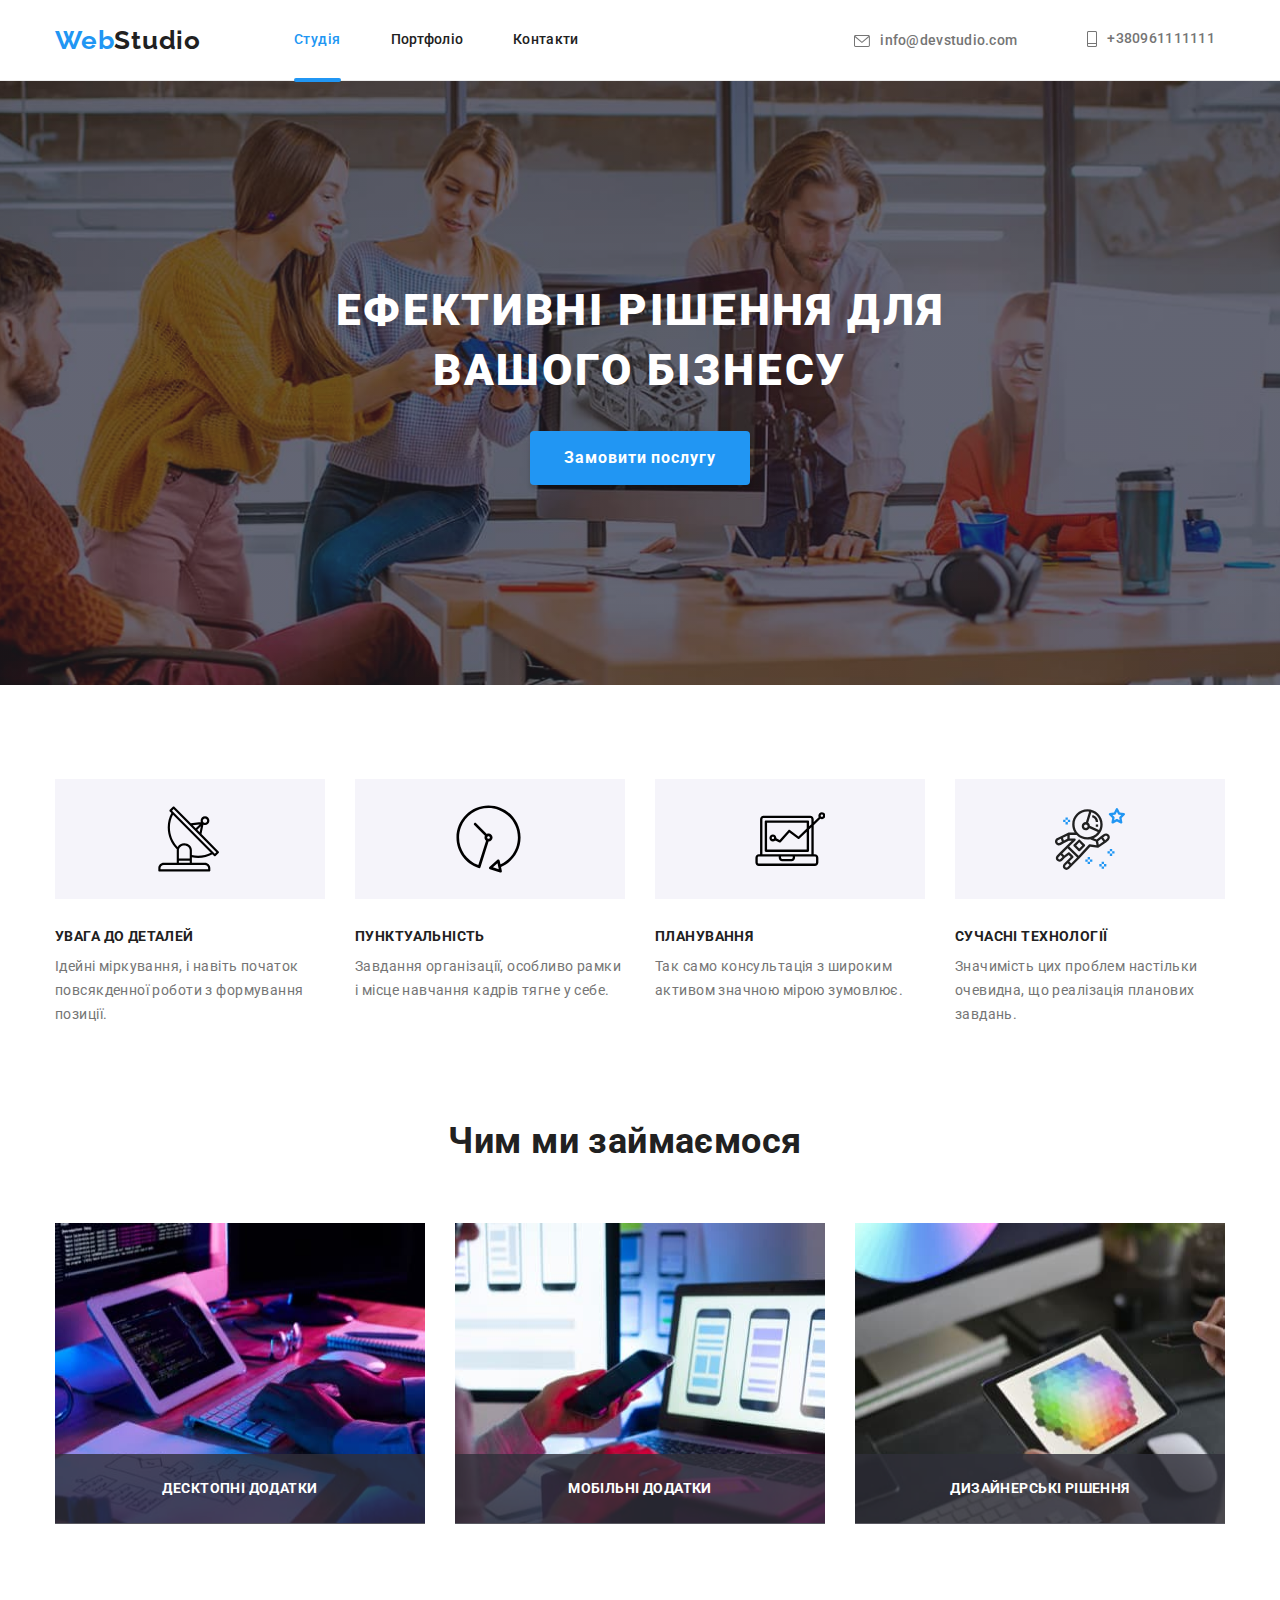
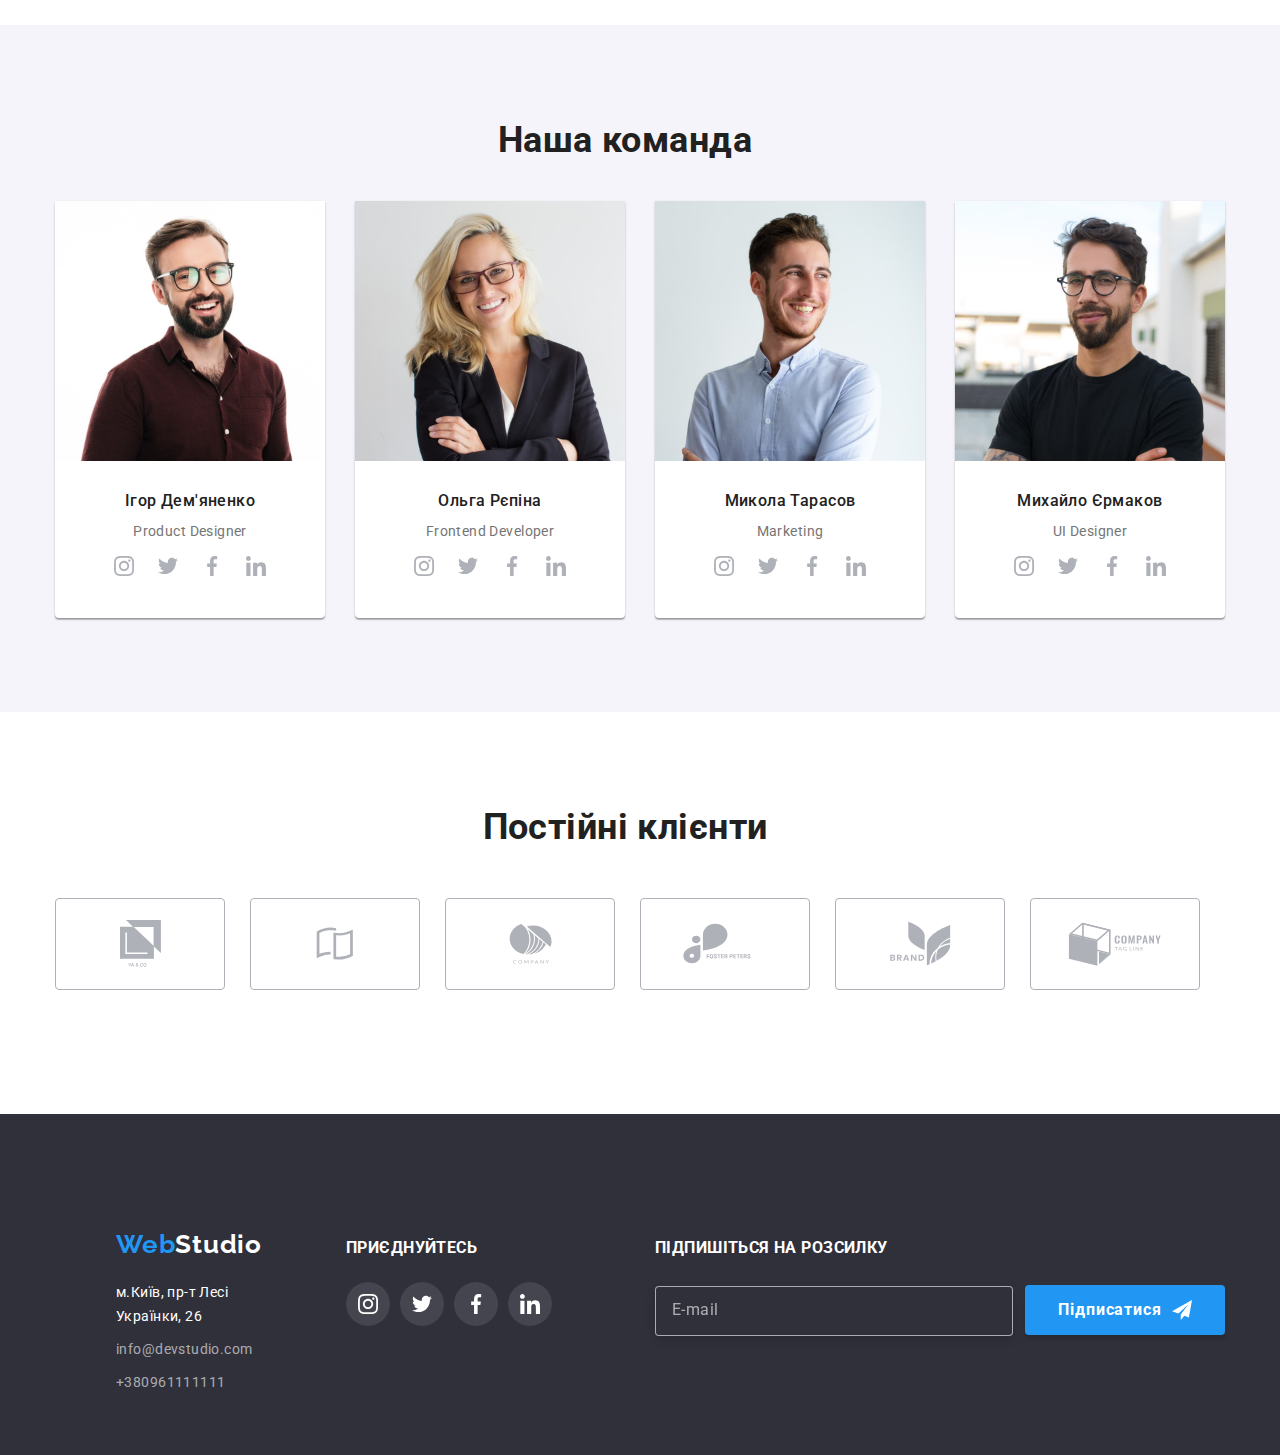
==== index.html @ 94460f53 "домашнее задание 8" ====
<!DOCTYPE html>
<html lang="uk">
  <head>
    <meta charset="UTF-8" />
    <meta http-equiv="X-UA-Compatible" content="IE=edge" />
    <meta name="viewport" content="width=device-width, initial-scale=1.0" />
    <title>Webstudio</title>

    <link rel="preconnect" href="https://fonts.googleapis.com" />
    <link rel="preconnect" href="https://fonts.gstatic.com" crossorigin />
    <link
      href="https://fonts.googleapis.com/css2?family=Raleway:wght@700&family=Roboto:wght@400;500;700;900&display=swap"
      rel="stylesheet"
    />

    <!-- <link
      rel="stylesheet"
      href="https://cdnjs.cloudflare.com/ajax/libs/modern-normalize/1.1.0/modern-normalize.min.css"
      integrity="sha512-wpPYUAdjBVSE4KJnH1VR1HeZfpl1ub8YT/NKx4PuQ5NmX2tKuGu6U/JRp5y+Y8XG2tV+wKQpNHVUX03MfMFn9Q=="
      crossorigin="anonymous"
      referrerpolicy="no-referrer"
    /> -->

    <link rel="stylesheet" href="./css/main.min.css" />
  </head>

  <body>

<header class="header">

  <!-- header-mobile -->

<div class="mobile-header">

   <a href="./index.html" class="logo mobile__logo">
    Web<span class="header__logo">Studio</span></a>



<button class="menu-btn js-open-menu">
  <svg width="24px" height="16px">
    <use class="menu-btn__menu" href="./images/icons.svg#icon-menu_mobile"></use>
  </svg>
  </button>
</div> 

<div class="mob-menu js-menu-container">

  <div class="mob-menu__body">
    <button class="menu-btn__close js-close-menu">
      <svg width="24px" height="16px">
        <use href="./images/icons.svg#icon-close_header-menu"></use>
        </svg>
    </button>
    <ul>
      <li class="mob-menu__item"><a href=""></a>Студія</li>
      <li class="mob-menu__item"><a href=""></a>Портфоліо</li>
      <li class="mob-menu__item"><a href=""></a>Контакти</li>
    </ul>
    <ul class="mob-menu__auth-nav">
      <li class="mob-menu__tel"><a class="mob-menu__mob" href="tel:+380961111111">+38 096 111 11 11</a></li>
      <li><a class="mob-menu__email" href="mailto:info@devstudio.com">info@devstudio.com</a></li>
    </ul>
    <ul class="mob-menu__contact">
      <li class="mob-menu__link"><a href="" ></a>Instagram</li>
      <li class="mob-menu__link"><a href="" ></a>Twitter</li>
      <li class="mob-menu__link"><a href="" ></a>Facebook</li>
      <li class="mob-menu__link"><a href="" ></a>LinkedIn</li>
    </ul>
  </div>
</div>

<!-- header-desctop -->
    
      <div class="container header__main-nav">
        <nav class="header__nav">
          <a href="./index.html" class="logo">
            Web<span class="header__logo">Studio</span></a
          >
          <ul class="header__site-nav list">
            <li class="item"><a href="" class="link-current">Студія</a></li>
            <li class="item">
              <a href="./portfolio.html" class="link">Портфоліо</a>
            </li>
            <li class="item"><a href="" class="link">Контакти</a></li>
          </ul>
        </nav>

        <ul class="header__auth-nav list">
          <li class="item">
            <a href="mailto:info@devstudio.com" class="link">
              <svg class="header__svg" width="16px" height="12px">
                <use href="./images/icons.svg#icon-envelope"></use>
              </svg>
              info@devstudio.com</a>
          </li>

          <li class="item">
            <a href="tel:+380961111111" class="link">
              <svg class="header__svg" width="10px" height="16px">
                <use href="./images/icons.svg#icon-phone"></use>
              </svg>
              +380961111111</a
            >
          </li>
        </ul>
      </div>
    </header>

    <main>
      <!--Герой-->
      <section class="section hero">
        <div class="hero__wrapper">
          <div class="container">
            <div class="hero__main-title">
              <h1 class="hero__title">Ефективні рішення для вашого бізнесу</h1>

              <button data-modal-open type="button" class="button">
                Замовити послугу
              </button>

              
            </div>
          </div>
        </div>
      </section>

      <!--Преимущества-->
      <section class="section feature">
        <div class="container">
          <h2 class="section-title visually-hidden">Переваги</h2>
          <ul class="feature__list">
            <li class="feature__item">
              <div class="feature__icons">
                <svg class="feature__icon" width="65px" height="70px">
                  <use href="./images/icons.svg#icon-attention"></use>
                </svg>
              </div>
              <h3 class="title">УВАГА ДО ДЕТАЛЕЙ</h3>
              <p>
                Ідейні міркування, і навіть початок повсякденної роботи з
                формування позиції.
              </p>
            </li>

            <li class="feature__item">
              <div class="feature__icons">
                <svg class="feature__icon" width="67px" height="70px">
                  <use href="./images/icons.svg#icon-punctual"></use>
                </svg>
              </div>
              <h3 class="title">ПУНКТУАЛЬНІСТЬ</h3>
              <p>
                Завдання організації, особливо рамки і місце навчання кадрів
                тягне у себе.
              </p>
            </li>

            <li class="feature__item">
              <div class="feature__icons">
                <svg class="feature__icon" width="70px" height="54px">
                  <use href="./images/icons.svg#icon-plan"></use>
                </svg>
              </div>
              <h3 class="title">ПЛАНУВАННЯ</h3>
              <p>
                Так само консультація з широким активом значною мірою зумовлює.
              </p>
            </li>

            <li class="feature__item">
              <div class="feature__icons">
                <svg class="feature__icon" width="70px" height="70px">
                  <use href="./images/icons.svg#icon-technology"></use>
                </svg>
              </div>
              <h3 class="title">СУЧАСНІ ТЕХНОЛОГІЇ</h3>
              <p>
                Значимість цих проблем настільки очевидна, що реалізація
                планових завдань.
              </p>
            </li>
          </ul>
        </div>
     
      </section>

      <!--Чем занимается-->
      <section class="section engage">
        <div class="container">
          <h2 class="section-title">Чим ми займаємося</h2>
          <ul class="engage__list">
            <li class="engage__img">
              <div class="wrapper__image">
                <img
                  src="./images/desktop.jpg"
                  alt="Десктопні додатки"
                  width="370"
                  height="300"
                />

                <div class="engage__descr">
                  <p>Десктопні додатки</p>
                </div>
              </div>
            </li>
            <li class="engage__img">
              <div class="wrapper__image">
                <img
                  src="./images/mobile.jpg"
                  alt="Мобільні додатки"
                  width="370"
                  height="300"
                />
                <div class="engage__descr">
                  <p>Мобільні додатки</p>
                </div>
              </div>
            </li>
            <li class="engage__img">
              <div class="wrapper__image">
                <img
                  src="./images/designer.jpg"
                  alt="Дизайнерські рішення"
                  width="370"
                  height="300"
                />
                <div class="engage__descr">
                  <p>Дизайнерські рішення</p>
                </div>
              </div>
            </li>
          </ul>
        </div>
      </section>

      <!--Команда-->
      <section class="section team">
        <div class="container">
          <h2 class="section-title">Наша команда</h2>
          <ul class="team__list">
            <li class="team__item">
              <div class="team__card">
                <img
                  class="team__image"
                  src="./images/demyanenko.jpg"
                  alt="Дем'яненко"
                  width="270"
                  height="260"
                />
                <div class="team__name">
                  <h3 class="title">Ігор Дем'яненко</h3>
                  <p>Product Designer</p>

                  <ul class="team__contact">
                    <li>
                      <a class="link-svg" href="#" aria-label="instagram">
                        <svg class="icon-symbol" width="20px" height="20px">
                          <use href="./images/icons.svg#icon-instagram"></use>
                        </svg>
                      </a>
                    </li>

                    <li>
                      <a class="link-svg" href="#" aria-label="twitter">
                        <svg class="icon-symbol" width="20px" height="20px">
                          <use href="./images/icons.svg#icon-twitter"></use>
                        </svg>
                      </a>
                    </li>

                    <li>
                      <a class="link-svg" href="#" aria-label="facebook">
                        <svg class="icon-symbol" width="20px" height="20px">
                          <use href="./images/icons.svg#icon-facebook"></use>
                        </svg>
                      </a>
                    </li>

                    <li>
                      <a class="link-svg" href="#" aria-label="linkedin">
                        <svg class="icon-symbol" width="20px" height="20px">
                          <use href="./images/icons.svg#icon-linkedin"></use>
                        </svg>
                      </a>
                    </li>
                  </ul>
                </div>
              </div>
            </li>
            <li class="team__item">
              <div class="team__card">
                <img
                  class="team__image"
                  src="./images/repina.jpg"
                  alt="Рєпіна"
                  width="270"
                  height="260"
                />
                <div class="team__name">
                  <h3 class="title">Ольга Рєпіна</h3>
                  <p class="position">Frontend Developer</p>

                  <ul class="team__contact">
                    <li>
                      <a class="link-svg" href="#" aria-label="instagram">
                        <svg class="icon-symbol" width="20px" height="20px">
                          <use href="./images/icons.svg#icon-instagram"></use>
                        </svg>
                      </a>
                    </li>

                    <li>
                      <a class="link-svg" href="#" aria-label="twitter">
                        <svg class="icon-symbol" width="20px" height="20px">
                          <use href="./images/icons.svg#icon-twitter"></use>
                        </svg>
                      </a>
                    </li>

                    <li>
                      <a class="link-svg" href="#" aria-label="facebook">
                        <svg class="icon-symbol" width="20px" height="20px">
                          <use href="./images/icons.svg#icon-facebook"></use>
                        </svg>
                      </a>
                    </li>

                    <li>
                      <a class="link-svg" href="#" aria-label="linkedin">
                        <svg class="icon-symbol" width="20px" height="20px">
                          <use href="./images/icons.svg#icon-linkedin"></use>
                        </svg>
                      </a>
                    </li>
                  </ul>
                </div>
              </div>
            </li>
            <li class="team__item">
              <div class="team__card">
                <img
                  class="team__image"
                  src="./images/tarasov.jpg"
                  alt="Тарасов"
                  width="270"
                  height="260"
                />
                <div class="team__name">
                  <h3 class="title">Микола Тарасов</h3>
                  <p>Marketing</p>

                  <ul class="team__contact">
                    <li>
                      <a class="link-svg" href="#" aria-label="instagram">
                        <svg class="icon-symbol" width="20px" height="20px">
                          <use href="./images/icons.svg#icon-instagram"></use>
                        </svg>
                      </a>
                    </li>

                    <li>
                      <a class="link-svg" href="#" aria-label="twitter">
                        <svg class="icon-symbol" width="20px" height="20px">
                          <use href="./images/icons.svg#icon-twitter"></use>
                        </svg>
                      </a>
                    </li>

                    <li>
                      <a class="link-svg" href="#" aria-label="facebook">
                        <svg class="icon-symbol" width="20px" height="20px">
                          <use href="./images/icons.svg#icon-facebook"></use>
                        </svg>
                      </a>
                    </li>

                    <li>
                      <a class="link-svg" href="#" aria-label="linkedin">
                        <svg class="icon-symbol" width="20px" height="20px">
                          <use href="./images/icons.svg#icon-linkedin"></use>
                        </svg>
                      </a>
                    </li>
                  </ul>
                </div>
              </div>
            </li>
            <li class="team__item">
              <div class="team__card">
                <img
                  class="team__image"
                  src="./images/ermakov.jpg"
                  alt="Єрмаков"
                  width="270"
                  height="260"
                />
                <div class="team__name">
                  <h3 class="title">Михайло Єрмаков</h3>
                  <p>UI Designer</p>

                  <ul class="team__contact">
                    <li>
                      <a class="link-svg" href="#" aria-label="instagram">
                        <svg class="icon-symbol" width="20px" height="20px">
                          <use href="./images/icons.svg#icon-instagram"></use>
                        </svg>
                      </a>
                    </li>

                    <li>
                      <a class="link-svg" href="#" aria-label="twitter">
                        <svg class="icon-symbol" width="20px" height="20px">
                          <use href="./images/icons.svg#icon-twitter"></use>
                        </svg>
                      </a>
                    </li>

                    <li>
                      <a class="link-svg" href="#" aria-label="facebook">
                        <svg class="icon-symbol" width="20px" height="20px">
                          <use href="./images/icons.svg#icon-facebook"></use>
                        </svg>
                      </a>
                    </li>

                    <li>
                      <a class="link-svg" href="#" aria-label="linkedin">
                        <svg class="icon-symbol" width="20px" height="20px">
                          <use href="./images/icons.svg#icon-linkedin"></use>
                        </svg>
                      </a>
                    </li>
                  </ul>
                </div>
              </div>
            </li>
          </ul>
        </div>
      </section>
    </main>

    <!-- Постоянные клиенты -->
    <section class="section clients">
      <div class="container">
        <h2 class="section-title">Постійні клієнти</h2>

        <ul class="clients__list">
          <li class="clients__company">
            <a class="clients__link" href="#">
              <svg class="clients__icon" width="41px" height="47px">
                <use href="./images/icons.svg#icon-Union"></use>
              </svg>
            </a>
          </li>

          <li class="clients__company">
            <a class="clients__link" href="#">
              <svg class="clients__icon" width="38px" height="34px">
                <use href="./images/icons.svg#icon-company-2"></use>
              </svg>
            </a>
          </li>

          <li class="clients__company">
            <a class="clients__link" href="#">
              <svg class="clients__icon" width="43px" height="41px">
                <use href="./images/icons.svg#icon-company-3"></use>
              </svg>
            </a>
          </li>

          <li class="clients__company">
            <a class="clients__link" href="#">
              <svg class="clients__icon" width="84px" height="41px">
                <use href="./images/icons.svg#icon-company-4"></use>
              </svg>
            </a>
          </li>

          <li class="clients__company">
            <a class="clients__link" href="#">
              <svg class="clients__icon" width="63px" height="45px">
                <use href="./images/icons.svg#icon-company-5"></use>
              </svg>
            </a>
          </li>

          <li class="clients__company">
            <a class="clients__link" href="#">
              <svg class="clients__icon" width="94px" height="44px">
                <use href="./images/icons.svg#icon-company-6"></use>
              </svg>
            </a>
          </li>
        </ul>
      </div>
    </section>

    <!--Футер-->
    <footer class="footer">
      <div class="container footer__info">
        <div class="footer__main">
          <a href="/" class="logo"
            >Web<span class="footer__logo">Studio</span></a
          >

          <address>
            <ul class="footer__nav">
              <li class="footer__auth-nav">
                <a href="м.Київ,пр-тЛесіУкраїнки,26" class="footer__adress"
                  >м.Київ, пр-т Лесі Українки, 26</a
                >
              </li>
              <li class="footer__auth-nav">
                <a href="mailto:info@devstudio.com" class="footer__link"
                  >info@devstudio.com</a
                >
              </li>
              <li class="footer__auth-nav">
                <a href="tel:+3+380961111111" class="footer__link"
                  >+380961111111</a
                >
              </li>
            </ul>
          </address>
        </div>

        <div class="footer__join">
          <h3 class="footer__title">Приєднуйтесь</h3>
          <ul class="footer__contact">
            <li>
              <a
                class="link-svg footer__main-link"
                href="#"
                aria-label="instagram"
              >
                <svg class="icon-symbol" width="20px" height="20px">
                  <use href="./images/icons.svg#icon-instagram"></use>
                </svg>
              </a>
            </li>
            <li>
              <a
                class="link-svg footer__main-link"
                href="#"
                aria-label="twitter"
              >
                <svg class="icon-symbol" width="20px" height="20px">
                  <use href="./images/icons.svg#icon-twitter"></use>
                </svg>
              </a>
            </li>
            <li>
              <a
                class="link-svg footer__main-link"
                href="#"
                aria-label="facebook"
              >
                <svg class="icon-symbol" width="20px" height="20px">
                  <use href="./images/icons.svg#icon-facebook"></use>
                </svg>
              </a>
            </li>
            <li>
              <a
                class="link-svg footer__main-link"
                href="#"
                aria-label="linkedin"
              >
                <svg class="icon-symbol" width="20px" height="20px">
                  <use href="./images/icons.svg#icon-linkedin"></use>
                </svg>
              </a>
            </li>
          </ul>
        </div>

        <div class="footer__label">
          <h3 class="footer__title">Підпишіться на розсилку</h3>
          <label for="inputEmail" class="label"></label>
          <div class="input-wrapper">
            <input
              type="email"
              name="email"
              id="inputEmaill"
              placeholder="E-mail"
              class="input footer__field"
              required
            />
          </div>
        </div>
        <div class="footer__btn">
          <button class="footer__button">
            Підписатися
            <svg class="footer__icon" width="20px" height="20px">
              <use href="./images/icons.svg#icon-icon-send-1"></use>
            </svg>
          </button>
        </div>
      </div>
    </footer>


    <div class="backdrop is-hidden" data-modal>
      <div class="modal">
        <button class="modal-btn" data-modal-close>
          <svg class="close" width="11px" height="11px">
            <use href="./images/icons.svg#icon-modal-btn-close"></use>
          </svg>
        </button>

        <form class="form">
          <p class="form-title">
            Залиште свої дані, ми вам передзвонимо
          </p>

          <label for="inputName" class="label">Ім'я</label>
          <div class="input-wrapper">
            <input
              type="text"
              name="name"
              id="inputName"
              class="input field"
              required
            />
            <svg class="input-icon" width="18" height="18">
              <use href="./images/icons.svg#icon-person"></use>
            </svg>
          </div>

          <label for="inputTel" class="label">Телефон</label>
          <div class="input-wrapper">
            <input
              type="tel"
              name="phone"
              id="inputTel"
              class="input field"
              required
            />
            <svg class="input-icon" width="18" height="18">
              <use href="./images/icons.svg#icon-phone-1"></use>
            </svg>
          </div>

          <label for="inputEmail" class="label">Пошта</label>
          <div class="input-wrapper">
            <input
              type="email"
              name="email"
              id="inputEmail"
              class="input field"
              required
            />
            <svg class="input-icon" width="18" height="18">
              <use href="./images/icons.svg#icon-email"></use>
            </svg>
          </div>

          <label for="inputMessage" class="label">Коментар</label>

          <textarea
            class="input textarea"
            name="message"
            id="inputMessage"
            placeholder="Введіть текст"
          >
          </textarea>

          <label class="check-label">
            <input
              type="checkbox"
              name="check"
              class="input-check"
              checked
            />
            <span class="check-wrapp">
              <svg class="check-icon" width="16" height="15">
                <use href="./images/icons.svg#icon-icon-check"></use>
              </svg>
            </span>

            Погоджуюся з розсилкою та приймаю
            <a href="#" target="_blank" class="check-link">
              Умови договору
            </a>
          </label>

          <button class="button form-button" type="submit">
            Відправити
          </button>
        </form>
      </div>
    </div>


    <script src="./js/mobile-menu.js"></script>
    <script src="./js/modal.js"></script>
  </body>
</html>
---- css/main.min.css ----
/*! modern-normalize v1.1.0 | MIT License | https://github.com/sindresorhus/modern-normalize */*,::after,::before{box-sizing:border-box}html{-moz-tab-size:4;tab-size:4}html{line-height:1.15;-webkit-text-size-adjust:100%}body{margin:0}body{font-family:system-ui,-apple-system,"Segoe UI",Roboto,Helvetica,Arial,sans-serif,"Apple Color Emoji","Segoe UI Emoji"}hr{height:0;color:inherit}abbr[title]{text-decoration:underline dotted}b,strong{font-weight:bolder}code,kbd,pre,samp{font-family:ui-monospace,SFMono-Regular,Consolas,"Liberation Mono",Menlo,monospace;font-size:1em}small{font-size:80%}sub,sup{font-size:75%;line-height:0;position:relative;vertical-align:baseline}sub{bottom:-0.25em}sup{top:-0.5em}table{text-indent:0;border-color:inherit}button,input,optgroup,select,textarea{font-family:inherit;font-size:100%;line-height:1.15;margin:0}button,select{text-transform:none}[type=button],[type=reset],[type=submit],button{-webkit-appearance:button}::-moz-focus-inner{border-style:none;padding:0}:-moz-focusring{outline:1px dotted ButtonText}:-moz-ui-invalid{box-shadow:none}legend{padding:0}progress{vertical-align:baseline}::-webkit-inner-spin-button,::-webkit-outer-spin-button{height:auto}[type=search]{-webkit-appearance:textfield;outline-offset:-2px}::-webkit-search-decoration{-webkit-appearance:none}::-webkit-file-upload-button{-webkit-appearance:button;font:inherit}summary{display:list-item}:root{--primary-text-color: #757575;--title-text-color: #212121;--accent-color: #2f303a;--blue-color: #2196f3;--white-color: #ffffff}body,h1,h2,h3,h4,h5,h6,p,ul,ol,li{margin:0;padding:0}ul,ol{list-style:none}.visually-hidden{position:absolute;white-space:nowrap;width:1px;height:1px;overflow:hidden;border:0;padding:0;clip:rect(0 0 0 0);clip-path:inset(50%);margin:-1px}body{color:var(--primary-text-color);font-family:Roboto,sans-serif;letter-spacing:.03em;font-weight:400;font-size:14px;line-height:1.71}.container{width:100%;margin-left:auto;margin-right:auto;padding-right:15px;padding-left:15px}@media screen and (min-width: 479.98px){.container{width:479.98px}}@media screen and (min-width: 767.98px){.container{width:767.98px}}@media screen and (min-width: 1199.98px){.container{width:1199.98px}}.section{padding-top:60px;padding-bottom:60px;margin:0px}@media screen and (min-width: 1199.98px){.section{padding-top:94px;padding-bottom:94px}}.section-title{color:var(--title-text-color);font-weight:700;font-size:36px;line-height:1.17;text-align:center;margin-bottom:30px;margin-right:30px}@media screen and (min-width: 767.98px){.section-title{margin-bottom:30px;margin-right:30px}}@media screen and (min-width: 1199.98px){.section-title{margin-bottom:10px;margin-right:30px}}.button{color:#fff;background-color:#2196f3;border-radius:4px;border-color:rgba(0,0,0,0);padding:10px 32px;display:inline-block;min-width:200px;min-height:50px;text-align:center;box-shadow:0px 4px 4px rgba(0,0,0,.15);letter-spacing:.06em;font-weight:700;font-size:16px;line-height:1.88;cursor:pointer;transition:background-color 250ms cubic-bezier(0.4, 0, 0.2, 1),color 250ms cubic-bezier(0.4, 0, 0.2, 1),box-shadow 250ms cubic-bezier(0.4, 0, 0.2, 1)}@media screen and (min-width: 1199.98px){.button{min-width:216px}}.button:hover,.button:focus{color:#2196f3;background-color:#fff}.header{border-bottom:1px solid #ececec}.header__main-nav{display:none}@media screen and (min-width: 767.98px){.header__main-nav{display:flex;align-items:center}}@media screen and (min-width: 1199.98px){.header__main-nav{display:flex;align-items:center}}.header__nav{display:flex;align-items:center}.header__logo{color:var(--title-text-color)}@media screen and (min-width: 767.98px){.header__site-nav{margin-left:88px}}@media screen and (min-width: 1199.98px){.header__site-nav{margin-left:93px}}.header__site-nav .item{align-self:center;position:relative}.header__site-nav .item+.item{margin-left:50px}.header__site-nav.list{display:flex}.header__site-nav .link{color:var(--title-text-color);letter-spacing:.02em;text-decoration:none;font-weight:500;font-size:14px;line-height:1.14;padding-top:32px;padding-bottom:32px;display:block;transition:color 250ms cubic-bezier(0.4, 0, 0.2, 1)}.header__site-nav .link:hover,.header__site-nav .link:focus{color:var(--blue-color)}.header__site-nav .link-current{color:var(--blue-color);font-weight:500;font-size:14px;line-height:1.14;text-decoration:none;padding-top:32px;padding-bottom:32px}.header__site-nav .link-current,.header .header__site-nav .link-portfolio{position:relative}.header__site-nav .link-current::after,.header .header__site-nav .link-portfolio::after{display:block;content:"";height:4px;width:100%;background:var(--blue-color);border-radius:2px;bottom:-3px;position:absolute}@media screen and (min-width: 767.98px){.header__auth-nav{display:block;margin-left:auto}}@media screen and (min-width: 1199.98px){.header__auth-nav{display:flex;margin-left:auto;align-items:baseline}}.header__auth-nav .item{display:flex}.header__auth-nav .item+.item{margin-left:0}@media screen and (min-width: 1199.98px){.header__auth-nav .item+.item{margin-left:50px}}@media screen and (min-width: 767.98px){.header__auth-nav .header__auth-nav list{margin-left:auto}}.header__auth-nav .link{color:#757575;letter-spacing:.02em;font-weight:500;font-size:14px;line-height:1.14;text-decoration:none;padding-top:32px;padding-bottom:32px;display:block;transition:color 250ms cubic-bezier(0.4, 0, 0.2, 1)}.header__auth-nav .link:hover,.header__auth-nav .link:focus{fill:#2196f3;color:#2196f3}@media screen and (min-width: 767.98px){.header__auth-nav .link{font-weight:500;font-size:12px;line-height:1.17;letter-spacing:.02em;padding:0;display:flex;margin:10px}}@media screen and (min-width: 1199.98px){.header__auth-nav .link{font-weight:500;font-size:14px;line-height:1.14;letter-spacing:.02em;padding:0;display:flex;margin:10px}}.header__svg{fill:currentColor;margin-right:10px;align-self:center}.logo{color:var(--blue-color);font-family:Raleway,sans-serif;letter-spacing:.03em;font-weight:700;font-size:26px;line-height:1.19;text-decoration:none}.hero{text-align:center;padding-top:0;padding-bottom:0}.hero__title{background-color:linear-gradient(rgba(47, 48, 58, 0.4), rgba(47, 48, 58, 0.4));color:var(--white-color);letter-spacing:.06em;font-weight:900;font-size:26px;line-height:1.6;text-transform:uppercase;text-align:center;margin-top:0;margin-bottom:30px}@media screen and (min-width: 767.98px){.hero__title{width:360px;margin-left:auto;margin-right:auto}}@media screen and (min-width: 1199.98px){.hero__title{width:100%;font-weight:900;font-size:44px;line-height:1.36}}.hero__main-title{max-width:700px;text-align:center;margin-left:auto;margin-right:auto}.hero__wrapper{max-width:1600px;margin-right:auto;margin-left:auto;padding-top:118px;padding-bottom:118px;background:linear-gradient(rgba(47, 48, 58, 0.4), rgba(47, 48, 58, 0.4)),url("../images/hero.jpg") no-repeat center/cover,var(--accent-color)}@media screen and (min-width: 1199.98px){.hero__wrapper{padding-top:200px;padding-bottom:200px}}.backdrop{position:fixed;top:0;left:0;width:100%;height:100%;overflow-y:auto;overflow-x:hidden;background-color:rgba(0,0,0,.2);z-index:3}.backdrop.is-hidden{opacity:0;pointer-events:none;visibility:hidden}.modal{position:relative;top:50%;left:50%;transform:translate(-50%, -50%);width:450px;padding:40px;background-color:#fff;box-shadow:0px 1px 3px rgba(0,0,0,.12),0px 1px 1px rgba(0,0,0,.14),0px 2px 1px rgba(0,0,0,.2);border-radius:4px}@media screen and (min-width: 1199.98px){.modal{width:528px}}.modal-btn{position:absolute;top:8px;right:8px;display:flex;align-items:center;justify-content:center;width:30px;height:30px;border-radius:50%;background:var(--white-color);border:1px solid rgba(0,0,0,.1);cursor:pointer;padding:0;outline:none}.close{transition:fill 250ms cubic-bezier(0.4, 0, 0.2, 1)}.modal-btn:hover .close,.modal-btn:focus .close{fill:var(--blue-color)}.form-title{width:370px;margin-left:auto;margin-right:auto;margin-bottom:12px;font-weight:700;font-size:20px;line-height:1,15;text-align:center;letter-spacing:.03em;color:#212121}@media screen and (min-width: 1199.98px){.form-title{width:100%}}.label{display:block;padding-bottom:4px;font-size:12px;line-height:1,17px;letter-spacing:.01em;text-align:left;color:#757575}.input-wrapper{position:relative;margin-bottom:10px}.input-icon{position:absolute;left:12px;top:50%;transform:translateY(-50%);transition:fill 250ms cubic-bezier(0.4, 0, 0.2, 1)}.input{width:100%;height:40px;padding:12px 16px;background:var(--white-color);border:1px solid rgba(33,33,33,.2);border-radius:4px;outline:none;font-size:12px;line-height:1,17px;letter-spacing:.01em;color:#212121;transition:border-color 250ms cubic-bezier(0.4, 0, 0.2, 1)}.input:focus{border-color:#2196f3}.input ::placeholder{color:rgba(117,117,117,.5)}.input:focus+.input-icon{fill:#2196f3}.textarea{height:120px;resize:none;margin-bottom:20px}.field{padding-left:45px}.check-label{position:relative;display:flex;align-items:center;margin-bottom:20px;margin-left:7px}@media screen and (min-width: 479.98px)and (max-width: 1199px){.check-label{font-weight:400;font-size:12px;line-height:1.17;letter-spacing:.03em}}.check-wrapp{display:block;align-self:baseline;width:16px;height:15px;border:2px solid #212121;border-radius:2px;margin-right:9px}.check-icon{opacity:0}.input-check{position:absolute;left:0;bottom:0;height:0;width:0;opacity:0}.input-check:checked+.check-wrapp{border:none}.input-check:checked+.check-wrapp .check-icon{opacity:1}.check-link{margin-left:9px;color:#2196f3}.form-button{display:flex;margin:0 auto;width:200px;height:50px;left:700px;top:712px;justify-content:center;cursor:pointer;background:var(--blue-color);box-shadow:0px 4px 4px rgba(0,0,0,.15);border-radius:4px}.form-button:hover,.form-button:focus{color:var(--white-color);background-color:#188ce8;box-shadow:0px 4px 4px rgba(0,0,0,.15);border-radius:4px}.feature__list{display:block;gap:30px}@media screen and (min-width: 767.98px){.feature__list{display:flex;flex-wrap:wrap}}@media screen and (min-width: 1199.98px){.feature__list{display:flex;flex-wrap:nowrap;justify-content:space-between}}.feature__list p:not(:last-child){margin-top:10px;margin-bottom:30px}@media screen and (min-width: 1199.98px){.feature__list p:not(:last-child){margin-bottom:0}}.feature__list .title{text-align:center;color:var(--title-text-color);font-weight:700;font-size:14px;line-height:1.14;margin-bottom:10px}@media screen and (min-width: 1199.98px){.feature__list .title{text-align:left}}.feature__item{width:100%}@media screen and (max-width: 767.98px){.feature__item:not(:last-child){margin-bottom:30px}}@media screen and (min-width: 767.98px){.feature__item{flex-basis:calc((100% - 30px)/2)}}@media screen and (min-width: 1199.98px){.feature__item{margin-bottom:0;flex-basis:calc((100% - 90px)/4)}}.feature__icons{background-color:#f5f4fa;width:100%;height:120px;margin-right:30px;margin-bottom:30px;display:flex;align-self:center}.feature__icons:last-child{margin-right:0}@media screen and (min-width: 767.98px){.feature__icons{width:100%}}@media screen and (min-width: 1199.98px){.feature__icons{width:100%}}.feature__icon{margin:auto}.engage{padding-top:0;display:none}.engage__list{padding-top:50px;display:flex}.engage__img{margin-left:30px}.engage__img:first-child{margin-left:0}.engage__descr{position:absolute;bottom:7px;left:0;width:100%;height:70px;background-color:rgba(47,48,58,.8);color:#fff;display:flex;align-items:center;justify-content:center;font-weight:700;letter-spacing:.03em;text-transform:uppercase}@media screen and (min-width: 767.98px){.engage{display:none}}@media screen and (min-width: 1199.98px){.engage{display:flex}}.wrapper__image{position:relative}.team{background-color:#f5f4fa}.team__list{display:block}@media screen and (min-width: 767.98px){.team__list{display:flex;flex-wrap:wrap;justify-content:space-between}}@media screen and (min-width: 1199.98px){.team__list{display:flex;flex-wrap:nowrap}}.team .title{color:var(--title-text-color);font-weight:500;font-size:16px;line-height:1.2;margin-bottom:10px}.team__item{padding-top:30px}@media screen and (max-width: 1199px){.team__item:nth-child(-n+2){padding-top:0}}@media screen and (min-width: 767.98px){.team__item{flex-basis:calc((100% - 30px)/2)}}@media screen and (min-width: 1199.98px){.team__item{margin-left:30px}.team__item:first-child{margin-left:0}.team__item>.team__item{padding-top:30px}}.team__card{background-color:var(--white-color);box-shadow:0px 1px 3px rgba(0,0,0,.12),0px 1px 1px rgba(0,0,0,.14),0px 2px 1px rgba(0,0,0,.2);border-radius:0px 0px 4px 4px}.team__image{display:block;width:100%;height:auto}.team__name{text-align:center;padding-top:30px;padding-bottom:24px}@media screen and (min-width: 1199.98px){.team__name{padding-bottom:30px}}.team__contact{display:flex;justify-content:center;align-items:center}.link-svg{width:44px;height:44px;border-radius:50%;color:#afb1b8;background-color:#fff;display:flex;justify-content:center;align-items:center;transition:background-color 250ms cubic-bezier(0.4, 0, 0.2, 1),color 250ms cubic-bezier(0.4, 0, 0.2, 1)}.link-svg:hover,.link-svg:focus{background-color:#2196f3;color:#fff}.icon-symbol{fill:currentColor}.clients__list{display:flex;flex-wrap:wrap;justify-content:space-between}@media screen and (min-width: 767.98px){.clients__list{display:flex;flex-wrap:wrap;justify-content:space-between}}@media screen and (min-width: 1199.98px){.clients__list{display:flex;flex-wrap:nowrap;margin-top:50px}}.clients__link{width:100%;height:92px;border:1px solid #afb1b8;border-radius:4px;color:#afb1b8;background-color:var(--white-color);display:flex;justify-content:center;align-items:center;transition:color 250ms cubic-bezier(0.4, 0, 0.2, 1),box-shadow 250ms cubic-bezier(0.4, 0, 0.2, 1)}.clients__link:hover,.clients__link:focus{color:#2196f3;background-color:var(--white-color);border:1px solid var(--blue-color);border-radius:4px}@media screen and (min-width: 1199.98px){.clients__link{width:170px}}.clients__icon{fill:currentColor}.clients__company{width:100%}@media screen and (min-width: 479.98px){.clients__company{flex-basis:calc((100% - 30px)/2)}.clients__company:nth-child(2n+1){margin-left:0}.clients__company:nth-last-child(n+4){padding-bottom:30px}}@media screen and (min-width: 767.98px){.clients__company{flex-basis:calc((100% - 60px)/3)}}.footer{background-color:var(--accent-color);margin-top:0px;padding-top:60px;padding-bottom:60px}.footer .footer__adress{color:var(--white-color);text-decoration:none}.footer .footer__link{color:rgba(255,255,255,.6);text-decoration:none;transition:background-color 250ms cubic-bezier(0.4, 0, 0.2, 1),color 250ms cubic-bezier(0.4, 0, 0.2, 1)}.footer .footer__link:hover,.footer .footer__link:focus{color:var(--white-color)}.footer__logo{color:var(--white-color)}.footer__nav{font-style:normal;padding-left:0;padding-top:20px}.footer__auth-nav:not(:last-child){margin-bottom:8px}@media screen and (min-width: 1199.98px){.footer__auth-nav:not(:last-child){margin-bottom:9px}}.footer__info{display:block;text-align:center}@media screen and (min-width: 767.98px){.footer__info{display:flex;flex-wrap:wrap}}@media screen and (min-width: 1199.98px){.footer__info{display:flex;flex-wrap:nowrap;align-items:baseline;text-align:start}}.footer__join{margin-top:60px;margin-bottom:60px}@media screen and (min-width: 767.98px){.footer__join{margin-top:0;margin-left:165px}}@media screen and (min-width: 1199.98px){.footer__join{margin-left:70px;margin-top:0;margin-bottom:0}}.footer__title{text-transform:uppercase;color:#fff;margin-bottom:20px}.footer__contact{display:flex;justify-content:center}@media screen and (min-width: 1199.98px){.footer__contact{justify-content:flex-start}}.footer__main-link{color:#fff;background-color:rgba(255,255,255,.1);margin-right:10px}.footer__label{display:block}@media screen and (min-width: 767.98px){.footer__label{margin-left:166px;margin-top:60px}}@media screen and (min-width: 1199.98px){.footer__label{margin-left:93px}}.footer__field{width:450px;height:50px;background:#2f303a;border:1px solid rgba(255,255,255,.6);filter:drop-shadow(0px 4px 4px rgba(0, 0, 0, 0.15));border-radius:4px;color:rgba(255,255,255,.6)}@media screen and (min-width: 767.98px){.footer__field{width:450px}}@media screen and (min-width: 1199.98px){.footer__field{width:358px}}.footer__button{width:200px;height:50px;background:var(--blue-color);box-shadow:0px 4px 4px rgba(0,0,0,.15);border-radius:4px;border:none;cursor:pointer;color:var(--white-color);font-weight:700;font-size:16px;line-height:1,88;display:flex;align-items:center;text-align:center;letter-spacing:.06em;padding:10px 28px;margin-left:12px;justify-content:center}.footer__button:hover,.footer__button:focus{background-color:#188ce8}.footer__icon{margin-left:10px;fill:var(--white-color)}.footer__btn{display:flex;margin-top:20px;margin-bottom:auto;justify-content:center}@media screen and (min-width: 767.98px){.footer__btn{margin-left:auto;margin-right:auto}}@media screen and (min-width: 1199.98px){.footer__btn{justify-content:flex-start;margin-top:111px}}.footer .input::placeholder{font-weight:400;font-size:16px;line-height:1,25;align-items:center;letter-spacing:.03em;color:rgba(255,255,255,.6)}@media screen and (min-width: 767.98px){.footer__main{margin-left:61px}}@media screen and (min-width: 767.98px){.input-wrapper{margin-bottom:0}}.button__portfolio{color:var(--title-text-color);background-color:#f5f4fa;border-radius:4px;font-weight:500;font-size:16px;line-height:1.6;padding:6px 22px;display:inline-block;min-height:38px;text-align:center;border-color:rgba(0,0,0,0);margin-left:8px;cursor:pointer;transition:background-color 250ms cubic-bezier(0.4, 0, 0.2, 1),color 250ms cubic-bezier(0.4, 0, 0.2, 1),box-shadow 250ms cubic-bezier(0.4, 0, 0.2, 1)}.button__portfolio:hover,.button__portfolio:focus{color:var(--white-color);background-color:var(--blue-color);box-shadow:0px 3px 1px rgba(0,0,0,.1),0px 1px 2px rgba(0,0,0,.08),0px 2px 2px rgba(0,0,0,.12);border-radius:4px}.button__list{letter-spacing:.03em;border-radius:4px;margin-bottom:50px;display:flex;flex-wrap:wrap;width:336px}@media screen and (min-width: 767.98px){.button__list{flex-wrap:nowrap;width:100%;justify-content:center}}@media screen and (min-width: 1199.98px){.button__list{width:1200px;margin-bottom:50px;justify-content:center;text-align:center;margin-left:auto;margin-right:auto}}.portfolio__btn:nth-child(n+3){margin-bottom:15px}.portfolio__link{letter-spacing:.06em;display:inline-block;margin-bottom:20px;width:450px;margin-bottom:30px}@media screen and (min-width: 767.98px){.portfolio__link{width:354px}}.portfolio__link:nth-child(3n){margin-right:0}.portfolio__link:nth-child(n+7){margin-bottom:0}@media screen and (min-width: 767.98px){.portfolio{display:flex;flex-wrap:wrap;flex-basis:calc((100% - 30px)/2)}}@media screen and (min-width: 767.98px)and (min-width: 1199.98px){.portfolio{width:100%;flex-basis:auto;justify-content:center}}.portfolio__card{display:block;position:relative;background:var(--white-color);text-decoration:none;transition:background-color 250ms cubic-bezier(0.4, 0, 0.2, 1),color 250ms cubic-bezier(0.4, 0, 0.2, 1),box-shadow 250ms cubic-bezier(0.4, 0, 0.2, 1)}.portfolio__card:hover,.portfolio__card:focus{box-shadow:0px 1px 1px rgba(0,0,0,.12),0px 4px 4px rgba(0,0,0,.06),1px 4px 6px rgba(0,0,0,.16)}.portfolio__card:hover .portfolio-overlay,.portfolio__card:focus .portfolio-overlay{transform:translateY(0);opacity:1}@media screen and (min-width: 767.98px){.portfolio__card:nth-child(2n+1){margin-right:30px}}.portfolio__image{position:relative;overflow:hidden}.portfolio .portfolio__img{width:450px}@media screen and (min-width: 767.98px){.portfolio .portfolio__img{width:354px}}@media screen and (min-width: 1199.98px){.portfolio .portfolio__img{width:370px}}.portfolio__name{border:1px solid #eee;border-top:0}.portfolio__title{color:var(--title-text-color);font-weight:700;font-size:18px;line-height:2;margin-left:24px}.portfolio__text{color:var(--primary-text-color);font-size:16px;line-height:1.88;margin-bottom:30px;margin-top:4px;margin-left:24px}@media screen and (min-width: 1199.98px){.flex-container{display:flex;flex-wrap:wrap;width:1200px}}.portfolio-overlay{position:absolute;bottom:0;left:0;height:100%;width:100%;transform:translateY(100%);opacity:0;padding:63px 24px;background-color:rgba(33,150,243,.9);transition:transform 250ms cubic-bezier(0.4, 0, 0.2, 1)}.overlay-text{font-weight:400;font-size:18px;line-height:1,56;letter-spacing:.03em;color:var(--white-color)}.mobile-header{display:flex;justify-content:space-between;align-items:center}.menu-btn{display:flex;align-items:center;justify-content:space-between;width:40px;height:40px;background-color:var(--white-color);cursor:pointer;border:none;position:relative;z-index:2}@media screen and (min-width: 767.98px){.menu-btn{display:none}}@media screen and (min-width: 1199.98px){.menu-btn{display:none}}.menu-btn__close{display:flex;align-items:center;justify-content:center;width:30px;height:30px;border-radius:50%;background:var(--white-color);border:none;cursor:pointer;padding:0;outline:none}.menu-btn__close{position:absolute;right:0;top:0}.mobile__logo{margin-left:15px}@media screen and (min-width: 767.98px){.mobile__logo{display:none}}@media screen and (min-width: 1199.98px){.mobile__logo{display:none}}.mob-menu{position:fixed;right:0;top:0;height:100vh;background-color:var(--white-color);transform:translate(100%);width:100%;z-index:100;transition:transform 250ms cubic-bezier(0.4, 0, 0.2, 1)}.mob-menu.is-open{transform:translate(0)}.mob-menu__body{position:relative;max-width:480px;width:100%;background-color:var(--white-color);margin-right:auto;margin-left:auto;padding:48px 40px}.mob-menu__item{font-weight:500;font-size:40px;line-height:1.18;letter-spacing:.02em;color:var(--title-text-color);margin-bottom:32px}.mob-menu__item:last-child{padding-bottom:0}.mob-menu__item:hover,.mob-menu__item:focus{color:var(--blue-color)}.mob-menu__mob{font-weight:500;font-size:34px;line-height:1.18;letter-spacing:.02em;color:var(--blue-color);text-decoration:none}.mob-menu__tel{margin-bottom:32px}.mob-menu__email{font-weight:500;font-size:24px;line-height:1.17;letter-spacing:.02em;color:#757575;text-decoration:none}.mob-menu__contact{display:flex;padding-top:64px}.mob-menu__auth-nav{padding-top:102px}.mob-menu__link{margin-right:10px;padding-right:10px;border-right:1px solid rgba(33,33,33,.2)}.mob-menu__link:last-child{border:none}/*# sourceMappingURL=main.min.css.map */
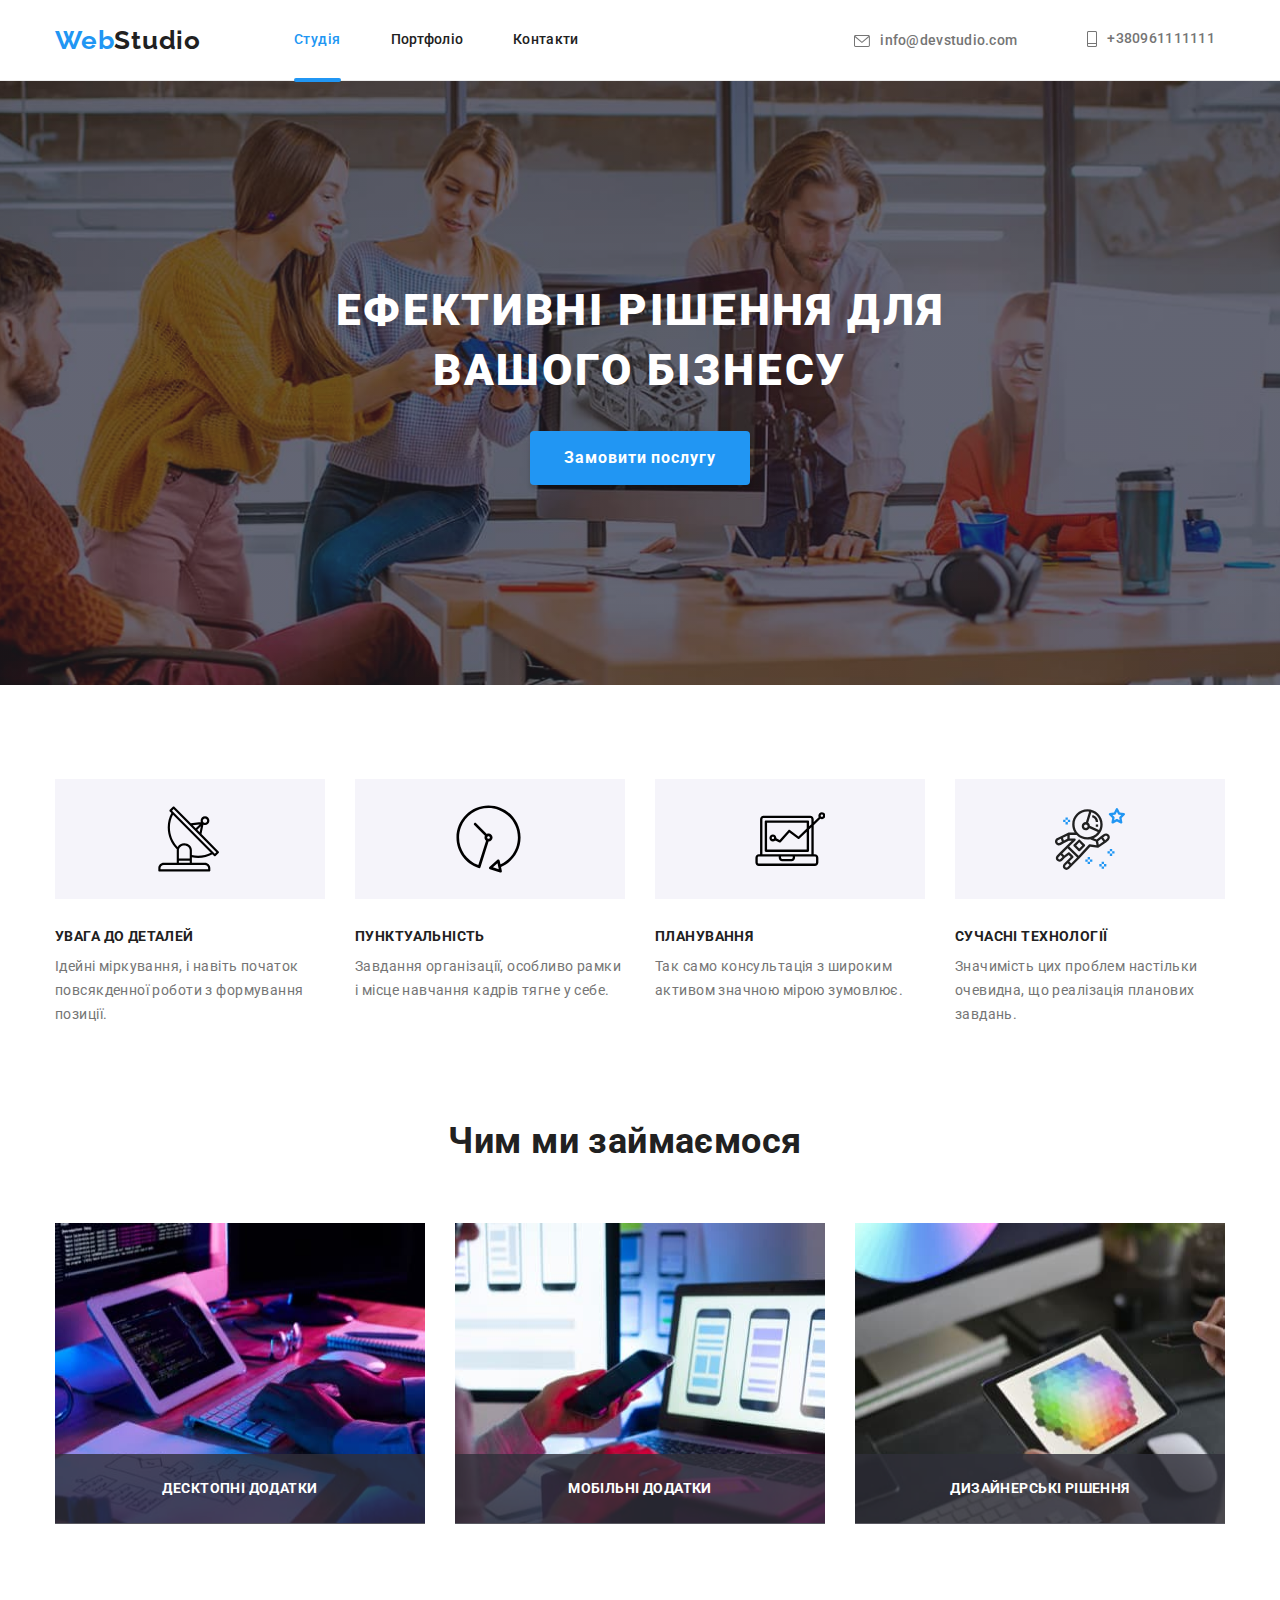
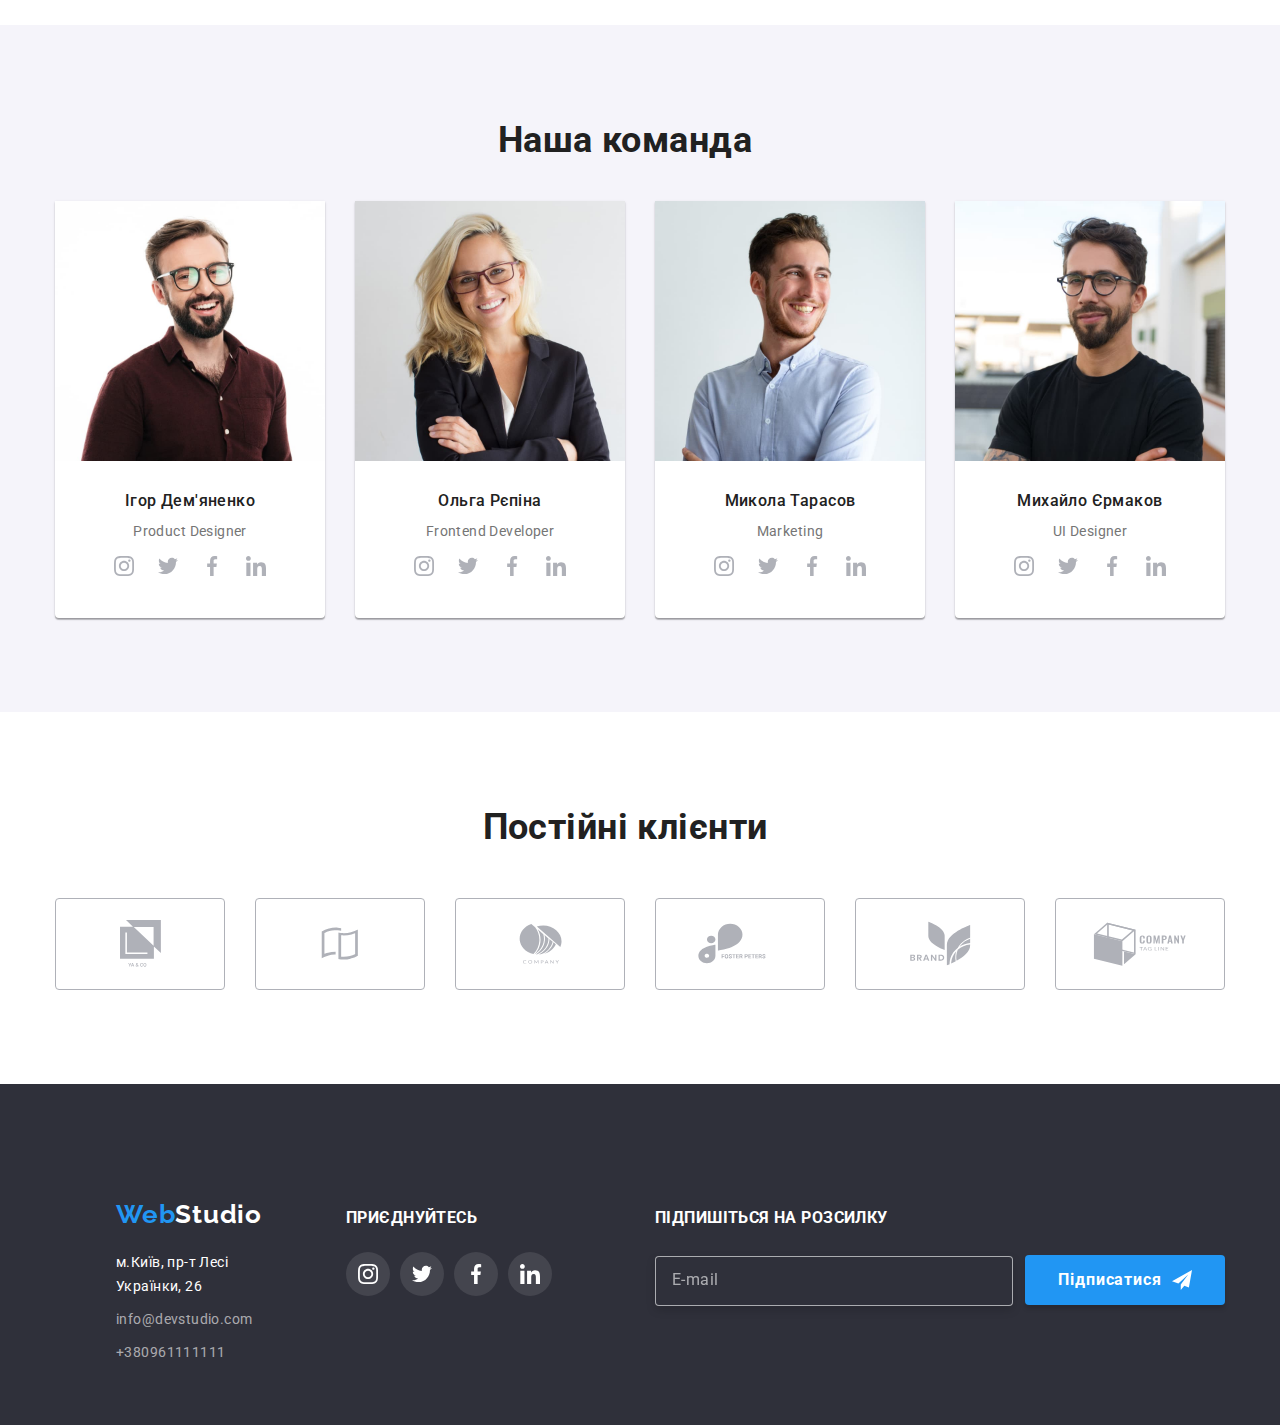
==== commit 3ddcb1b6: "внесены изменения" ====
--- a/index.html
+++ b/index.html
@@ -53,7 +53,7 @@
         </svg>
     </button>
     <ul>
-      <li class="mob-menu__item"><a href=""></a>Студія</li>
+      <li class="mob-menu__item-current"><a href=""></a>Студія</li>
       <li class="mob-menu__item"><a href=""></a>Портфоліо</li>
       <li class="mob-menu__item"><a href=""></a>Контакти</li>
     </ul>
@@ -601,7 +601,7 @@
       </div>
     </footer>
 
-
+ <!-- бэкдроп -->
     <div class="backdrop is-hidden" data-modal>
       <div class="modal">
         <button class="modal-btn" data-modal-close>
--- a/css/main.min.css
+++ b/css/main.min.css
@@ -1 +1 @@
-/*! modern-normalize v1.1.0 | MIT License | https://github.com/sindresorhus/modern-normalize */*,::after,::before{box-sizing:border-box}html{-moz-tab-size:4;tab-size:4}html{line-height:1.15;-webkit-text-size-adjust:100%}body{margin:0}body{font-family:system-ui,-apple-system,"Segoe UI",Roboto,Helvetica,Arial,sans-serif,"Apple Color Emoji","Segoe UI Emoji"}hr{height:0;color:inherit}abbr[title]{text-decoration:underline dotted}b,strong{font-weight:bolder}code,kbd,pre,samp{font-family:ui-monospace,SFMono-Regular,Consolas,"Liberation Mono",Menlo,monospace;font-size:1em}small{font-size:80%}sub,sup{font-size:75%;line-height:0;position:relative;vertical-align:baseline}sub{bottom:-0.25em}sup{top:-0.5em}table{text-indent:0;border-color:inherit}button,input,optgroup,select,textarea{font-family:inherit;font-size:100%;line-height:1.15;margin:0}button,select{text-transform:none}[type=button],[type=reset],[type=submit],button{-webkit-appearance:button}::-moz-focus-inner{border-style:none;padding:0}:-moz-focusring{outline:1px dotted ButtonText}:-moz-ui-invalid{box-shadow:none}legend{padding:0}progress{vertical-align:baseline}::-webkit-inner-spin-button,::-webkit-outer-spin-button{height:auto}[type=search]{-webkit-appearance:textfield;outline-offset:-2px}::-webkit-search-decoration{-webkit-appearance:none}::-webkit-file-upload-button{-webkit-appearance:button;font:inherit}summary{display:list-item}:root{--primary-text-color: #757575;--title-text-color: #212121;--accent-color: #2f303a;--blue-color: #2196f3;--white-color: #ffffff}body,h1,h2,h3,h4,h5,h6,p,ul,ol,li{margin:0;padding:0}ul,ol{list-style:none}.visually-hidden{position:absolute;white-space:nowrap;width:1px;height:1px;overflow:hidden;border:0;padding:0;clip:rect(0 0 0 0);clip-path:inset(50%);margin:-1px}body{color:var(--primary-text-color);font-family:Roboto,sans-serif;letter-spacing:.03em;font-weight:400;font-size:14px;line-height:1.71}.container{width:100%;margin-left:auto;margin-right:auto;padding-right:15px;padding-left:15px}@media screen and (min-width: 479.98px){.container{width:479.98px}}@media screen and (min-width: 767.98px){.container{width:767.98px}}@media screen and (min-width: 1199.98px){.container{width:1199.98px}}.section{padding-top:60px;padding-bottom:60px;margin:0px}@media screen and (min-width: 1199.98px){.section{padding-top:94px;padding-bottom:94px}}.section-title{color:var(--title-text-color);font-weight:700;font-size:36px;line-height:1.17;text-align:center;margin-bottom:30px;margin-right:30px}@media screen and (min-width: 767.98px){.section-title{margin-bottom:30px;margin-right:30px}}@media screen and (min-width: 1199.98px){.section-title{margin-bottom:10px;margin-right:30px}}.button{color:#fff;background-color:#2196f3;border-radius:4px;border-color:rgba(0,0,0,0);padding:10px 32px;display:inline-block;min-width:200px;min-height:50px;text-align:center;box-shadow:0px 4px 4px rgba(0,0,0,.15);letter-spacing:.06em;font-weight:700;font-size:16px;line-height:1.88;cursor:pointer;transition:background-color 250ms cubic-bezier(0.4, 0, 0.2, 1),color 250ms cubic-bezier(0.4, 0, 0.2, 1),box-shadow 250ms cubic-bezier(0.4, 0, 0.2, 1)}@media screen and (min-width: 1199.98px){.button{min-width:216px}}.button:hover,.button:focus{color:#2196f3;background-color:#fff}.header{border-bottom:1px solid #ececec}.header__main-nav{display:none}@media screen and (min-width: 767.98px){.header__main-nav{display:flex;align-items:center}}@media screen and (min-width: 1199.98px){.header__main-nav{display:flex;align-items:center}}.header__nav{display:flex;align-items:center}.header__logo{color:var(--title-text-color)}@media screen and (min-width: 767.98px){.header__site-nav{margin-left:88px}}@media screen and (min-width: 1199.98px){.header__site-nav{margin-left:93px}}.header__site-nav .item{align-self:center;position:relative}.header__site-nav .item+.item{margin-left:50px}.header__site-nav.list{display:flex}.header__site-nav .link{color:var(--title-text-color);letter-spacing:.02em;text-decoration:none;font-weight:500;font-size:14px;line-height:1.14;padding-top:32px;padding-bottom:32px;display:block;transition:color 250ms cubic-bezier(0.4, 0, 0.2, 1)}.header__site-nav .link:hover,.header__site-nav .link:focus{color:var(--blue-color)}.header__site-nav .link-current{color:var(--blue-color);font-weight:500;font-size:14px;line-height:1.14;text-decoration:none;padding-top:32px;padding-bottom:32px}.header__site-nav .link-current,.header .header__site-nav .link-portfolio{position:relative}.header__site-nav .link-current::after,.header .header__site-nav .link-portfolio::after{display:block;content:"";height:4px;width:100%;background:var(--blue-color);border-radius:2px;bottom:-3px;position:absolute}@media screen and (min-width: 767.98px){.header__auth-nav{display:block;margin-left:auto}}@media screen and (min-width: 1199.98px){.header__auth-nav{display:flex;margin-left:auto;align-items:baseline}}.header__auth-nav .item{display:flex}.header__auth-nav .item+.item{margin-left:0}@media screen and (min-width: 1199.98px){.header__auth-nav .item+.item{margin-left:50px}}@media screen and (min-width: 767.98px){.header__auth-nav .header__auth-nav list{margin-left:auto}}.header__auth-nav .link{color:#757575;letter-spacing:.02em;font-weight:500;font-size:14px;line-height:1.14;text-decoration:none;padding-top:32px;padding-bottom:32px;display:block;transition:color 250ms cubic-bezier(0.4, 0, 0.2, 1)}.header__auth-nav .link:hover,.header__auth-nav .link:focus{fill:#2196f3;color:#2196f3}@media screen and (min-width: 767.98px){.header__auth-nav .link{font-weight:500;font-size:12px;line-height:1.17;letter-spacing:.02em;padding:0;display:flex;margin:10px}}@media screen and (min-width: 1199.98px){.header__auth-nav .link{font-weight:500;font-size:14px;line-height:1.14;letter-spacing:.02em;padding:0;display:flex;margin:10px}}.header__svg{fill:currentColor;margin-right:10px;align-self:center}.logo{color:var(--blue-color);font-family:Raleway,sans-serif;letter-spacing:.03em;font-weight:700;font-size:26px;line-height:1.19;text-decoration:none}.hero{text-align:center;padding-top:0;padding-bottom:0}.hero__title{background-color:linear-gradient(rgba(47, 48, 58, 0.4), rgba(47, 48, 58, 0.4));color:var(--white-color);letter-spacing:.06em;font-weight:900;font-size:26px;line-height:1.6;text-transform:uppercase;text-align:center;margin-top:0;margin-bottom:30px}@media screen and (min-width: 767.98px){.hero__title{width:360px;margin-left:auto;margin-right:auto}}@media screen and (min-width: 1199.98px){.hero__title{width:100%;font-weight:900;font-size:44px;line-height:1.36}}.hero__main-title{max-width:700px;text-align:center;margin-left:auto;margin-right:auto}.hero__wrapper{max-width:1600px;margin-right:auto;margin-left:auto;padding-top:118px;padding-bottom:118px;background:linear-gradient(rgba(47, 48, 58, 0.4), rgba(47, 48, 58, 0.4)),url("../images/hero.jpg") no-repeat center/cover,var(--accent-color)}@media screen and (min-width: 1199.98px){.hero__wrapper{padding-top:200px;padding-bottom:200px}}.backdrop{position:fixed;top:0;left:0;width:100%;height:100%;overflow-y:auto;overflow-x:hidden;background-color:rgba(0,0,0,.2);z-index:3}.backdrop.is-hidden{opacity:0;pointer-events:none;visibility:hidden}.modal{position:relative;top:50%;left:50%;transform:translate(-50%, -50%);width:450px;padding:40px;background-color:#fff;box-shadow:0px 1px 3px rgba(0,0,0,.12),0px 1px 1px rgba(0,0,0,.14),0px 2px 1px rgba(0,0,0,.2);border-radius:4px}@media screen and (min-width: 1199.98px){.modal{width:528px}}.modal-btn{position:absolute;top:8px;right:8px;display:flex;align-items:center;justify-content:center;width:30px;height:30px;border-radius:50%;background:var(--white-color);border:1px solid rgba(0,0,0,.1);cursor:pointer;padding:0;outline:none}.close{transition:fill 250ms cubic-bezier(0.4, 0, 0.2, 1)}.modal-btn:hover .close,.modal-btn:focus .close{fill:var(--blue-color)}.form-title{width:370px;margin-left:auto;margin-right:auto;margin-bottom:12px;font-weight:700;font-size:20px;line-height:1,15;text-align:center;letter-spacing:.03em;color:#212121}@media screen and (min-width: 1199.98px){.form-title{width:100%}}.label{display:block;padding-bottom:4px;font-size:12px;line-height:1,17px;letter-spacing:.01em;text-align:left;color:#757575}.input-wrapper{position:relative;margin-bottom:10px}.input-icon{position:absolute;left:12px;top:50%;transform:translateY(-50%);transition:fill 250ms cubic-bezier(0.4, 0, 0.2, 1)}.input{width:100%;height:40px;padding:12px 16px;background:var(--white-color);border:1px solid rgba(33,33,33,.2);border-radius:4px;outline:none;font-size:12px;line-height:1,17px;letter-spacing:.01em;color:#212121;transition:border-color 250ms cubic-bezier(0.4, 0, 0.2, 1)}.input:focus{border-color:#2196f3}.input ::placeholder{color:rgba(117,117,117,.5)}.input:focus+.input-icon{fill:#2196f3}.textarea{height:120px;resize:none;margin-bottom:20px}.field{padding-left:45px}.check-label{position:relative;display:flex;align-items:center;margin-bottom:20px;margin-left:7px}@media screen and (min-width: 479.98px)and (max-width: 1199px){.check-label{font-weight:400;font-size:12px;line-height:1.17;letter-spacing:.03em}}.check-wrapp{display:block;align-self:baseline;width:16px;height:15px;border:2px solid #212121;border-radius:2px;margin-right:9px}.check-icon{opacity:0}.input-check{position:absolute;left:0;bottom:0;height:0;width:0;opacity:0}.input-check:checked+.check-wrapp{border:none}.input-check:checked+.check-wrapp .check-icon{opacity:1}.check-link{margin-left:9px;color:#2196f3}.form-button{display:flex;margin:0 auto;width:200px;height:50px;left:700px;top:712px;justify-content:center;cursor:pointer;background:var(--blue-color);box-shadow:0px 4px 4px rgba(0,0,0,.15);border-radius:4px}.form-button:hover,.form-button:focus{color:var(--white-color);background-color:#188ce8;box-shadow:0px 4px 4px rgba(0,0,0,.15);border-radius:4px}.feature__list{display:block;gap:30px}@media screen and (min-width: 767.98px){.feature__list{display:flex;flex-wrap:wrap}}@media screen and (min-width: 1199.98px){.feature__list{display:flex;flex-wrap:nowrap;justify-content:space-between}}.feature__list p:not(:last-child){margin-top:10px;margin-bottom:30px}@media screen and (min-width: 1199.98px){.feature__list p:not(:last-child){margin-bottom:0}}.feature__list .title{text-align:center;color:var(--title-text-color);font-weight:700;font-size:14px;line-height:1.14;margin-bottom:10px}@media screen and (min-width: 1199.98px){.feature__list .title{text-align:left}}.feature__item{width:100%}@media screen and (max-width: 767.98px){.feature__item:not(:last-child){margin-bottom:30px}}@media screen and (min-width: 767.98px){.feature__item{flex-basis:calc((100% - 30px)/2)}}@media screen and (min-width: 1199.98px){.feature__item{margin-bottom:0;flex-basis:calc((100% - 90px)/4)}}.feature__icons{background-color:#f5f4fa;width:100%;height:120px;margin-right:30px;margin-bottom:30px;display:flex;align-self:center}.feature__icons:last-child{margin-right:0}@media screen and (min-width: 767.98px){.feature__icons{width:100%}}@media screen and (min-width: 1199.98px){.feature__icons{width:100%}}.feature__icon{margin:auto}.engage{padding-top:0;display:none}.engage__list{padding-top:50px;display:flex}.engage__img{margin-left:30px}.engage__img:first-child{margin-left:0}.engage__descr{position:absolute;bottom:7px;left:0;width:100%;height:70px;background-color:rgba(47,48,58,.8);color:#fff;display:flex;align-items:center;justify-content:center;font-weight:700;letter-spacing:.03em;text-transform:uppercase}@media screen and (min-width: 767.98px){.engage{display:none}}@media screen and (min-width: 1199.98px){.engage{display:flex}}.wrapper__image{position:relative}.team{background-color:#f5f4fa}.team__list{display:block}@media screen and (min-width: 767.98px){.team__list{display:flex;flex-wrap:wrap;justify-content:space-between}}@media screen and (min-width: 1199.98px){.team__list{display:flex;flex-wrap:nowrap}}.team .title{color:var(--title-text-color);font-weight:500;font-size:16px;line-height:1.2;margin-bottom:10px}.team__item{padding-top:30px}@media screen and (max-width: 1199px){.team__item:nth-child(-n+2){padding-top:0}}@media screen and (min-width: 767.98px){.team__item{flex-basis:calc((100% - 30px)/2)}}@media screen and (min-width: 1199.98px){.team__item{margin-left:30px}.team__item:first-child{margin-left:0}.team__item>.team__item{padding-top:30px}}.team__card{background-color:var(--white-color);box-shadow:0px 1px 3px rgba(0,0,0,.12),0px 1px 1px rgba(0,0,0,.14),0px 2px 1px rgba(0,0,0,.2);border-radius:0px 0px 4px 4px}.team__image{display:block;width:100%;height:auto}.team__name{text-align:center;padding-top:30px;padding-bottom:24px}@media screen and (min-width: 1199.98px){.team__name{padding-bottom:30px}}.team__contact{display:flex;justify-content:center;align-items:center}.link-svg{width:44px;height:44px;border-radius:50%;color:#afb1b8;background-color:#fff;display:flex;justify-content:center;align-items:center;transition:background-color 250ms cubic-bezier(0.4, 0, 0.2, 1),color 250ms cubic-bezier(0.4, 0, 0.2, 1)}.link-svg:hover,.link-svg:focus{background-color:#2196f3;color:#fff}.icon-symbol{fill:currentColor}.clients__list{display:flex;flex-wrap:wrap;justify-content:space-between}@media screen and (min-width: 767.98px){.clients__list{display:flex;flex-wrap:wrap;justify-content:space-between}}@media screen and (min-width: 1199.98px){.clients__list{display:flex;flex-wrap:nowrap;margin-top:50px}}.clients__link{width:100%;height:92px;border:1px solid #afb1b8;border-radius:4px;color:#afb1b8;background-color:var(--white-color);display:flex;justify-content:center;align-items:center;transition:color 250ms cubic-bezier(0.4, 0, 0.2, 1),box-shadow 250ms cubic-bezier(0.4, 0, 0.2, 1)}.clients__link:hover,.clients__link:focus{color:#2196f3;background-color:var(--white-color);border:1px solid var(--blue-color);border-radius:4px}@media screen and (min-width: 1199.98px){.clients__link{width:170px}}.clients__icon{fill:currentColor}.clients__company{width:100%}@media screen and (min-width: 479.98px){.clients__company{flex-basis:calc((100% - 30px)/2)}.clients__company:nth-child(2n+1){margin-left:0}.clients__company:nth-last-child(n+4){padding-bottom:30px}}@media screen and (min-width: 767.98px){.clients__company{flex-basis:calc((100% - 60px)/3)}}.footer{background-color:var(--accent-color);margin-top:0px;padding-top:60px;padding-bottom:60px}.footer .footer__adress{color:var(--white-color);text-decoration:none}.footer .footer__link{color:rgba(255,255,255,.6);text-decoration:none;transition:background-color 250ms cubic-bezier(0.4, 0, 0.2, 1),color 250ms cubic-bezier(0.4, 0, 0.2, 1)}.footer .footer__link:hover,.footer .footer__link:focus{color:var(--white-color)}.footer__logo{color:var(--white-color)}.footer__nav{font-style:normal;padding-left:0;padding-top:20px}.footer__auth-nav:not(:last-child){margin-bottom:8px}@media screen and (min-width: 1199.98px){.footer__auth-nav:not(:last-child){margin-bottom:9px}}.footer__info{display:block;text-align:center}@media screen and (min-width: 767.98px){.footer__info{display:flex;flex-wrap:wrap}}@media screen and (min-width: 1199.98px){.footer__info{display:flex;flex-wrap:nowrap;align-items:baseline;text-align:start}}.footer__join{margin-top:60px;margin-bottom:60px}@media screen and (min-width: 767.98px){.footer__join{margin-top:0;margin-left:165px}}@media screen and (min-width: 1199.98px){.footer__join{margin-left:70px;margin-top:0;margin-bottom:0}}.footer__title{text-transform:uppercase;color:#fff;margin-bottom:20px}.footer__contact{display:flex;justify-content:center}@media screen and (min-width: 1199.98px){.footer__contact{justify-content:flex-start}}.footer__main-link{color:#fff;background-color:rgba(255,255,255,.1);margin-right:10px}.footer__label{display:block}@media screen and (min-width: 767.98px){.footer__label{margin-left:166px;margin-top:60px}}@media screen and (min-width: 1199.98px){.footer__label{margin-left:93px}}.footer__field{width:450px;height:50px;background:#2f303a;border:1px solid rgba(255,255,255,.6);filter:drop-shadow(0px 4px 4px rgba(0, 0, 0, 0.15));border-radius:4px;color:rgba(255,255,255,.6)}@media screen and (min-width: 767.98px){.footer__field{width:450px}}@media screen and (min-width: 1199.98px){.footer__field{width:358px}}.footer__button{width:200px;height:50px;background:var(--blue-color);box-shadow:0px 4px 4px rgba(0,0,0,.15);border-radius:4px;border:none;cursor:pointer;color:var(--white-color);font-weight:700;font-size:16px;line-height:1,88;display:flex;align-items:center;text-align:center;letter-spacing:.06em;padding:10px 28px;margin-left:12px;justify-content:center}.footer__button:hover,.footer__button:focus{background-color:#188ce8}.footer__icon{margin-left:10px;fill:var(--white-color)}.footer__btn{display:flex;margin-top:20px;margin-bottom:auto;justify-content:center}@media screen and (min-width: 767.98px){.footer__btn{margin-left:auto;margin-right:auto}}@media screen and (min-width: 1199.98px){.footer__btn{justify-content:flex-start;margin-top:111px}}.footer .input::placeholder{font-weight:400;font-size:16px;line-height:1,25;align-items:center;letter-spacing:.03em;color:rgba(255,255,255,.6)}@media screen and (min-width: 767.98px){.footer__main{margin-left:61px}}@media screen and (min-width: 767.98px){.input-wrapper{margin-bottom:0}}.button__portfolio{color:var(--title-text-color);background-color:#f5f4fa;border-radius:4px;font-weight:500;font-size:16px;line-height:1.6;padding:6px 22px;display:inline-block;min-height:38px;text-align:center;border-color:rgba(0,0,0,0);margin-left:8px;cursor:pointer;transition:background-color 250ms cubic-bezier(0.4, 0, 0.2, 1),color 250ms cubic-bezier(0.4, 0, 0.2, 1),box-shadow 250ms cubic-bezier(0.4, 0, 0.2, 1)}.button__portfolio:hover,.button__portfolio:focus{color:var(--white-color);background-color:var(--blue-color);box-shadow:0px 3px 1px rgba(0,0,0,.1),0px 1px 2px rgba(0,0,0,.08),0px 2px 2px rgba(0,0,0,.12);border-radius:4px}.button__list{letter-spacing:.03em;border-radius:4px;margin-bottom:50px;display:flex;flex-wrap:wrap;width:336px}@media screen and (min-width: 767.98px){.button__list{flex-wrap:nowrap;width:100%;justify-content:center}}@media screen and (min-width: 1199.98px){.button__list{width:1200px;margin-bottom:50px;justify-content:center;text-align:center;margin-left:auto;margin-right:auto}}.portfolio__btn:nth-child(n+3){margin-bottom:15px}.portfolio__link{letter-spacing:.06em;display:inline-block;margin-bottom:20px;width:450px;margin-bottom:30px}@media screen and (min-width: 767.98px){.portfolio__link{width:354px}}.portfolio__link:nth-child(3n){margin-right:0}.portfolio__link:nth-child(n+7){margin-bottom:0}@media screen and (min-width: 767.98px){.portfolio{display:flex;flex-wrap:wrap;flex-basis:calc((100% - 30px)/2)}}@media screen and (min-width: 767.98px)and (min-width: 1199.98px){.portfolio{width:100%;flex-basis:auto;justify-content:center}}.portfolio__card{display:block;position:relative;background:var(--white-color);text-decoration:none;transition:background-color 250ms cubic-bezier(0.4, 0, 0.2, 1),color 250ms cubic-bezier(0.4, 0, 0.2, 1),box-shadow 250ms cubic-bezier(0.4, 0, 0.2, 1)}.portfolio__card:hover,.portfolio__card:focus{box-shadow:0px 1px 1px rgba(0,0,0,.12),0px 4px 4px rgba(0,0,0,.06),1px 4px 6px rgba(0,0,0,.16)}.portfolio__card:hover .portfolio-overlay,.portfolio__card:focus .portfolio-overlay{transform:translateY(0);opacity:1}@media screen and (min-width: 767.98px){.portfolio__card:nth-child(2n+1){margin-right:30px}}.portfolio__image{position:relative;overflow:hidden}.portfolio .portfolio__img{width:450px}@media screen and (min-width: 767.98px){.portfolio .portfolio__img{width:354px}}@media screen and (min-width: 1199.98px){.portfolio .portfolio__img{width:370px}}.portfolio__name{border:1px solid #eee;border-top:0}.portfolio__title{color:var(--title-text-color);font-weight:700;font-size:18px;line-height:2;margin-left:24px}.portfolio__text{color:var(--primary-text-color);font-size:16px;line-height:1.88;margin-bottom:30px;margin-top:4px;margin-left:24px}@media screen and (min-width: 1199.98px){.flex-container{display:flex;flex-wrap:wrap;width:1200px}}.portfolio-overlay{position:absolute;bottom:0;left:0;height:100%;width:100%;transform:translateY(100%);opacity:0;padding:63px 24px;background-color:rgba(33,150,243,.9);transition:transform 250ms cubic-bezier(0.4, 0, 0.2, 1)}.overlay-text{font-weight:400;font-size:18px;line-height:1,56;letter-spacing:.03em;color:var(--white-color)}.mobile-header{display:flex;justify-content:space-between;align-items:center}.menu-btn{display:flex;align-items:center;justify-content:space-between;width:40px;height:40px;background-color:var(--white-color);cursor:pointer;border:none;position:relative;z-index:2}@media screen and (min-width: 767.98px){.menu-btn{display:none}}@media screen and (min-width: 1199.98px){.menu-btn{display:none}}.menu-btn__close{display:flex;align-items:center;justify-content:center;width:30px;height:30px;border-radius:50%;background:var(--white-color);border:none;cursor:pointer;padding:0;outline:none}.menu-btn__close{position:absolute;right:0;top:0}.mobile__logo{margin-left:15px}@media screen and (min-width: 767.98px){.mobile__logo{display:none}}@media screen and (min-width: 1199.98px){.mobile__logo{display:none}}.mob-menu{position:fixed;right:0;top:0;height:100vh;background-color:var(--white-color);transform:translate(100%);width:100%;z-index:100;transition:transform 250ms cubic-bezier(0.4, 0, 0.2, 1)}.mob-menu.is-open{transform:translate(0)}.mob-menu__body{position:relative;max-width:480px;width:100%;background-color:var(--white-color);margin-right:auto;margin-left:auto;padding:48px 40px}.mob-menu__item{font-weight:500;font-size:40px;line-height:1.18;letter-spacing:.02em;color:var(--title-text-color);margin-bottom:32px}.mob-menu__item:last-child{padding-bottom:0}.mob-menu__item:hover,.mob-menu__item:focus{color:var(--blue-color)}.mob-menu__mob{font-weight:500;font-size:34px;line-height:1.18;letter-spacing:.02em;color:var(--blue-color);text-decoration:none}.mob-menu__tel{margin-bottom:32px}.mob-menu__email{font-weight:500;font-size:24px;line-height:1.17;letter-spacing:.02em;color:#757575;text-decoration:none}.mob-menu__contact{display:flex;padding-top:64px}.mob-menu__auth-nav{padding-top:102px}.mob-menu__link{margin-right:10px;padding-right:10px;border-right:1px solid rgba(33,33,33,.2)}.mob-menu__link:last-child{border:none}/*# sourceMappingURL=main.min.css.map */+/*! modern-normalize v1.1.0 | MIT License | https://github.com/sindresorhus/modern-normalize */*,::after,::before{box-sizing:border-box}html{-moz-tab-size:4;tab-size:4}html{line-height:1.15;-webkit-text-size-adjust:100%}body{margin:0}body{font-family:system-ui,-apple-system,"Segoe UI",Roboto,Helvetica,Arial,sans-serif,"Apple Color Emoji","Segoe UI Emoji"}hr{height:0;color:inherit}abbr[title]{text-decoration:underline dotted}b,strong{font-weight:bolder}code,kbd,pre,samp{font-family:ui-monospace,SFMono-Regular,Consolas,"Liberation Mono",Menlo,monospace;font-size:1em}small{font-size:80%}sub,sup{font-size:75%;line-height:0;position:relative;vertical-align:baseline}sub{bottom:-0.25em}sup{top:-0.5em}table{text-indent:0;border-color:inherit}button,input,optgroup,select,textarea{font-family:inherit;font-size:100%;line-height:1.15;margin:0}button,select{text-transform:none}[type=button],[type=reset],[type=submit],button{-webkit-appearance:button}::-moz-focus-inner{border-style:none;padding:0}:-moz-focusring{outline:1px dotted ButtonText}:-moz-ui-invalid{box-shadow:none}legend{padding:0}progress{vertical-align:baseline}::-webkit-inner-spin-button,::-webkit-outer-spin-button{height:auto}[type=search]{-webkit-appearance:textfield;outline-offset:-2px}::-webkit-search-decoration{-webkit-appearance:none}::-webkit-file-upload-button{-webkit-appearance:button;font:inherit}summary{display:list-item}:root{--primary-text-color: #757575;--title-text-color: #212121;--accent-color: #2f303a;--blue-color: #2196f3;--white-color: #ffffff}body,h1,h2,h3,h4,h5,h6,p,ul,ol,li{margin:0;padding:0}ul,ol{list-style:none}.visually-hidden{position:absolute;white-space:nowrap;width:1px;height:1px;overflow:hidden;border:0;padding:0;clip:rect(0 0 0 0);clip-path:inset(50%);margin:-1px}body{color:var(--primary-text-color);font-family:Roboto,sans-serif;letter-spacing:.03em;font-weight:400;font-size:14px;line-height:1.71}.container{width:100%;margin-left:auto;margin-right:auto;padding-right:15px;padding-left:15px}@media screen and (min-width: 479.98px){.container{width:479.98px}}@media screen and (min-width: 767.98px){.container{width:767.98px}}@media screen and (min-width: 1199.98px){.container{width:1199.98px}}.section{padding-top:60px;padding-bottom:60px;margin:0px}@media screen and (min-width: 1199.98px){.section{padding-top:94px;padding-bottom:94px}}.section-title{color:var(--title-text-color);font-weight:700;font-size:36px;line-height:1.17;text-align:center;margin-bottom:30px;margin-right:30px}@media screen and (min-width: 767.98px){.section-title{margin-bottom:30px;margin-right:30px}}@media screen and (min-width: 1199.98px){.section-title{margin-bottom:10px;margin-right:30px}}.button{color:#fff;background-color:#2196f3;border-radius:4px;border-color:rgba(0,0,0,0);padding:10px 32px;display:inline-block;min-width:200px;min-height:50px;text-align:center;box-shadow:0px 4px 4px rgba(0,0,0,.15);letter-spacing:.06em;font-weight:700;font-size:16px;line-height:1.88;cursor:pointer;transition:background-color 250ms cubic-bezier(0.4, 0, 0.2, 1),color 250ms cubic-bezier(0.4, 0, 0.2, 1),box-shadow 250ms cubic-bezier(0.4, 0, 0.2, 1)}@media screen and (min-width: 1199.98px){.button{min-width:216px}}.button:hover,.button:focus{color:#2196f3;background-color:#fff}.header{border-bottom:1px solid #ececec}.header__main-nav{display:none}@media screen and (min-width: 767.98px){.header__main-nav{display:flex;align-items:center}}@media screen and (min-width: 1199.98px){.header__main-nav{display:flex;align-items:center}}.header__nav{display:flex;align-items:center}.header__logo{color:var(--title-text-color)}@media screen and (min-width: 767.98px){.header__site-nav{margin-left:88px}}@media screen and (min-width: 1199.98px){.header__site-nav{margin-left:93px}}.header__site-nav .item{align-self:center;position:relative}.header__site-nav .item+.item{margin-left:50px}.header__site-nav.list{display:flex}.header__site-nav .link{color:var(--title-text-color);letter-spacing:.02em;text-decoration:none;font-weight:500;font-size:14px;line-height:1.14;padding-top:32px;padding-bottom:32px;display:block;transition:color 250ms cubic-bezier(0.4, 0, 0.2, 1)}.header__site-nav .link:hover,.header__site-nav .link:focus{color:var(--blue-color)}.header__site-nav .link-current{color:var(--blue-color);font-weight:500;font-size:14px;line-height:1.14;text-decoration:none;padding-top:32px;padding-bottom:32px}.header__site-nav .link-current,.header .header__site-nav .link-portfolio{position:relative}.header__site-nav .link-current::after,.header .header__site-nav .link-portfolio::after{display:block;content:"";height:4px;width:100%;background:var(--blue-color);border-radius:2px;bottom:-3px;position:absolute}@media screen and (min-width: 767.98px){.header__auth-nav{display:block;margin-left:auto}}@media screen and (min-width: 1199.98px){.header__auth-nav{display:flex;margin-left:auto;align-items:baseline}}.header__auth-nav .item{display:flex}.header__auth-nav .item+.item{margin-left:0}@media screen and (min-width: 1199.98px){.header__auth-nav .item+.item{margin-left:50px}}@media screen and (min-width: 767.98px){.header__auth-nav .header__auth-nav list{margin-left:auto}}.header__auth-nav .link{color:#757575;letter-spacing:.02em;font-weight:500;font-size:14px;line-height:1.14;text-decoration:none;padding-top:32px;padding-bottom:32px;display:block;transition:color 250ms cubic-bezier(0.4, 0, 0.2, 1)}.header__auth-nav .link:hover,.header__auth-nav .link:focus{fill:#2196f3;color:#2196f3}@media screen and (min-width: 767.98px){.header__auth-nav .link{font-weight:500;font-size:12px;line-height:1.17;letter-spacing:.02em;padding:0;display:flex;margin:10px}}@media screen and (min-width: 1199.98px){.header__auth-nav .link{font-weight:500;font-size:14px;line-height:1.14;letter-spacing:.02em;padding:0;display:flex;margin:10px}}.header__svg{fill:currentColor;margin-right:10px;align-self:center}.logo{color:var(--blue-color);font-family:Raleway,sans-serif;letter-spacing:.03em;font-weight:700;font-size:26px;line-height:1.19;text-decoration:none}.hero{text-align:center;padding-top:0;padding-bottom:0}.hero__title{background-color:linear-gradient(rgba(47, 48, 58, 0.4), rgba(47, 48, 58, 0.4));color:var(--white-color);letter-spacing:.06em;font-weight:900;font-size:26px;line-height:1.6;text-transform:uppercase;text-align:center;margin-top:0;margin-bottom:30px}@media screen and (min-width: 767.98px){.hero__title{width:360px;margin-left:auto;margin-right:auto}}@media screen and (min-width: 1199.98px){.hero__title{width:100%;font-weight:900;font-size:44px;line-height:1.36}}.hero__main-title{max-width:700px;text-align:center;margin-left:auto;margin-right:auto}.hero__wrapper{max-width:1600px;margin-right:auto;margin-left:auto;padding-top:118px;padding-bottom:118px;background:linear-gradient(rgba(47, 48, 58, 0.4), rgba(47, 48, 58, 0.4)),url("../images/hero.jpg") no-repeat center/cover,var(--accent-color)}@media screen and (min-width: 1199.98px){.hero__wrapper{padding-top:200px;padding-bottom:200px}}.backdrop{position:fixed;top:0;left:0;width:100%;height:100%;overflow-y:auto;overflow-x:hidden;background-color:rgba(0,0,0,.2);z-index:3}.backdrop.is-hidden{opacity:0;pointer-events:none;visibility:hidden}.modal{position:relative;top:50%;left:50%;transform:translate(-50%, -50%);width:450px;padding:40px;background-color:#fff;box-shadow:0px 1px 3px rgba(0,0,0,.12),0px 1px 1px rgba(0,0,0,.14),0px 2px 1px rgba(0,0,0,.2);border-radius:4px}@media screen and (min-width: 1199.98px){.modal{width:528px}}.modal-btn{position:absolute;top:8px;right:8px;display:flex;align-items:center;justify-content:center;width:30px;height:30px;border-radius:50%;background:var(--white-color);border:1px solid rgba(0,0,0,.1);cursor:pointer;padding:0;outline:none}.close{transition:fill 250ms cubic-bezier(0.4, 0, 0.2, 1)}.modal-btn:hover .close,.modal-btn:focus .close{fill:var(--blue-color)}.form-title{width:370px;margin-left:auto;margin-right:auto;margin-bottom:12px;font-weight:700;font-size:20px;line-height:1,15;text-align:center;letter-spacing:.03em;color:#212121}@media screen and (min-width: 1199.98px){.form-title{width:100%}}.label{display:block;padding-bottom:4px;font-size:12px;line-height:1,17px;letter-spacing:.01em;text-align:left;color:#757575}.input-wrapper{position:relative;margin-bottom:10px}.input-icon{position:absolute;left:12px;top:50%;transform:translateY(-50%);transition:fill 250ms cubic-bezier(0.4, 0, 0.2, 1)}.input{width:100%;height:40px;padding:12px 16px;background:var(--white-color);border:1px solid rgba(33,33,33,.2);border-radius:4px;outline:none;font-size:12px;line-height:1,17px;letter-spacing:.01em;color:#212121;transition:border-color 250ms cubic-bezier(0.4, 0, 0.2, 1)}.input:focus{border-color:#2196f3}.input ::placeholder{color:rgba(117,117,117,.5)}.input:focus+.input-icon{fill:#2196f3}.textarea{height:120px;resize:none;margin-bottom:20px}.field{padding-left:45px}.check-label{position:relative;display:flex;align-items:center;margin-bottom:20px;margin-left:7px}@media screen and (min-width: 479.98px)and (max-width: 1199px){.check-label{font-weight:400;font-size:12px;line-height:1.17;letter-spacing:.03em}}.check-wrapp{display:block;align-self:baseline;width:16px;height:15px;border:2px solid #212121;border-radius:2px;margin-right:9px}.check-icon{opacity:0}.input-check{position:absolute;left:0;bottom:0;height:0;width:0;opacity:0}.input-check:checked+.check-wrapp{border:none}.input-check:checked+.check-wrapp .check-icon{opacity:1}.check-link{margin-left:9px;color:#2196f3}.form-button{display:flex;margin:0 auto;width:200px;height:50px;left:700px;top:712px;justify-content:center;cursor:pointer;background:var(--blue-color);box-shadow:0px 4px 4px rgba(0,0,0,.15);border-radius:4px}.form-button:hover,.form-button:focus{color:var(--white-color);background-color:#188ce8;box-shadow:0px 4px 4px rgba(0,0,0,.15);border-radius:4px}.feature__list{display:block;gap:30px}@media screen and (min-width: 767.98px){.feature__list{display:flex;flex-wrap:wrap}}@media screen and (min-width: 1199.98px){.feature__list{display:flex;flex-wrap:nowrap;justify-content:space-between}}.feature__list p:not(:last-child){margin-top:10px;margin-bottom:30px}@media screen and (min-width: 1199.98px){.feature__list p:not(:last-child){margin-bottom:0}}.feature__list .title{text-align:center;color:var(--title-text-color);font-weight:700;font-size:14px;line-height:1.14;margin-bottom:10px}@media screen and (min-width: 1199.98px){.feature__list .title{text-align:left}}.feature__item{width:100%}@media screen and (max-width: 767.98px){.feature__item:not(:last-child){margin-bottom:30px}}@media screen and (min-width: 767.98px){.feature__item{flex-basis:calc((100% - 30px)/2)}}@media screen and (min-width: 1199.98px){.feature__item{margin-bottom:0;flex-basis:calc((100% - 90px)/4)}}.feature__icons{background-color:#f5f4fa;width:100%;height:120px;margin-right:30px;margin-bottom:30px;display:flex;align-self:center}.feature__icons:last-child{margin-right:0}@media screen and (min-width: 767.98px){.feature__icons{width:100%}}@media screen and (min-width: 1199.98px){.feature__icons{width:100%}}.feature__icon{margin:auto}.engage{padding-top:0;display:none}.engage__list{padding-top:50px;display:flex}.engage__img{margin-left:30px}.engage__img:first-child{margin-left:0}.engage__descr{position:absolute;bottom:7px;left:0;width:100%;height:70px;background-color:rgba(47,48,58,.8);color:#fff;display:flex;align-items:center;justify-content:center;font-weight:700;letter-spacing:.03em;text-transform:uppercase}@media screen and (min-width: 767.98px){.engage{display:none}}@media screen and (min-width: 1199.98px){.engage{display:flex}}.wrapper__image{position:relative}.team{background-color:#f5f4fa}.team__list{display:block}@media screen and (min-width: 767.98px){.team__list{display:flex;flex-wrap:wrap;justify-content:space-between}}@media screen and (min-width: 1199.98px){.team__list{display:flex;flex-wrap:nowrap}}.team .title{color:var(--title-text-color);font-weight:500;font-size:16px;line-height:1.2;margin-bottom:10px}.team__item{padding-top:30px}@media screen and (max-width: 1199px){.team__item:nth-child(-n+2){padding-top:0}}@media screen and (min-width: 767.98px){.team__item{flex-basis:calc((100% - 30px)/2)}}@media screen and (min-width: 1199.98px){.team__item{margin-left:30px}.team__item:first-child{margin-left:0}.team__item>.team__item{padding-top:30px}}.team__card{background-color:var(--white-color);box-shadow:0px 1px 3px rgba(0,0,0,.12),0px 1px 1px rgba(0,0,0,.14),0px 2px 1px rgba(0,0,0,.2);border-radius:0px 0px 4px 4px}.team__image{display:block;width:100%;height:auto}.team__name{text-align:center;padding-top:30px;padding-bottom:24px}@media screen and (min-width: 1199.98px){.team__name{padding-bottom:30px}}.team__contact{display:flex;justify-content:center;align-items:center}.link-svg{width:44px;height:44px;border-radius:50%;color:#afb1b8;background-color:#fff;display:flex;justify-content:center;align-items:center;transition:background-color 250ms cubic-bezier(0.4, 0, 0.2, 1),color 250ms cubic-bezier(0.4, 0, 0.2, 1)}.link-svg:hover,.link-svg:focus{background-color:#2196f3;color:#fff}.icon-symbol{fill:currentColor}.clients__list{display:flex;flex-wrap:wrap;gap:30px}@media screen and (min-width: 767.98px){.clients__list{display:flex;flex-wrap:wrap;justify-content:space-between}}@media screen and (min-width: 1199.98px){.clients__list{display:flex;flex-wrap:nowrap;margin-top:50px}}.clients__link{width:100%;height:92px;border:1px solid #afb1b8;border-radius:4px;color:#afb1b8;background-color:var(--white-color);display:flex;justify-content:center;align-items:center;transition:color 250ms cubic-bezier(0.4, 0, 0.2, 1),box-shadow 250ms cubic-bezier(0.4, 0, 0.2, 1)}.clients__link:hover,.clients__link:focus{color:#2196f3;background-color:var(--white-color);border:1px solid var(--blue-color);border-radius:4px}@media screen and (min-width: 1199.98px){.clients__link{width:170px}}.clients__icon{fill:currentColor}.clients__company{width:100%;gap:30px;flex-basis:calc((100% - 30px)/2)}@media screen and (min-width: 767.98px){.clients{flex-basis:calc((100% - 60px)/3)}}.footer{background-color:var(--accent-color);margin-top:0px;padding-top:60px;padding-bottom:60px}.footer .footer__adress{color:var(--white-color);text-decoration:none}.footer .footer__link{color:rgba(255,255,255,.6);text-decoration:none;transition:background-color 250ms cubic-bezier(0.4, 0, 0.2, 1),color 250ms cubic-bezier(0.4, 0, 0.2, 1)}.footer .footer__link:hover,.footer .footer__link:focus{color:var(--white-color)}.footer__logo{color:var(--white-color)}.footer__nav{font-style:normal;padding-left:0;padding-top:20px}.footer__auth-nav:not(:last-child){margin-bottom:8px}@media screen and (min-width: 1199.98px){.footer__auth-nav:not(:last-child){margin-bottom:9px}}.footer__info{display:block;text-align:center}@media screen and (min-width: 767.98px){.footer__info{display:flex;flex-wrap:wrap}}@media screen and (min-width: 1199.98px){.footer__info{display:flex;flex-wrap:nowrap;align-items:baseline;text-align:start}}.footer__join{margin-top:60px;margin-bottom:60px}@media screen and (min-width: 767.98px){.footer__join{margin-top:0;margin-left:165px}}@media screen and (min-width: 1199.98px){.footer__join{margin-left:70px;margin-top:0;margin-bottom:0}}.footer__title{text-transform:uppercase;color:#fff;margin-bottom:20px}.footer__contact{display:flex;justify-content:center}@media screen and (min-width: 1199.98px){.footer__contact{justify-content:flex-start}}.footer__main-link{color:#fff;background-color:rgba(255,255,255,.1);margin-right:10px}.footer__label{display:block}@media screen and (min-width: 767.98px){.footer__label{margin-left:166px;margin-top:60px}}@media screen and (min-width: 1199.98px){.footer__label{margin-left:93px}}.footer__field{width:100%;height:50px;background:#2f303a;border:1px solid rgba(255,255,255,.6);filter:drop-shadow(0px 4px 4px rgba(0, 0, 0, 0.15));border-radius:4px;color:rgba(255,255,255,.6)}@media screen and (min-width: 767.98px){.footer__field{width:450px}}@media screen and (min-width: 1199.98px){.footer__field{width:358px}}.footer__button{width:200px;height:50px;background:var(--blue-color);box-shadow:0px 4px 4px rgba(0,0,0,.15);border-radius:4px;border:none;cursor:pointer;color:var(--white-color);font-weight:700;font-size:16px;line-height:1,88;display:flex;align-items:center;text-align:center;letter-spacing:.06em;padding:10px 28px;margin-left:12px;justify-content:center}.footer__button:hover,.footer__button:focus{background-color:#188ce8}.footer__icon{margin-left:10px;fill:var(--white-color)}.footer__btn{display:flex;margin-top:20px;margin-bottom:auto;justify-content:center}@media screen and (min-width: 767.98px){.footer__btn{margin-left:auto;margin-right:auto}}@media screen and (min-width: 1199.98px){.footer__btn{justify-content:flex-start;margin-top:111px}}.footer .input::placeholder{font-weight:400;font-size:16px;line-height:1,25;align-items:center;letter-spacing:.03em;color:rgba(255,255,255,.6)}@media screen and (min-width: 767.98px){.footer__main{margin-left:61px}}@media screen and (min-width: 767.98px){.input-wrapper{margin-bottom:0}}.button__portfolio{color:var(--title-text-color);background-color:#f5f4fa;border-radius:4px;font-weight:500;font-size:16px;line-height:1.6;padding:6px 22px;display:inline-block;min-height:38px;text-align:center;border-color:rgba(0,0,0,0);margin-left:8px;cursor:pointer;transition:background-color 250ms cubic-bezier(0.4, 0, 0.2, 1),color 250ms cubic-bezier(0.4, 0, 0.2, 1),box-shadow 250ms cubic-bezier(0.4, 0, 0.2, 1)}.button__portfolio:hover,.button__portfolio:focus{color:var(--white-color);background-color:var(--blue-color);box-shadow:0px 3px 1px rgba(0,0,0,.1),0px 1px 2px rgba(0,0,0,.08),0px 2px 2px rgba(0,0,0,.12);border-radius:4px}.button__list{letter-spacing:.03em;border-radius:4px;margin-bottom:50px;display:flex;flex-wrap:wrap;width:336px}@media screen and (min-width: 767.98px){.button__list{flex-wrap:nowrap;width:100%;justify-content:center}}@media screen and (min-width: 1199.98px){.button__list{width:1200px;margin-bottom:50px;justify-content:center;text-align:center;margin-left:auto;margin-right:auto}}.portfolio__btn:nth-child(n+3){margin-bottom:15px}.portfolio__link{letter-spacing:.06em;display:inline-block;margin-bottom:20px;width:450px;margin-bottom:30px}@media screen and (min-width: 767.98px){.portfolio__link{width:354px}}.portfolio__link:nth-child(3n){margin-right:0}.portfolio__link:nth-child(n+7){margin-bottom:0}@media screen and (min-width: 767.98px){.portfolio{display:flex;flex-wrap:wrap;flex-basis:calc((100% - 30px)/2)}}@media screen and (min-width: 767.98px)and (min-width: 1199.98px){.portfolio{width:100%;flex-basis:auto;justify-content:center}}.portfolio__card{display:block;position:relative;background:var(--white-color);text-decoration:none;transition:background-color 250ms cubic-bezier(0.4, 0, 0.2, 1),color 250ms cubic-bezier(0.4, 0, 0.2, 1),box-shadow 250ms cubic-bezier(0.4, 0, 0.2, 1)}.portfolio__card:hover,.portfolio__card:focus{box-shadow:0px 1px 1px rgba(0,0,0,.12),0px 4px 4px rgba(0,0,0,.06),1px 4px 6px rgba(0,0,0,.16)}.portfolio__card:hover .portfolio-overlay,.portfolio__card:focus .portfolio-overlay{transform:translateY(0);opacity:1}@media screen and (min-width: 767.98px){.portfolio__card:nth-child(2n+1){margin-right:30px}}.portfolio__image{position:relative;overflow:hidden}.portfolio .portfolio__img{width:450px}@media screen and (min-width: 767.98px){.portfolio .portfolio__img{width:354px}}@media screen and (min-width: 1199.98px){.portfolio .portfolio__img{width:370px}}.portfolio__name{border:1px solid #eee;border-top:0}.portfolio__title{color:var(--title-text-color);font-weight:700;font-size:18px;line-height:2;margin-left:24px}.portfolio__text{color:var(--primary-text-color);font-size:16px;line-height:1.88;margin-bottom:30px;margin-top:4px;margin-left:24px}@media screen and (min-width: 1199.98px){.flex-container{display:flex;flex-wrap:wrap;width:1200px}}.portfolio-overlay{position:absolute;bottom:0;left:0;height:100%;width:100%;transform:translateY(100%);opacity:0;padding:63px 24px;background-color:rgba(33,150,243,.9);transition:transform 250ms cubic-bezier(0.4, 0, 0.2, 1)}.overlay-text{font-weight:400;font-size:18px;line-height:1,56;letter-spacing:.03em;color:var(--white-color)}.mobile-header{display:flex;justify-content:space-between;align-items:center}.menu-btn{display:flex;align-items:center;justify-content:space-between;width:40px;height:40px;background-color:var(--white-color);cursor:pointer;border:none;position:relative;z-index:2}@media screen and (min-width: 767.98px){.menu-btn{display:none}}@media screen and (min-width: 1199.98px){.menu-btn{display:none}}.menu-btn__close{display:flex;align-items:center;justify-content:center;width:30px;height:30px;border-radius:50%;background:var(--white-color);border:none;cursor:pointer;padding:0;outline:none}.menu-btn__close{position:absolute;right:0;top:0}.mobile__logo{margin-left:15px}@media screen and (min-width: 767.98px){.mobile__logo{display:none}}@media screen and (min-width: 1199.98px){.mobile__logo{display:none}}.mob-menu{position:fixed;right:0;top:0;height:100vh;background-color:var(--white-color);transform:translate(100%);width:100%;z-index:100;transition:transform 250ms cubic-bezier(0.4, 0, 0.2, 1)}.mob-menu.is-open{transform:translate(0)}.mob-menu__body{position:relative;max-width:480px;width:100%;background-color:var(--white-color);margin-right:auto;margin-left:auto;padding:48px 40px}.mob-menu__item-current{font-weight:500;font-size:40px;line-height:1.18;letter-spacing:.02em;color:#2196f3;margin-bottom:32px}.mob-menu__item{font-weight:500;font-size:40px;line-height:1.18;letter-spacing:.02em;color:var(--title-text-color);margin-bottom:32px}.mob-menu__item:last-child{padding-bottom:0}.mob-menu__item:hover,.mob-menu__item:focus{color:var(--blue-color)}.mob-menu__mob{font-weight:500;font-size:34px;line-height:1.18;letter-spacing:.02em;color:var(--blue-color);text-decoration:none}.mob-menu__tel{margin-bottom:32px}.mob-menu__email{font-weight:500;font-size:24px;line-height:1.17;letter-spacing:.02em;color:#757575;text-decoration:none}.mob-menu__contact{display:flex;padding-top:64px;color:#2196f3}.mob-menu__auth-nav{padding-top:102px}.mob-menu__link{margin-right:10px;padding-right:10px;border-right:1px solid rgba(33,33,33,.2)}.mob-menu__link:last-child{border:none}/*# sourceMappingURL=main.min.css.map */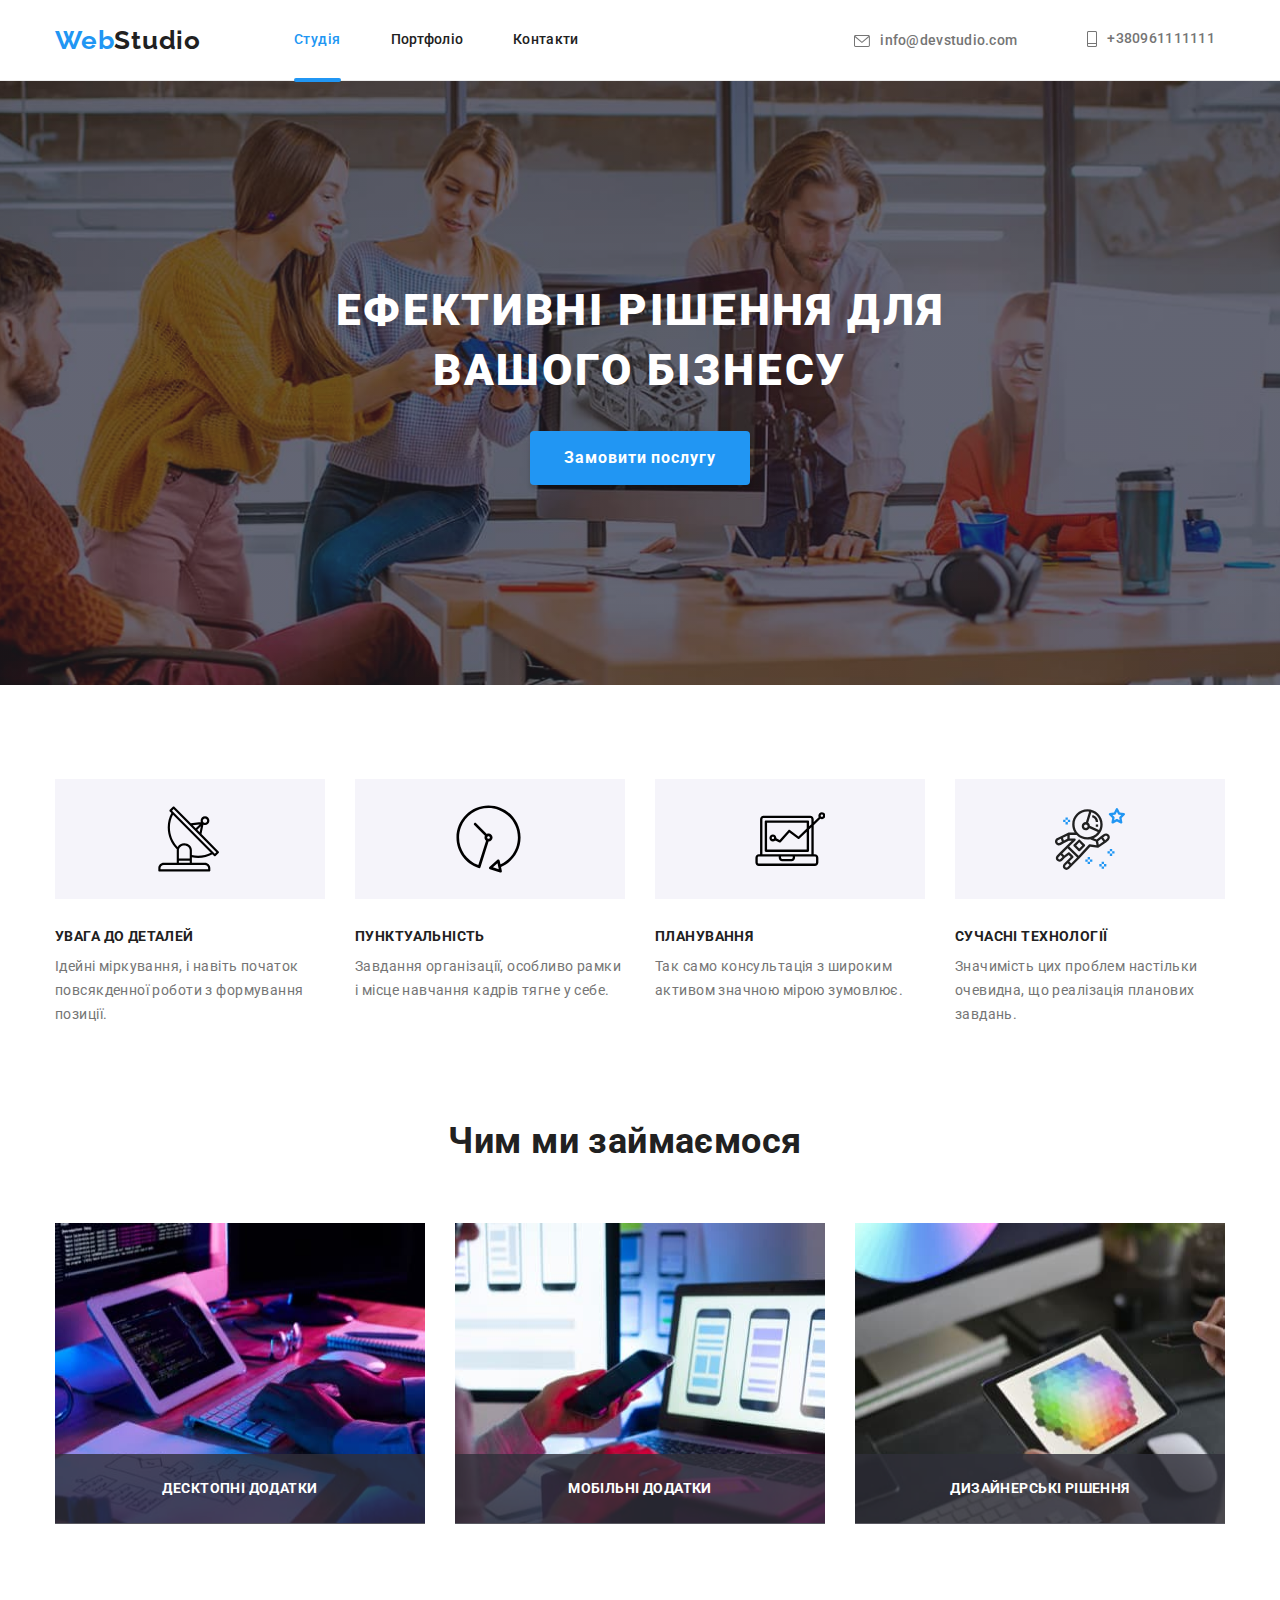
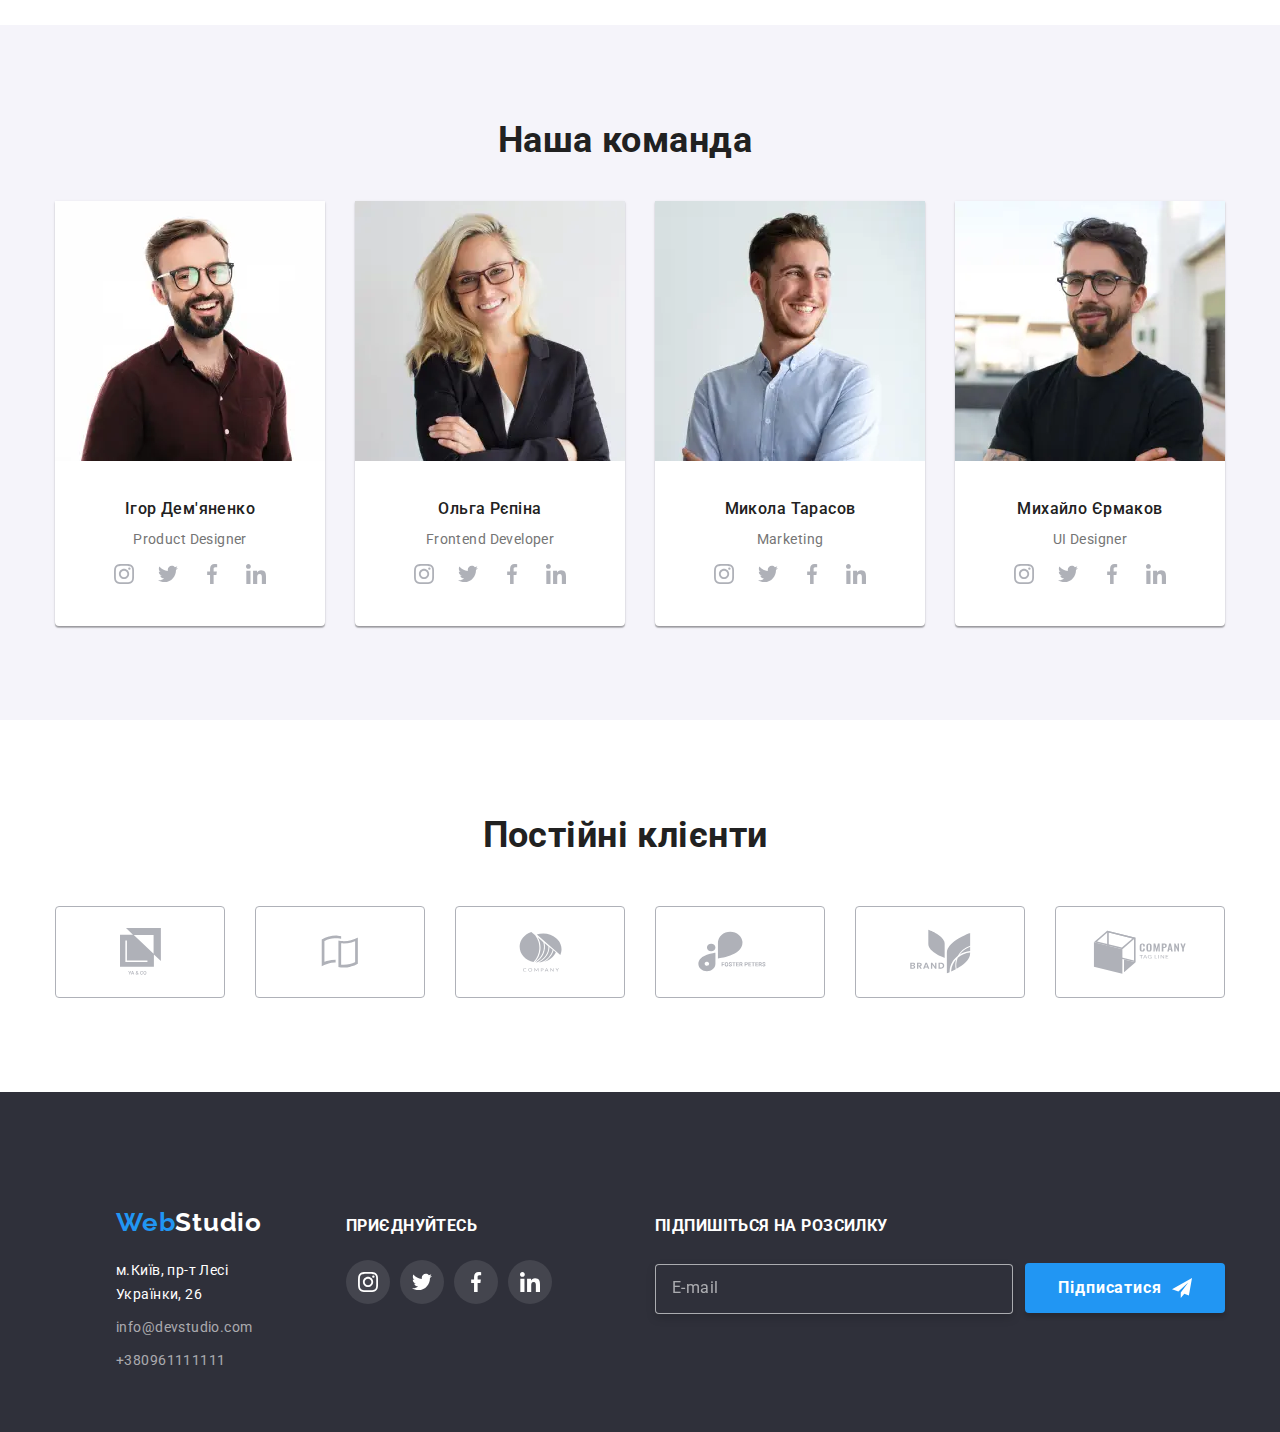
==== commit ae4836c4: "добавила картинки для экранов 1х2х" ====
--- a/index.html
+++ b/index.html
@@ -241,13 +241,75 @@
           <ul class="team__list">
             <li class="team__item">
               <div class="team__card">
-                <img
+
+               <picture>
+
+               <source
+                srcset="
+                ./images/demyanenko-480.webp 1x,
+                ./images/demyanenko-480@2x.webp 2x"
+
+                type="image/webp"
+                media="(max-width: 767px)"
+                />
+
+                <source
+                srcset="
+                ./images/demyanenko-480.jpg 1x,
+                ./images/demyanenko-480@2x.jpg 2x"
+
+                type="image/jpg"
+                media="(max-width: 767px)"
+                />
+
+                <source
+                srcset="
+                ./images/demyanenko-1200.webp 1x,
+                ./images/demyanenko-1200@2x.webp 2x"
+                
+                type="image/webp"
+                media="(min-width: 1200px)"
+                />
+
+                <source
+                srcset="
+                ./images/demyanenko-1200.jpg 1x,
+                ./images/demyanenko-1200@2x.jpg 2x"
+                
+                type="image/jpg"
+                media="(min-width: 1200px)"
+                />
+
+                <source
+                srcset="
+                ./images/demyanenko-768.webp 1x,
+                ./images/demyanenko-768@2x.webp 2x"
+                
+                type="image/webp"
+                media="(min-width: 768px)"
+                />
+
+                <source
+                srcset="
+                ./images/demyanenko-768.jpg 1x,
+                ./images/demyanenko-768@2x.jpg 2x"
+                
+                type="image/jpg"
+                media="(min-width: 768px)"
+                />
+
+               <img src="./images/demyanenko-1200.jpg 1x, ./images/demyanenko-1200@2x.jpg 2x"
+                alt="">
+               </picture>
+  
+                <!-- <img
                   class="team__image"
                   src="./images/demyanenko.jpg"
                   alt="Дем'яненко"
                   width="270"
                   height="260"
-                />
+                /> -->
+
                 <div class="team__name">
                   <h3 class="title">Ігор Дем'яненко</h3>
                   <p>Product Designer</p>
@@ -290,13 +352,75 @@
             </li>
             <li class="team__item">
               <div class="team__card">
-                <img
+
+                <picture>
+
+                  <source
+                   srcset="
+                   ./images/repina-480.webp 1x,
+                   ./images/repina-480@2x.webp 2x"
+   
+                   type="image/webp"
+                   media="(max-width: 767px)"
+                   />
+   
+                   <source
+                   srcset="
+                   ./images/repina-480.jpg 1x,
+                   ./images/repina-480@2x.jpg 2x"
+   
+                   type="image/jpg"
+                   media="(max-width: 767px)"
+                   />
+   
+                   <source
+                   srcset="
+                   ./images/repina-1200.webp 1x,
+                   ./images/repina-1200@2x.webp 2x"
+                   
+                   type="image/webp"
+                   media="(min-width: 1200px)"
+                   />
+   
+                   <source
+                   srcset="
+                   ./images/repina-1200.jpg 1x,
+                   ./images/repina-1200@2x.jpg 2x"
+                   
+                   type="image/jpg"
+                   media="(min-width: 1200px)"
+                   />
+   
+                   <source
+                   srcset="
+                   ./images/repina-768.webp 1x,
+                   ./images/repina-768@2x.webp 2x"
+                   
+                   type="image/webp"
+                   media="(min-width: 768px)"
+                   />
+   
+                   <source
+                   srcset="
+                   ./images/repina-768.jpg 1x,
+                   ./images/repina-768@2x.jpg 2x"
+                   
+                   type="image/jpg"
+                   media="(min-width: 768px)"
+                   />
+   
+                  <img src="./images/repina-1200.jpg 1x, ./images/repina-1200@2x.jpg 2x"
+                   alt="">
+                  </picture>
+
+
+                <!-- <img
                   class="team__image"
                   src="./images/repina.jpg"
                   alt="Рєпіна"
                   width="270"
                   height="260"
-                />
+                /> -->
                 <div class="team__name">
                   <h3 class="title">Ольга Рєпіна</h3>
                   <p class="position">Frontend Developer</p>
@@ -339,13 +463,76 @@
             </li>
             <li class="team__item">
               <div class="team__card">
-                <img
+
+
+                <picture>
+
+                  <source
+                   srcset="
+                   ./images/tarasov-480.webp 1x,
+                   ./images/tarasov-480@2x.webp 2x"
+   
+                   type="image/webp"
+                   media="(max-width: 767px)"
+                   />
+   
+                   <source
+                   srcset="
+                   ./images/tarasov-480.jpg 1x,
+                   ./images/tarasov-480@2x.jpg 2x"
+   
+                   type="image/jpg"
+                   media="(max-width: 767px)"
+                   />
+   
+                   <source
+                   srcset="
+                   ./images/tarasov-1200.webp 1x,
+                   ./images/tarasov-1200@2x.webp 2x"
+                   
+                   type="image/webp"
+                   media="(min-width: 1200px)"
+                   />
+   
+                   <source
+                   srcset="
+                   ./images/tarasov-1200.jpg 1x,
+                   ./images/tarasov-1200@2x.jpg 2x"
+                   
+                   type="image/jpg"
+                   media="(min-width: 1200px)"
+                   />
+   
+                   <source
+                   srcset="
+                   ./images/tarasov-768.webp 1x,
+                   ./images/tarasov-768@2x.webp 2x"
+                   
+                   type="image/webp"
+                   media="(min-width: 768px)"
+                   />
+   
+                   <source
+                   srcset="
+                   ./images/tarasov-768.jpg 1x,
+                   ./images/tarasov-768@2x.jpg 2x"
+                   
+                   type="image/jpg"
+                   media="(min-width: 768px)"
+                   />
+   
+                  <img src="./images/tarasov-1200.jpg 1x, ./images/tarasov-1200@2x.jpg 2x"
+                   alt="">
+                  </picture>
+
+
+                <!-- <img
                   class="team__image"
                   src="./images/tarasov.jpg"
                   alt="Тарасов"
                   width="270"
                   height="260"
-                />
+                /> -->
                 <div class="team__name">
                   <h3 class="title">Микола Тарасов</h3>
                   <p>Marketing</p>
@@ -388,13 +575,75 @@
             </li>
             <li class="team__item">
               <div class="team__card">
-                <img
+
+                <picture>
+
+                  <source
+                   srcset="
+                   ./images/ermakov-480.webp 1x,
+                   ./images/ermakov-480@2x.webp 2x"
+   
+                   type="image/webp"
+                   media="(max-width: 767px)"
+                   />
+   
+                   <source
+                   srcset="
+                   ./images/ermakov-480.jpg 1x,
+                   ./images/ermakov-480@2x.jpg 2x"
+   
+                   type="image/jpg"
+                   media="(max-width: 767px)"
+                   />
+   
+                   <source
+                   srcset="
+                   ./images/ermakov-1200.webp 1x,
+                   ./images/ermakov-1200@2x.webp 2x"
+                   
+                   type="image/webp"
+                   media="(min-width: 1200px)"
+                   />
+   
+                   <source
+                   srcset="
+                   ./images/ermakov-1200.jpg 1x,
+                   ./images/ermakov-1200@2x.jpg 2x"
+                   
+                   type="image/jpg"
+                   media="(min-width: 1200px)"
+                   />
+   
+                   <source
+                   srcset="
+                   ./images/ermakov-768.webp 1x,
+                   ./images/ermakov-768@2x.webp 2x"
+                   
+                   type="image/webp"
+                   media="(min-width: 768px)"
+                   />
+   
+                   <source
+                   srcset="
+                   ./images/ermakov-768.jpg 1x,
+                   ./images/ermakov-768@2x.jpg 2x"
+                   
+                   type="image/jpg"
+                   media="(min-width: 768px)"
+                   />
+   
+                  <img src="./images/ermakov-1200.jpg 1x, ./images/ermakov-1200@2x.jpg 2x"
+                   alt="">
+                  </picture>
+
+
+                <!-- <img
                   class="team__image"
                   src="./images/ermakov.jpg"
                   alt="Єрмаков"
                   width="270"
                   height="260"
-                />
+                /> -->
                 <div class="team__name">
                   <h3 class="title">Михайло Єрмаков</h3>
                   <p>UI Designer</p>
--- a/css/main.min.css
+++ b/css/main.min.css
@@ -1 +1 @@
-/*! modern-normalize v1.1.0 | MIT License | https://github.com/sindresorhus/modern-normalize */*,::after,::before{box-sizing:border-box}html{-moz-tab-size:4;tab-size:4}html{line-height:1.15;-webkit-text-size-adjust:100%}body{margin:0}body{font-family:system-ui,-apple-system,"Segoe UI",Roboto,Helvetica,Arial,sans-serif,"Apple Color Emoji","Segoe UI Emoji"}hr{height:0;color:inherit}abbr[title]{text-decoration:underline dotted}b,strong{font-weight:bolder}code,kbd,pre,samp{font-family:ui-monospace,SFMono-Regular,Consolas,"Liberation Mono",Menlo,monospace;font-size:1em}small{font-size:80%}sub,sup{font-size:75%;line-height:0;position:relative;vertical-align:baseline}sub{bottom:-0.25em}sup{top:-0.5em}table{text-indent:0;border-color:inherit}button,input,optgroup,select,textarea{font-family:inherit;font-size:100%;line-height:1.15;margin:0}button,select{text-transform:none}[type=button],[type=reset],[type=submit],button{-webkit-appearance:button}::-moz-focus-inner{border-style:none;padding:0}:-moz-focusring{outline:1px dotted ButtonText}:-moz-ui-invalid{box-shadow:none}legend{padding:0}progress{vertical-align:baseline}::-webkit-inner-spin-button,::-webkit-outer-spin-button{height:auto}[type=search]{-webkit-appearance:textfield;outline-offset:-2px}::-webkit-search-decoration{-webkit-appearance:none}::-webkit-file-upload-button{-webkit-appearance:button;font:inherit}summary{display:list-item}:root{--primary-text-color: #757575;--title-text-color: #212121;--accent-color: #2f303a;--blue-color: #2196f3;--white-color: #ffffff}body,h1,h2,h3,h4,h5,h6,p,ul,ol,li{margin:0;padding:0}ul,ol{list-style:none}.visually-hidden{position:absolute;white-space:nowrap;width:1px;height:1px;overflow:hidden;border:0;padding:0;clip:rect(0 0 0 0);clip-path:inset(50%);margin:-1px}body{color:var(--primary-text-color);font-family:Roboto,sans-serif;letter-spacing:.03em;font-weight:400;font-size:14px;line-height:1.71}.container{width:100%;margin-left:auto;margin-right:auto;padding-right:15px;padding-left:15px}@media screen and (min-width: 479.98px){.container{width:479.98px}}@media screen and (min-width: 767.98px){.container{width:767.98px}}@media screen and (min-width: 1199.98px){.container{width:1199.98px}}.section{padding-top:60px;padding-bottom:60px;margin:0px}@media screen and (min-width: 1199.98px){.section{padding-top:94px;padding-bottom:94px}}.section-title{color:var(--title-text-color);font-weight:700;font-size:36px;line-height:1.17;text-align:center;margin-bottom:30px;margin-right:30px}@media screen and (min-width: 767.98px){.section-title{margin-bottom:30px;margin-right:30px}}@media screen and (min-width: 1199.98px){.section-title{margin-bottom:10px;margin-right:30px}}.button{color:#fff;background-color:#2196f3;border-radius:4px;border-color:rgba(0,0,0,0);padding:10px 32px;display:inline-block;min-width:200px;min-height:50px;text-align:center;box-shadow:0px 4px 4px rgba(0,0,0,.15);letter-spacing:.06em;font-weight:700;font-size:16px;line-height:1.88;cursor:pointer;transition:background-color 250ms cubic-bezier(0.4, 0, 0.2, 1),color 250ms cubic-bezier(0.4, 0, 0.2, 1),box-shadow 250ms cubic-bezier(0.4, 0, 0.2, 1)}@media screen and (min-width: 1199.98px){.button{min-width:216px}}.button:hover,.button:focus{color:#2196f3;background-color:#fff}.header{border-bottom:1px solid #ececec}.header__main-nav{display:none}@media screen and (min-width: 767.98px){.header__main-nav{display:flex;align-items:center}}@media screen and (min-width: 1199.98px){.header__main-nav{display:flex;align-items:center}}.header__nav{display:flex;align-items:center}.header__logo{color:var(--title-text-color)}@media screen and (min-width: 767.98px){.header__site-nav{margin-left:88px}}@media screen and (min-width: 1199.98px){.header__site-nav{margin-left:93px}}.header__site-nav .item{align-self:center;position:relative}.header__site-nav .item+.item{margin-left:50px}.header__site-nav.list{display:flex}.header__site-nav .link{color:var(--title-text-color);letter-spacing:.02em;text-decoration:none;font-weight:500;font-size:14px;line-height:1.14;padding-top:32px;padding-bottom:32px;display:block;transition:color 250ms cubic-bezier(0.4, 0, 0.2, 1)}.header__site-nav .link:hover,.header__site-nav .link:focus{color:var(--blue-color)}.header__site-nav .link-current{color:var(--blue-color);font-weight:500;font-size:14px;line-height:1.14;text-decoration:none;padding-top:32px;padding-bottom:32px}.header__site-nav .link-current,.header .header__site-nav .link-portfolio{position:relative}.header__site-nav .link-current::after,.header .header__site-nav .link-portfolio::after{display:block;content:"";height:4px;width:100%;background:var(--blue-color);border-radius:2px;bottom:-3px;position:absolute}@media screen and (min-width: 767.98px){.header__auth-nav{display:block;margin-left:auto}}@media screen and (min-width: 1199.98px){.header__auth-nav{display:flex;margin-left:auto;align-items:baseline}}.header__auth-nav .item{display:flex}.header__auth-nav .item+.item{margin-left:0}@media screen and (min-width: 1199.98px){.header__auth-nav .item+.item{margin-left:50px}}@media screen and (min-width: 767.98px){.header__auth-nav .header__auth-nav list{margin-left:auto}}.header__auth-nav .link{color:#757575;letter-spacing:.02em;font-weight:500;font-size:14px;line-height:1.14;text-decoration:none;padding-top:32px;padding-bottom:32px;display:block;transition:color 250ms cubic-bezier(0.4, 0, 0.2, 1)}.header__auth-nav .link:hover,.header__auth-nav .link:focus{fill:#2196f3;color:#2196f3}@media screen and (min-width: 767.98px){.header__auth-nav .link{font-weight:500;font-size:12px;line-height:1.17;letter-spacing:.02em;padding:0;display:flex;margin:10px}}@media screen and (min-width: 1199.98px){.header__auth-nav .link{font-weight:500;font-size:14px;line-height:1.14;letter-spacing:.02em;padding:0;display:flex;margin:10px}}.header__svg{fill:currentColor;margin-right:10px;align-self:center}.logo{color:var(--blue-color);font-family:Raleway,sans-serif;letter-spacing:.03em;font-weight:700;font-size:26px;line-height:1.19;text-decoration:none}.hero{text-align:center;padding-top:0;padding-bottom:0}.hero__title{background-color:linear-gradient(rgba(47, 48, 58, 0.4), rgba(47, 48, 58, 0.4));color:var(--white-color);letter-spacing:.06em;font-weight:900;font-size:26px;line-height:1.6;text-transform:uppercase;text-align:center;margin-top:0;margin-bottom:30px}@media screen and (min-width: 767.98px){.hero__title{width:360px;margin-left:auto;margin-right:auto}}@media screen and (min-width: 1199.98px){.hero__title{width:100%;font-weight:900;font-size:44px;line-height:1.36}}.hero__main-title{max-width:700px;text-align:center;margin-left:auto;margin-right:auto}.hero__wrapper{max-width:1600px;margin-right:auto;margin-left:auto;padding-top:118px;padding-bottom:118px;background:linear-gradient(rgba(47, 48, 58, 0.4), rgba(47, 48, 58, 0.4)),url("../images/hero.jpg") no-repeat center/cover,var(--accent-color)}@media screen and (min-width: 1199.98px){.hero__wrapper{padding-top:200px;padding-bottom:200px}}.backdrop{position:fixed;top:0;left:0;width:100%;height:100%;overflow-y:auto;overflow-x:hidden;background-color:rgba(0,0,0,.2);z-index:3}.backdrop.is-hidden{opacity:0;pointer-events:none;visibility:hidden}.modal{position:relative;top:50%;left:50%;transform:translate(-50%, -50%);width:450px;padding:40px;background-color:#fff;box-shadow:0px 1px 3px rgba(0,0,0,.12),0px 1px 1px rgba(0,0,0,.14),0px 2px 1px rgba(0,0,0,.2);border-radius:4px}@media screen and (min-width: 1199.98px){.modal{width:528px}}.modal-btn{position:absolute;top:8px;right:8px;display:flex;align-items:center;justify-content:center;width:30px;height:30px;border-radius:50%;background:var(--white-color);border:1px solid rgba(0,0,0,.1);cursor:pointer;padding:0;outline:none}.close{transition:fill 250ms cubic-bezier(0.4, 0, 0.2, 1)}.modal-btn:hover .close,.modal-btn:focus .close{fill:var(--blue-color)}.form-title{width:370px;margin-left:auto;margin-right:auto;margin-bottom:12px;font-weight:700;font-size:20px;line-height:1,15;text-align:center;letter-spacing:.03em;color:#212121}@media screen and (min-width: 1199.98px){.form-title{width:100%}}.label{display:block;padding-bottom:4px;font-size:12px;line-height:1,17px;letter-spacing:.01em;text-align:left;color:#757575}.input-wrapper{position:relative;margin-bottom:10px}.input-icon{position:absolute;left:12px;top:50%;transform:translateY(-50%);transition:fill 250ms cubic-bezier(0.4, 0, 0.2, 1)}.input{width:100%;height:40px;padding:12px 16px;background:var(--white-color);border:1px solid rgba(33,33,33,.2);border-radius:4px;outline:none;font-size:12px;line-height:1,17px;letter-spacing:.01em;color:#212121;transition:border-color 250ms cubic-bezier(0.4, 0, 0.2, 1)}.input:focus{border-color:#2196f3}.input ::placeholder{color:rgba(117,117,117,.5)}.input:focus+.input-icon{fill:#2196f3}.textarea{height:120px;resize:none;margin-bottom:20px}.field{padding-left:45px}.check-label{position:relative;display:flex;align-items:center;margin-bottom:20px;margin-left:7px}@media screen and (min-width: 479.98px)and (max-width: 1199px){.check-label{font-weight:400;font-size:12px;line-height:1.17;letter-spacing:.03em}}.check-wrapp{display:block;align-self:baseline;width:16px;height:15px;border:2px solid #212121;border-radius:2px;margin-right:9px}.check-icon{opacity:0}.input-check{position:absolute;left:0;bottom:0;height:0;width:0;opacity:0}.input-check:checked+.check-wrapp{border:none}.input-check:checked+.check-wrapp .check-icon{opacity:1}.check-link{margin-left:9px;color:#2196f3}.form-button{display:flex;margin:0 auto;width:200px;height:50px;left:700px;top:712px;justify-content:center;cursor:pointer;background:var(--blue-color);box-shadow:0px 4px 4px rgba(0,0,0,.15);border-radius:4px}.form-button:hover,.form-button:focus{color:var(--white-color);background-color:#188ce8;box-shadow:0px 4px 4px rgba(0,0,0,.15);border-radius:4px}.feature__list{display:block;gap:30px}@media screen and (min-width: 767.98px){.feature__list{display:flex;flex-wrap:wrap}}@media screen and (min-width: 1199.98px){.feature__list{display:flex;flex-wrap:nowrap;justify-content:space-between}}.feature__list p:not(:last-child){margin-top:10px;margin-bottom:30px}@media screen and (min-width: 1199.98px){.feature__list p:not(:last-child){margin-bottom:0}}.feature__list .title{text-align:center;color:var(--title-text-color);font-weight:700;font-size:14px;line-height:1.14;margin-bottom:10px}@media screen and (min-width: 1199.98px){.feature__list .title{text-align:left}}.feature__item{width:100%}@media screen and (max-width: 767.98px){.feature__item:not(:last-child){margin-bottom:30px}}@media screen and (min-width: 767.98px){.feature__item{flex-basis:calc((100% - 30px)/2)}}@media screen and (min-width: 1199.98px){.feature__item{margin-bottom:0;flex-basis:calc((100% - 90px)/4)}}.feature__icons{background-color:#f5f4fa;width:100%;height:120px;margin-right:30px;margin-bottom:30px;display:flex;align-self:center}.feature__icons:last-child{margin-right:0}@media screen and (min-width: 767.98px){.feature__icons{width:100%}}@media screen and (min-width: 1199.98px){.feature__icons{width:100%}}.feature__icon{margin:auto}.engage{padding-top:0;display:none}.engage__list{padding-top:50px;display:flex}.engage__img{margin-left:30px}.engage__img:first-child{margin-left:0}.engage__descr{position:absolute;bottom:7px;left:0;width:100%;height:70px;background-color:rgba(47,48,58,.8);color:#fff;display:flex;align-items:center;justify-content:center;font-weight:700;letter-spacing:.03em;text-transform:uppercase}@media screen and (min-width: 767.98px){.engage{display:none}}@media screen and (min-width: 1199.98px){.engage{display:flex}}.wrapper__image{position:relative}.team{background-color:#f5f4fa}.team__list{display:block}@media screen and (min-width: 767.98px){.team__list{display:flex;flex-wrap:wrap;justify-content:space-between}}@media screen and (min-width: 1199.98px){.team__list{display:flex;flex-wrap:nowrap}}.team .title{color:var(--title-text-color);font-weight:500;font-size:16px;line-height:1.2;margin-bottom:10px}.team__item{padding-top:30px}@media screen and (max-width: 1199px){.team__item:nth-child(-n+2){padding-top:0}}@media screen and (min-width: 767.98px){.team__item{flex-basis:calc((100% - 30px)/2)}}@media screen and (min-width: 1199.98px){.team__item{margin-left:30px}.team__item:first-child{margin-left:0}.team__item>.team__item{padding-top:30px}}.team__card{background-color:var(--white-color);box-shadow:0px 1px 3px rgba(0,0,0,.12),0px 1px 1px rgba(0,0,0,.14),0px 2px 1px rgba(0,0,0,.2);border-radius:0px 0px 4px 4px}.team__image{display:block;width:100%;height:auto}.team__name{text-align:center;padding-top:30px;padding-bottom:24px}@media screen and (min-width: 1199.98px){.team__name{padding-bottom:30px}}.team__contact{display:flex;justify-content:center;align-items:center}.link-svg{width:44px;height:44px;border-radius:50%;color:#afb1b8;background-color:#fff;display:flex;justify-content:center;align-items:center;transition:background-color 250ms cubic-bezier(0.4, 0, 0.2, 1),color 250ms cubic-bezier(0.4, 0, 0.2, 1)}.link-svg:hover,.link-svg:focus{background-color:#2196f3;color:#fff}.icon-symbol{fill:currentColor}.clients__list{display:flex;flex-wrap:wrap;gap:30px}@media screen and (min-width: 767.98px){.clients__list{display:flex;flex-wrap:wrap;justify-content:space-between}}@media screen and (min-width: 1199.98px){.clients__list{display:flex;flex-wrap:nowrap;margin-top:50px}}.clients__link{width:100%;height:92px;border:1px solid #afb1b8;border-radius:4px;color:#afb1b8;background-color:var(--white-color);display:flex;justify-content:center;align-items:center;transition:color 250ms cubic-bezier(0.4, 0, 0.2, 1),box-shadow 250ms cubic-bezier(0.4, 0, 0.2, 1)}.clients__link:hover,.clients__link:focus{color:#2196f3;background-color:var(--white-color);border:1px solid var(--blue-color);border-radius:4px}@media screen and (min-width: 1199.98px){.clients__link{width:170px}}.clients__icon{fill:currentColor}.clients__company{width:100%;gap:30px;flex-basis:calc((100% - 30px)/2)}@media screen and (min-width: 767.98px){.clients{flex-basis:calc((100% - 60px)/3)}}.footer{background-color:var(--accent-color);margin-top:0px;padding-top:60px;padding-bottom:60px}.footer .footer__adress{color:var(--white-color);text-decoration:none}.footer .footer__link{color:rgba(255,255,255,.6);text-decoration:none;transition:background-color 250ms cubic-bezier(0.4, 0, 0.2, 1),color 250ms cubic-bezier(0.4, 0, 0.2, 1)}.footer .footer__link:hover,.footer .footer__link:focus{color:var(--white-color)}.footer__logo{color:var(--white-color)}.footer__nav{font-style:normal;padding-left:0;padding-top:20px}.footer__auth-nav:not(:last-child){margin-bottom:8px}@media screen and (min-width: 1199.98px){.footer__auth-nav:not(:last-child){margin-bottom:9px}}.footer__info{display:block;text-align:center}@media screen and (min-width: 767.98px){.footer__info{display:flex;flex-wrap:wrap}}@media screen and (min-width: 1199.98px){.footer__info{display:flex;flex-wrap:nowrap;align-items:baseline;text-align:start}}.footer__join{margin-top:60px;margin-bottom:60px}@media screen and (min-width: 767.98px){.footer__join{margin-top:0;margin-left:165px}}@media screen and (min-width: 1199.98px){.footer__join{margin-left:70px;margin-top:0;margin-bottom:0}}.footer__title{text-transform:uppercase;color:#fff;margin-bottom:20px}.footer__contact{display:flex;justify-content:center}@media screen and (min-width: 1199.98px){.footer__contact{justify-content:flex-start}}.footer__main-link{color:#fff;background-color:rgba(255,255,255,.1);margin-right:10px}.footer__label{display:block}@media screen and (min-width: 767.98px){.footer__label{margin-left:166px;margin-top:60px}}@media screen and (min-width: 1199.98px){.footer__label{margin-left:93px}}.footer__field{width:100%;height:50px;background:#2f303a;border:1px solid rgba(255,255,255,.6);filter:drop-shadow(0px 4px 4px rgba(0, 0, 0, 0.15));border-radius:4px;color:rgba(255,255,255,.6)}@media screen and (min-width: 767.98px){.footer__field{width:450px}}@media screen and (min-width: 1199.98px){.footer__field{width:358px}}.footer__button{width:200px;height:50px;background:var(--blue-color);box-shadow:0px 4px 4px rgba(0,0,0,.15);border-radius:4px;border:none;cursor:pointer;color:var(--white-color);font-weight:700;font-size:16px;line-height:1,88;display:flex;align-items:center;text-align:center;letter-spacing:.06em;padding:10px 28px;margin-left:12px;justify-content:center}.footer__button:hover,.footer__button:focus{background-color:#188ce8}.footer__icon{margin-left:10px;fill:var(--white-color)}.footer__btn{display:flex;margin-top:20px;margin-bottom:auto;justify-content:center}@media screen and (min-width: 767.98px){.footer__btn{margin-left:auto;margin-right:auto}}@media screen and (min-width: 1199.98px){.footer__btn{justify-content:flex-start;margin-top:111px}}.footer .input::placeholder{font-weight:400;font-size:16px;line-height:1,25;align-items:center;letter-spacing:.03em;color:rgba(255,255,255,.6)}@media screen and (min-width: 767.98px){.footer__main{margin-left:61px}}@media screen and (min-width: 767.98px){.input-wrapper{margin-bottom:0}}.button__portfolio{color:var(--title-text-color);background-color:#f5f4fa;border-radius:4px;font-weight:500;font-size:16px;line-height:1.6;padding:6px 22px;display:inline-block;min-height:38px;text-align:center;border-color:rgba(0,0,0,0);margin-left:8px;cursor:pointer;transition:background-color 250ms cubic-bezier(0.4, 0, 0.2, 1),color 250ms cubic-bezier(0.4, 0, 0.2, 1),box-shadow 250ms cubic-bezier(0.4, 0, 0.2, 1)}.button__portfolio:hover,.button__portfolio:focus{color:var(--white-color);background-color:var(--blue-color);box-shadow:0px 3px 1px rgba(0,0,0,.1),0px 1px 2px rgba(0,0,0,.08),0px 2px 2px rgba(0,0,0,.12);border-radius:4px}.button__list{letter-spacing:.03em;border-radius:4px;margin-bottom:50px;display:flex;flex-wrap:wrap;width:336px}@media screen and (min-width: 767.98px){.button__list{flex-wrap:nowrap;width:100%;justify-content:center}}@media screen and (min-width: 1199.98px){.button__list{width:1200px;margin-bottom:50px;justify-content:center;text-align:center;margin-left:auto;margin-right:auto}}.portfolio__btn:nth-child(n+3){margin-bottom:15px}.portfolio__link{letter-spacing:.06em;display:inline-block;margin-bottom:20px;width:450px;margin-bottom:30px}@media screen and (min-width: 767.98px){.portfolio__link{width:354px}}.portfolio__link:nth-child(3n){margin-right:0}.portfolio__link:nth-child(n+7){margin-bottom:0}@media screen and (min-width: 767.98px){.portfolio{display:flex;flex-wrap:wrap;flex-basis:calc((100% - 30px)/2)}}@media screen and (min-width: 767.98px)and (min-width: 1199.98px){.portfolio{width:100%;flex-basis:auto;justify-content:center}}.portfolio__card{display:block;position:relative;background:var(--white-color);text-decoration:none;transition:background-color 250ms cubic-bezier(0.4, 0, 0.2, 1),color 250ms cubic-bezier(0.4, 0, 0.2, 1),box-shadow 250ms cubic-bezier(0.4, 0, 0.2, 1)}.portfolio__card:hover,.portfolio__card:focus{box-shadow:0px 1px 1px rgba(0,0,0,.12),0px 4px 4px rgba(0,0,0,.06),1px 4px 6px rgba(0,0,0,.16)}.portfolio__card:hover .portfolio-overlay,.portfolio__card:focus .portfolio-overlay{transform:translateY(0);opacity:1}@media screen and (min-width: 767.98px){.portfolio__card:nth-child(2n+1){margin-right:30px}}.portfolio__image{position:relative;overflow:hidden}.portfolio .portfolio__img{width:450px}@media screen and (min-width: 767.98px){.portfolio .portfolio__img{width:354px}}@media screen and (min-width: 1199.98px){.portfolio .portfolio__img{width:370px}}.portfolio__name{border:1px solid #eee;border-top:0}.portfolio__title{color:var(--title-text-color);font-weight:700;font-size:18px;line-height:2;margin-left:24px}.portfolio__text{color:var(--primary-text-color);font-size:16px;line-height:1.88;margin-bottom:30px;margin-top:4px;margin-left:24px}@media screen and (min-width: 1199.98px){.flex-container{display:flex;flex-wrap:wrap;width:1200px}}.portfolio-overlay{position:absolute;bottom:0;left:0;height:100%;width:100%;transform:translateY(100%);opacity:0;padding:63px 24px;background-color:rgba(33,150,243,.9);transition:transform 250ms cubic-bezier(0.4, 0, 0.2, 1)}.overlay-text{font-weight:400;font-size:18px;line-height:1,56;letter-spacing:.03em;color:var(--white-color)}.mobile-header{display:flex;justify-content:space-between;align-items:center}.menu-btn{display:flex;align-items:center;justify-content:space-between;width:40px;height:40px;background-color:var(--white-color);cursor:pointer;border:none;position:relative;z-index:2}@media screen and (min-width: 767.98px){.menu-btn{display:none}}@media screen and (min-width: 1199.98px){.menu-btn{display:none}}.menu-btn__close{display:flex;align-items:center;justify-content:center;width:30px;height:30px;border-radius:50%;background:var(--white-color);border:none;cursor:pointer;padding:0;outline:none}.menu-btn__close{position:absolute;right:0;top:0}.mobile__logo{margin-left:15px}@media screen and (min-width: 767.98px){.mobile__logo{display:none}}@media screen and (min-width: 1199.98px){.mobile__logo{display:none}}.mob-menu{position:fixed;right:0;top:0;height:100vh;background-color:var(--white-color);transform:translate(100%);width:100%;z-index:100;transition:transform 250ms cubic-bezier(0.4, 0, 0.2, 1)}.mob-menu.is-open{transform:translate(0)}.mob-menu__body{position:relative;max-width:480px;width:100%;background-color:var(--white-color);margin-right:auto;margin-left:auto;padding:48px 40px}.mob-menu__item-current{font-weight:500;font-size:40px;line-height:1.18;letter-spacing:.02em;color:#2196f3;margin-bottom:32px}.mob-menu__item{font-weight:500;font-size:40px;line-height:1.18;letter-spacing:.02em;color:var(--title-text-color);margin-bottom:32px}.mob-menu__item:last-child{padding-bottom:0}.mob-menu__item:hover,.mob-menu__item:focus{color:var(--blue-color)}.mob-menu__mob{font-weight:500;font-size:34px;line-height:1.18;letter-spacing:.02em;color:var(--blue-color);text-decoration:none}.mob-menu__tel{margin-bottom:32px}.mob-menu__email{font-weight:500;font-size:24px;line-height:1.17;letter-spacing:.02em;color:#757575;text-decoration:none}.mob-menu__contact{display:flex;padding-top:64px;color:#2196f3}.mob-menu__auth-nav{padding-top:102px}.mob-menu__link{margin-right:10px;padding-right:10px;border-right:1px solid rgba(33,33,33,.2)}.mob-menu__link:last-child{border:none}/*# sourceMappingURL=main.min.css.map */+/*! modern-normalize v1.1.0 | MIT License | https://github.com/sindresorhus/modern-normalize */*,::after,::before{box-sizing:border-box}html{-moz-tab-size:4;tab-size:4}html{line-height:1.15;-webkit-text-size-adjust:100%}body{margin:0}body{font-family:system-ui,-apple-system,"Segoe UI",Roboto,Helvetica,Arial,sans-serif,"Apple Color Emoji","Segoe UI Emoji"}hr{height:0;color:inherit}abbr[title]{text-decoration:underline dotted}b,strong{font-weight:bolder}code,kbd,pre,samp{font-family:ui-monospace,SFMono-Regular,Consolas,"Liberation Mono",Menlo,monospace;font-size:1em}small{font-size:80%}sub,sup{font-size:75%;line-height:0;position:relative;vertical-align:baseline}sub{bottom:-0.25em}sup{top:-0.5em}table{text-indent:0;border-color:inherit}button,input,optgroup,select,textarea{font-family:inherit;font-size:100%;line-height:1.15;margin:0}button,select{text-transform:none}[type=button],[type=reset],[type=submit],button{-webkit-appearance:button}::-moz-focus-inner{border-style:none;padding:0}:-moz-focusring{outline:1px dotted ButtonText}:-moz-ui-invalid{box-shadow:none}legend{padding:0}progress{vertical-align:baseline}::-webkit-inner-spin-button,::-webkit-outer-spin-button{height:auto}[type=search]{-webkit-appearance:textfield;outline-offset:-2px}::-webkit-search-decoration{-webkit-appearance:none}::-webkit-file-upload-button{-webkit-appearance:button;font:inherit}summary{display:list-item}:root{--primary-text-color: #757575;--title-text-color: #212121;--accent-color: #2f303a;--blue-color: #2196f3;--white-color: #ffffff}body,h1,h2,h3,h4,h5,h6,p,ul,ol,li{margin:0;padding:0}ul,ol{list-style:none}.visually-hidden{position:absolute;white-space:nowrap;width:1px;height:1px;overflow:hidden;border:0;padding:0;clip:rect(0 0 0 0);clip-path:inset(50%);margin:-1px}body{color:var(--primary-text-color);font-family:Roboto,sans-serif;letter-spacing:.03em;font-weight:400;font-size:14px;line-height:1.71}.container{width:100%;margin-left:auto;margin-right:auto;padding-right:15px;padding-left:15px}@media screen and (min-width: 479.98px){.container{width:479.98px}}@media screen and (min-width: 767.98px){.container{width:767.98px}}@media screen and (min-width: 1199.98px){.container{width:1199.98px}}.section{padding-top:60px;padding-bottom:60px;margin:0px}@media screen and (min-width: 1199.98px){.section{padding-top:94px;padding-bottom:94px}}.section-title{color:var(--title-text-color);font-weight:700;font-size:36px;line-height:1.17;text-align:center;margin-bottom:30px;margin-right:30px}@media screen and (min-width: 767.98px){.section-title{margin-bottom:30px;margin-right:30px}}@media screen and (min-width: 1199.98px){.section-title{margin-bottom:10px;margin-right:30px}}.button{color:#fff;background-color:#2196f3;border-radius:4px;border-color:rgba(0,0,0,0);padding:10px 32px;display:inline-block;min-width:200px;min-height:50px;text-align:center;box-shadow:0px 4px 4px rgba(0,0,0,.15);letter-spacing:.06em;font-weight:700;font-size:16px;line-height:1.88;cursor:pointer;transition:background-color 250ms cubic-bezier(0.4, 0, 0.2, 1),color 250ms cubic-bezier(0.4, 0, 0.2, 1),box-shadow 250ms cubic-bezier(0.4, 0, 0.2, 1)}@media screen and (min-width: 1199.98px){.button{min-width:216px}}.button:hover,.button:focus{color:#2196f3;background-color:#fff}.header{border-bottom:1px solid #ececec}.header__main-nav{display:none}@media screen and (min-width: 767.98px){.header__main-nav{display:flex;align-items:center}}@media screen and (min-width: 1199.98px){.header__main-nav{display:flex;align-items:center}}.header__nav{display:flex;align-items:center}.header__logo{color:var(--title-text-color)}@media screen and (min-width: 767.98px){.header__site-nav{margin-left:88px}}@media screen and (min-width: 1199.98px){.header__site-nav{margin-left:93px}}.header__site-nav .item{align-self:center;position:relative}.header__site-nav .item+.item{margin-left:50px}.header__site-nav.list{display:flex}.header__site-nav .link{color:var(--title-text-color);letter-spacing:.02em;text-decoration:none;font-weight:500;font-size:14px;line-height:1.14;padding-top:32px;padding-bottom:32px;display:block;transition:color 250ms cubic-bezier(0.4, 0, 0.2, 1)}.header__site-nav .link:hover,.header__site-nav .link:focus{color:var(--blue-color)}.header__site-nav .link-current{color:var(--blue-color);font-weight:500;font-size:14px;line-height:1.14;text-decoration:none;padding-top:32px;padding-bottom:32px}.header__site-nav .link-current,.header .header__site-nav .link-portfolio{position:relative}.header__site-nav .link-current::after,.header .header__site-nav .link-portfolio::after{display:block;content:"";height:4px;width:100%;background:var(--blue-color);border-radius:2px;bottom:-3px;position:absolute}@media screen and (min-width: 767.98px){.header__auth-nav{display:block;margin-left:auto}}@media screen and (min-width: 1199.98px){.header__auth-nav{display:flex;margin-left:auto;align-items:baseline}}.header__auth-nav .item{display:flex}.header__auth-nav .item+.item{margin-left:0}@media screen and (min-width: 1199.98px){.header__auth-nav .item+.item{margin-left:50px}}@media screen and (min-width: 767.98px){.header__auth-nav .header__auth-nav list{margin-left:auto}}.header__auth-nav .link{color:#757575;letter-spacing:.02em;font-weight:500;font-size:14px;line-height:1.14;text-decoration:none;padding-top:32px;padding-bottom:32px;display:block;transition:color 250ms cubic-bezier(0.4, 0, 0.2, 1)}.header__auth-nav .link:hover,.header__auth-nav .link:focus{fill:#2196f3;color:#2196f3}@media screen and (min-width: 767.98px){.header__auth-nav .link{font-weight:500;font-size:12px;line-height:1.17;letter-spacing:.02em;padding:0;display:flex;margin:10px}}@media screen and (min-width: 1199.98px){.header__auth-nav .link{font-weight:500;font-size:14px;line-height:1.14;letter-spacing:.02em;padding:0;display:flex;margin:10px}}.header__svg{fill:currentColor;margin-right:10px;align-self:center}.logo{color:var(--blue-color);font-family:Raleway,sans-serif;letter-spacing:.03em;font-weight:700;font-size:26px;line-height:1.19;text-decoration:none}.hero{text-align:center;padding-top:0;padding-bottom:0}.hero__title{background-color:linear-gradient(rgba(47, 48, 58, 0.4), rgba(47, 48, 58, 0.4));color:var(--white-color);letter-spacing:.06em;font-weight:900;font-size:26px;line-height:1.6;text-transform:uppercase;text-align:center;margin-top:0;margin-bottom:30px}@media screen and (min-width: 767.98px){.hero__title{width:360px;margin-left:auto;margin-right:auto}}@media screen and (min-width: 1199.98px){.hero__title{width:100%;font-weight:900;font-size:44px;line-height:1.36}}.hero__main-title{max-width:700px;text-align:center;margin-left:auto;margin-right:auto}.hero__wrapper{max-width:1600px;margin-right:auto;margin-left:auto;padding-top:118px;padding-bottom:118px;background:linear-gradient(rgba(47, 48, 58, 0.4), rgba(47, 48, 58, 0.4)),url("../images/hero-480.jpg") no-repeat center/cover,var(--accent-color)}@media(min-device-pixel-ratio: 2),(min-resolution: 192dpi),(min-resolution: 2dppx){.hero__wrapper{background:linear-gradient(rgba(47, 48, 58, 0.4), rgba(47, 48, 58, 0.4)),url("../images/hero-480@2x.jpg") no-repeat center/cover,var(--accent-color)}}@media screen and (min-width: 767.98px){.hero__wrapper{background:linear-gradient(rgba(47, 48, 58, 0.4), rgba(47, 48, 58, 0.4)),url("../images/hero-768.jpg") no-repeat center/cover,var(--accent-color)}}@media screen and (min-width: 767.98px)and (min-device-pixel-ratio: 2),screen and (min-width: 767.98px)and (min-resolution: 192dpi),screen and (min-width: 767.98px)and (min-resolution: 2dppx){.hero__wrapper{background:linear-gradient(rgba(47, 48, 58, 0.4), rgba(47, 48, 58, 0.4)),url("../images/hero-768@2x.jpg") no-repeat center/cover,var(--accent-color)}}@media screen and (min-width: 1199.98px){.hero__wrapper{padding-top:200px;padding-bottom:200px;background:linear-gradient(rgba(47, 48, 58, 0.4), rgba(47, 48, 58, 0.4)),url("../images/hero-1200.jpg") no-repeat center/cover,var(--accent-color)}}@media screen and (min-width: 1199.98px)and (min-device-pixel-ratio: 2),screen and (min-width: 1199.98px)and (min-resolution: 192dpi),screen and (min-width: 1199.98px)and (min-resolution: 2dppx){.hero__wrapper{background:linear-gradient(rgba(47, 48, 58, 0.4), rgba(47, 48, 58, 0.4)),url("../images/hero-1200@2x.jpg") no-repeat center/cover,var(--accent-color)}}.backdrop{position:fixed;top:0;left:0;width:100%;height:100%;overflow-y:auto;overflow-x:hidden;background-color:rgba(0,0,0,.2);z-index:3}.backdrop.is-hidden{opacity:0;pointer-events:none;visibility:hidden}.modal{position:relative;top:50%;left:50%;transform:translate(-50%, -50%);width:450px;padding:40px;background-color:#fff;box-shadow:0px 1px 3px rgba(0,0,0,.12),0px 1px 1px rgba(0,0,0,.14),0px 2px 1px rgba(0,0,0,.2);border-radius:4px}@media screen and (min-width: 1199.98px){.modal{width:528px}}.modal-btn{position:absolute;top:8px;right:8px;display:flex;align-items:center;justify-content:center;width:30px;height:30px;border-radius:50%;background:var(--white-color);border:1px solid rgba(0,0,0,.1);cursor:pointer;padding:0;outline:none}.close{transition:fill 250ms cubic-bezier(0.4, 0, 0.2, 1)}.modal-btn:hover .close,.modal-btn:focus .close{fill:var(--blue-color)}.form-title{width:370px;margin-left:auto;margin-right:auto;margin-bottom:12px;font-weight:700;font-size:20px;line-height:1,15;text-align:center;letter-spacing:.03em;color:#212121}@media screen and (min-width: 1199.98px){.form-title{width:100%}}.label{display:block;padding-bottom:4px;font-size:12px;line-height:1,17px;letter-spacing:.01em;text-align:left;color:#757575}.input-wrapper{position:relative;margin-bottom:10px}.input-icon{position:absolute;left:12px;top:50%;transform:translateY(-50%);transition:fill 250ms cubic-bezier(0.4, 0, 0.2, 1)}.input{width:100%;height:40px;padding:12px 16px;background:var(--white-color);border:1px solid rgba(33,33,33,.2);border-radius:4px;outline:none;font-size:12px;line-height:1,17px;letter-spacing:.01em;color:#212121;transition:border-color 250ms cubic-bezier(0.4, 0, 0.2, 1)}.input:focus{border-color:#2196f3}.input ::placeholder{color:rgba(117,117,117,.5)}.input:focus+.input-icon{fill:#2196f3}.textarea{height:120px;resize:none;margin-bottom:20px}.field{padding-left:45px}.check-label{position:relative;display:flex;align-items:center;margin-bottom:20px;margin-left:7px}@media screen and (min-width: 479.98px)and (max-width: 1199px){.check-label{font-weight:400;font-size:12px;line-height:1.17;letter-spacing:.03em}}.check-wrapp{display:block;align-self:baseline;width:16px;height:15px;border:2px solid #212121;border-radius:2px;margin-right:9px}.check-icon{opacity:0}.input-check{position:absolute;left:0;bottom:0;height:0;width:0;opacity:0}.input-check:checked+.check-wrapp{border:none}.input-check:checked+.check-wrapp .check-icon{opacity:1}.check-link{margin-left:9px;color:#2196f3}.form-button{display:flex;margin:0 auto;width:200px;height:50px;left:700px;top:712px;justify-content:center;cursor:pointer;background:var(--blue-color);box-shadow:0px 4px 4px rgba(0,0,0,.15);border-radius:4px}.form-button:hover,.form-button:focus{color:var(--white-color);background-color:#188ce8;box-shadow:0px 4px 4px rgba(0,0,0,.15);border-radius:4px}.feature__list{display:block;gap:30px}@media screen and (min-width: 767.98px){.feature__list{display:flex;flex-wrap:wrap}}@media screen and (min-width: 1199.98px){.feature__list{display:flex;flex-wrap:nowrap;justify-content:space-between}}.feature__list p:not(:last-child){margin-top:10px;margin-bottom:30px}@media screen and (min-width: 1199.98px){.feature__list p:not(:last-child){margin-bottom:0}}.feature__list .title{text-align:center;color:var(--title-text-color);font-weight:700;font-size:14px;line-height:1.14;margin-bottom:10px}@media screen and (min-width: 1199.98px){.feature__list .title{text-align:left}}.feature__item{width:100%}@media screen and (max-width: 767.98px){.feature__item:not(:last-child){margin-bottom:30px}}@media screen and (min-width: 767.98px){.feature__item{flex-basis:calc((100% - 30px)/2)}}@media screen and (min-width: 1199.98px){.feature__item{margin-bottom:0;flex-basis:calc((100% - 90px)/4)}}.feature__icons{background-color:#f5f4fa;width:100%;height:120px;margin-right:30px;margin-bottom:30px;display:flex;align-self:center}.feature__icons:last-child{margin-right:0}@media screen and (min-width: 767.98px){.feature__icons{width:100%}}@media screen and (min-width: 1199.98px){.feature__icons{width:100%}}.feature__icon{margin:auto}.engage{padding-top:0;display:none}.engage__list{padding-top:50px;display:flex}.engage__img{margin-left:30px}.engage__img:first-child{margin-left:0}.engage__descr{position:absolute;bottom:7px;left:0;width:100%;height:70px;background-color:rgba(47,48,58,.8);color:#fff;display:flex;align-items:center;justify-content:center;font-weight:700;letter-spacing:.03em;text-transform:uppercase}@media screen and (min-width: 767.98px){.engage{display:none}}@media screen and (min-width: 1199.98px){.engage{display:flex}}.wrapper__image{position:relative}.team{background-color:#f5f4fa}.team__list{display:block}@media screen and (min-width: 767.98px){.team__list{display:flex;flex-wrap:wrap;justify-content:space-between}}@media screen and (min-width: 1199.98px){.team__list{display:flex;flex-wrap:nowrap}}.team .title{color:var(--title-text-color);font-weight:500;font-size:16px;line-height:1.2;margin-bottom:10px}.team__item{padding-top:30px}@media screen and (min-width: 767.98px){.team__item{flex-basis:calc((100% - 30px)/2)}}@media screen and (min-width: 1199.98px){.team__item{margin-left:30px}.team__item:first-child{margin-left:0}.team__item>.team__item{padding-top:30px}}.team__card{background-color:var(--white-color);box-shadow:0px 1px 3px rgba(0,0,0,.12),0px 1px 1px rgba(0,0,0,.14),0px 2px 1px rgba(0,0,0,.2);border-radius:0px 0px 4px 4px}.team__image{display:block;width:100%;height:auto}.team__name{text-align:center;padding-top:30px;padding-bottom:24px}@media screen and (min-width: 1199.98px){.team__name{padding-bottom:30px}}.team__contact{display:flex;justify-content:center;align-items:center}.link-svg{width:44px;height:44px;border-radius:50%;color:#afb1b8;background-color:#fff;display:flex;justify-content:center;align-items:center;transition:background-color 250ms cubic-bezier(0.4, 0, 0.2, 1),color 250ms cubic-bezier(0.4, 0, 0.2, 1)}.link-svg:hover,.link-svg:focus{background-color:#2196f3;color:#fff}.icon-symbol{fill:currentColor}.clients__list{display:flex;flex-wrap:wrap;gap:30px}@media screen and (min-width: 767.98px){.clients__list{display:flex;flex-wrap:wrap;justify-content:space-between}}@media screen and (min-width: 1199.98px){.clients__list{display:flex;flex-wrap:nowrap;margin-top:50px}}.clients__link{width:100%;height:92px;border:1px solid #afb1b8;border-radius:4px;color:#afb1b8;background-color:var(--white-color);display:flex;justify-content:center;align-items:center;transition:color 250ms cubic-bezier(0.4, 0, 0.2, 1),box-shadow 250ms cubic-bezier(0.4, 0, 0.2, 1)}.clients__link:hover,.clients__link:focus{color:#2196f3;background-color:var(--white-color);border:1px solid var(--blue-color);border-radius:4px}@media screen and (min-width: 1199.98px){.clients__link{width:170px}}.clients__icon{fill:currentColor}.clients__company{width:100%;gap:30px;flex-basis:calc((100% - 30px)/2)}@media screen and (min-width: 767.98px){.clients{flex-basis:calc((100% - 60px)/3)}}.footer{background-color:var(--accent-color);margin-top:0px;padding-top:60px;padding-bottom:60px}.footer .footer__adress{color:var(--white-color);text-decoration:none}.footer .footer__link{color:rgba(255,255,255,.6);text-decoration:none;transition:background-color 250ms cubic-bezier(0.4, 0, 0.2, 1),color 250ms cubic-bezier(0.4, 0, 0.2, 1)}.footer .footer__link:hover,.footer .footer__link:focus{color:var(--white-color)}.footer__logo{color:var(--white-color)}.footer__nav{font-style:normal;padding-left:0;padding-top:20px}.footer__auth-nav:not(:last-child){margin-bottom:8px}@media screen and (min-width: 1199.98px){.footer__auth-nav:not(:last-child){margin-bottom:9px}}.footer__info{display:block;text-align:center}@media screen and (min-width: 767.98px){.footer__info{display:flex;flex-wrap:wrap}}@media screen and (min-width: 1199.98px){.footer__info{display:flex;flex-wrap:nowrap;align-items:baseline;text-align:start}}.footer__join{margin-top:60px;margin-bottom:60px}@media screen and (min-width: 767.98px){.footer__join{margin-top:0;margin-left:165px}}@media screen and (min-width: 1199.98px){.footer__join{margin-left:70px;margin-top:0;margin-bottom:0}}.footer__title{text-transform:uppercase;color:#fff;margin-bottom:20px}.footer__contact{display:flex;justify-content:center}@media screen and (min-width: 1199.98px){.footer__contact{justify-content:flex-start}}.footer__main-link{color:#fff;background-color:rgba(255,255,255,.1);margin-right:10px}.footer__label{display:block}@media screen and (min-width: 767.98px){.footer__label{margin-left:166px;margin-top:60px}}@media screen and (min-width: 1199.98px){.footer__label{margin-left:93px}}.footer__field{width:100%;height:50px;background:#2f303a;border:1px solid rgba(255,255,255,.6);filter:drop-shadow(0px 4px 4px rgba(0, 0, 0, 0.15));border-radius:4px;color:rgba(255,255,255,.6)}@media screen and (min-width: 767.98px){.footer__field{width:450px}}@media screen and (min-width: 1199.98px){.footer__field{width:358px}}.footer__button{width:200px;height:50px;background:var(--blue-color);box-shadow:0px 4px 4px rgba(0,0,0,.15);border-radius:4px;border:none;cursor:pointer;color:var(--white-color);font-weight:700;font-size:16px;line-height:1,88;display:flex;align-items:center;text-align:center;letter-spacing:.06em;padding:10px 28px;margin-left:12px;justify-content:center}.footer__button:hover,.footer__button:focus{background-color:#188ce8}.footer__icon{margin-left:10px;fill:var(--white-color)}.footer__btn{display:flex;margin-top:20px;margin-bottom:auto;justify-content:center}@media screen and (min-width: 767.98px){.footer__btn{margin-left:auto;margin-right:auto}}@media screen and (min-width: 1199.98px){.footer__btn{justify-content:flex-start;margin-top:111px}}.footer .input::placeholder{font-weight:400;font-size:16px;line-height:1,25;align-items:center;letter-spacing:.03em;color:rgba(255,255,255,.6)}@media screen and (min-width: 767.98px){.footer__main{margin-left:61px}}@media screen and (min-width: 767.98px){.input-wrapper{margin-bottom:0}}.button__portfolio{color:var(--title-text-color);background-color:#f5f4fa;border-radius:4px;font-weight:500;font-size:16px;line-height:1.6;padding:6px 22px;display:inline-block;min-height:38px;text-align:center;border-color:rgba(0,0,0,0);margin-left:8px;cursor:pointer;transition:background-color 250ms cubic-bezier(0.4, 0, 0.2, 1),color 250ms cubic-bezier(0.4, 0, 0.2, 1),box-shadow 250ms cubic-bezier(0.4, 0, 0.2, 1)}.button__portfolio:hover,.button__portfolio:focus{color:var(--white-color);background-color:var(--blue-color);box-shadow:0px 3px 1px rgba(0,0,0,.1),0px 1px 2px rgba(0,0,0,.08),0px 2px 2px rgba(0,0,0,.12);border-radius:4px}.button__list{letter-spacing:.03em;border-radius:4px;margin-bottom:50px;display:flex;flex-wrap:wrap;width:336px}@media screen and (min-width: 767.98px){.button__list{flex-wrap:nowrap;width:100%;justify-content:center}}@media screen and (min-width: 1199.98px){.button__list{width:1200px;margin-bottom:50px;justify-content:center;text-align:center;margin-left:auto;margin-right:auto}}.portfolio__btn:nth-child(n+3){margin-bottom:15px}.portfolio__link{letter-spacing:.06em;display:inline-block;margin-bottom:20px;width:450px;margin-bottom:30px}@media screen and (min-width: 767.98px){.portfolio__link{width:354px}}.portfolio__link:nth-child(3n){margin-right:0}.portfolio__link:nth-child(n+7){margin-bottom:0}@media screen and (min-width: 767.98px){.portfolio{display:flex;flex-wrap:wrap;flex-basis:calc((100% - 30px)/2)}}@media screen and (min-width: 767.98px)and (min-width: 1199.98px){.portfolio{width:100%;flex-basis:auto;justify-content:center}}.portfolio__card{display:block;position:relative;background:var(--white-color);text-decoration:none;transition:background-color 250ms cubic-bezier(0.4, 0, 0.2, 1),color 250ms cubic-bezier(0.4, 0, 0.2, 1),box-shadow 250ms cubic-bezier(0.4, 0, 0.2, 1)}.portfolio__card:hover,.portfolio__card:focus{box-shadow:0px 1px 1px rgba(0,0,0,.12),0px 4px 4px rgba(0,0,0,.06),1px 4px 6px rgba(0,0,0,.16)}.portfolio__card:hover .portfolio-overlay,.portfolio__card:focus .portfolio-overlay{transform:translateY(0);opacity:1}@media screen and (min-width: 767.98px){.portfolio__card:nth-child(2n+1){margin-right:30px}}.portfolio__image{position:relative;overflow:hidden}.portfolio .portfolio__img{width:450px}@media screen and (min-width: 767.98px){.portfolio .portfolio__img{width:354px}}@media screen and (min-width: 1199.98px){.portfolio .portfolio__img{width:370px}}.portfolio__name{border:1px solid #eee;border-top:0}.portfolio__title{color:var(--title-text-color);font-weight:700;font-size:18px;line-height:2;margin-left:24px}.portfolio__text{color:var(--primary-text-color);font-size:16px;line-height:1.88;margin-bottom:30px;margin-top:4px;margin-left:24px}@media screen and (min-width: 1199.98px){.flex-container{display:flex;flex-wrap:wrap;width:1200px}}.portfolio-overlay{position:absolute;bottom:0;left:0;height:100%;width:100%;transform:translateY(100%);opacity:0;padding:63px 24px;background-color:rgba(33,150,243,.9);transition:transform 250ms cubic-bezier(0.4, 0, 0.2, 1)}.overlay-text{font-weight:400;font-size:18px;line-height:1,56;letter-spacing:.03em;color:var(--white-color)}.mobile-header{display:flex;justify-content:space-between;align-items:center}.menu-btn{display:flex;align-items:center;justify-content:space-between;width:40px;height:40px;background-color:var(--white-color);cursor:pointer;border:none;position:relative;z-index:2}@media screen and (min-width: 767.98px){.menu-btn{display:none}}@media screen and (min-width: 1199.98px){.menu-btn{display:none}}.menu-btn__close{display:flex;align-items:center;justify-content:center;width:30px;height:30px;border-radius:50%;background:var(--white-color);border:none;cursor:pointer;padding:0;outline:none}.menu-btn__close{position:absolute;right:0;top:0}.mobile__logo{margin-left:15px}@media screen and (min-width: 767.98px){.mobile__logo{display:none}}@media screen and (min-width: 1199.98px){.mobile__logo{display:none}}.mob-menu{position:fixed;right:0;top:0;height:100vh;background-color:var(--white-color);transform:translate(100%);width:100%;z-index:100;transition:transform 250ms cubic-bezier(0.4, 0, 0.2, 1)}.mob-menu.is-open{transform:translate(0)}.mob-menu__body{position:relative;max-width:480px;width:100%;background-color:var(--white-color);margin-right:auto;margin-left:auto;padding:48px 40px}.mob-menu__item-current{font-weight:500;font-size:40px;line-height:1.18;letter-spacing:.02em;color:#2196f3;margin-bottom:32px}.mob-menu__item{font-weight:500;font-size:40px;line-height:1.18;letter-spacing:.02em;color:var(--title-text-color);margin-bottom:32px}.mob-menu__item:last-child{padding-bottom:0}.mob-menu__item:hover,.mob-menu__item:focus{color:var(--blue-color)}.mob-menu__mob{font-weight:500;font-size:34px;line-height:1.18;letter-spacing:.02em;color:var(--blue-color);text-decoration:none}.mob-menu__tel{margin-bottom:32px}.mob-menu__email{font-weight:500;font-size:24px;line-height:1.17;letter-spacing:.02em;color:#757575;text-decoration:none}.mob-menu__contact{display:flex;padding-top:64px;color:#2196f3}.mob-menu__auth-nav{padding-top:102px}.mob-menu__link{margin-right:10px;padding-right:10px;border-right:1px solid rgba(33,33,33,.2)}.mob-menu__link:last-child{border:none}/*# sourceMappingURL=main.min.css.map */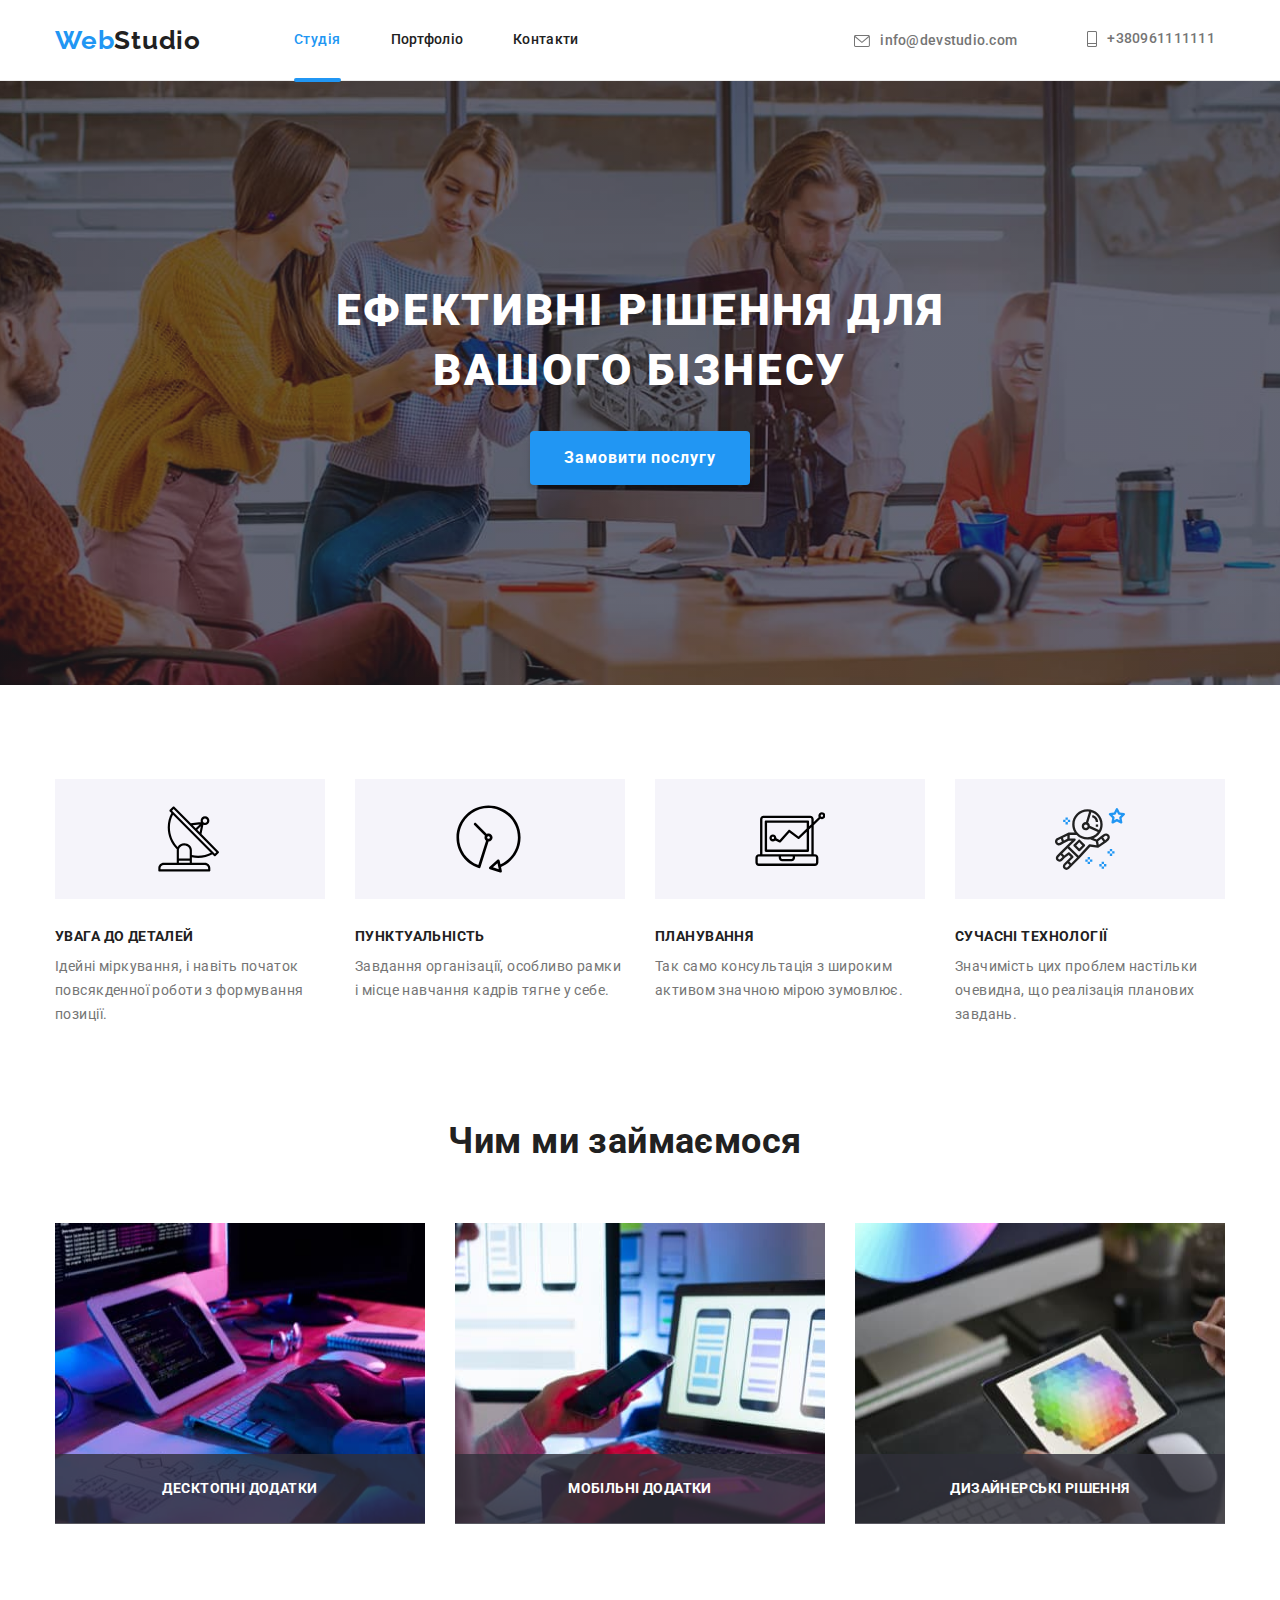
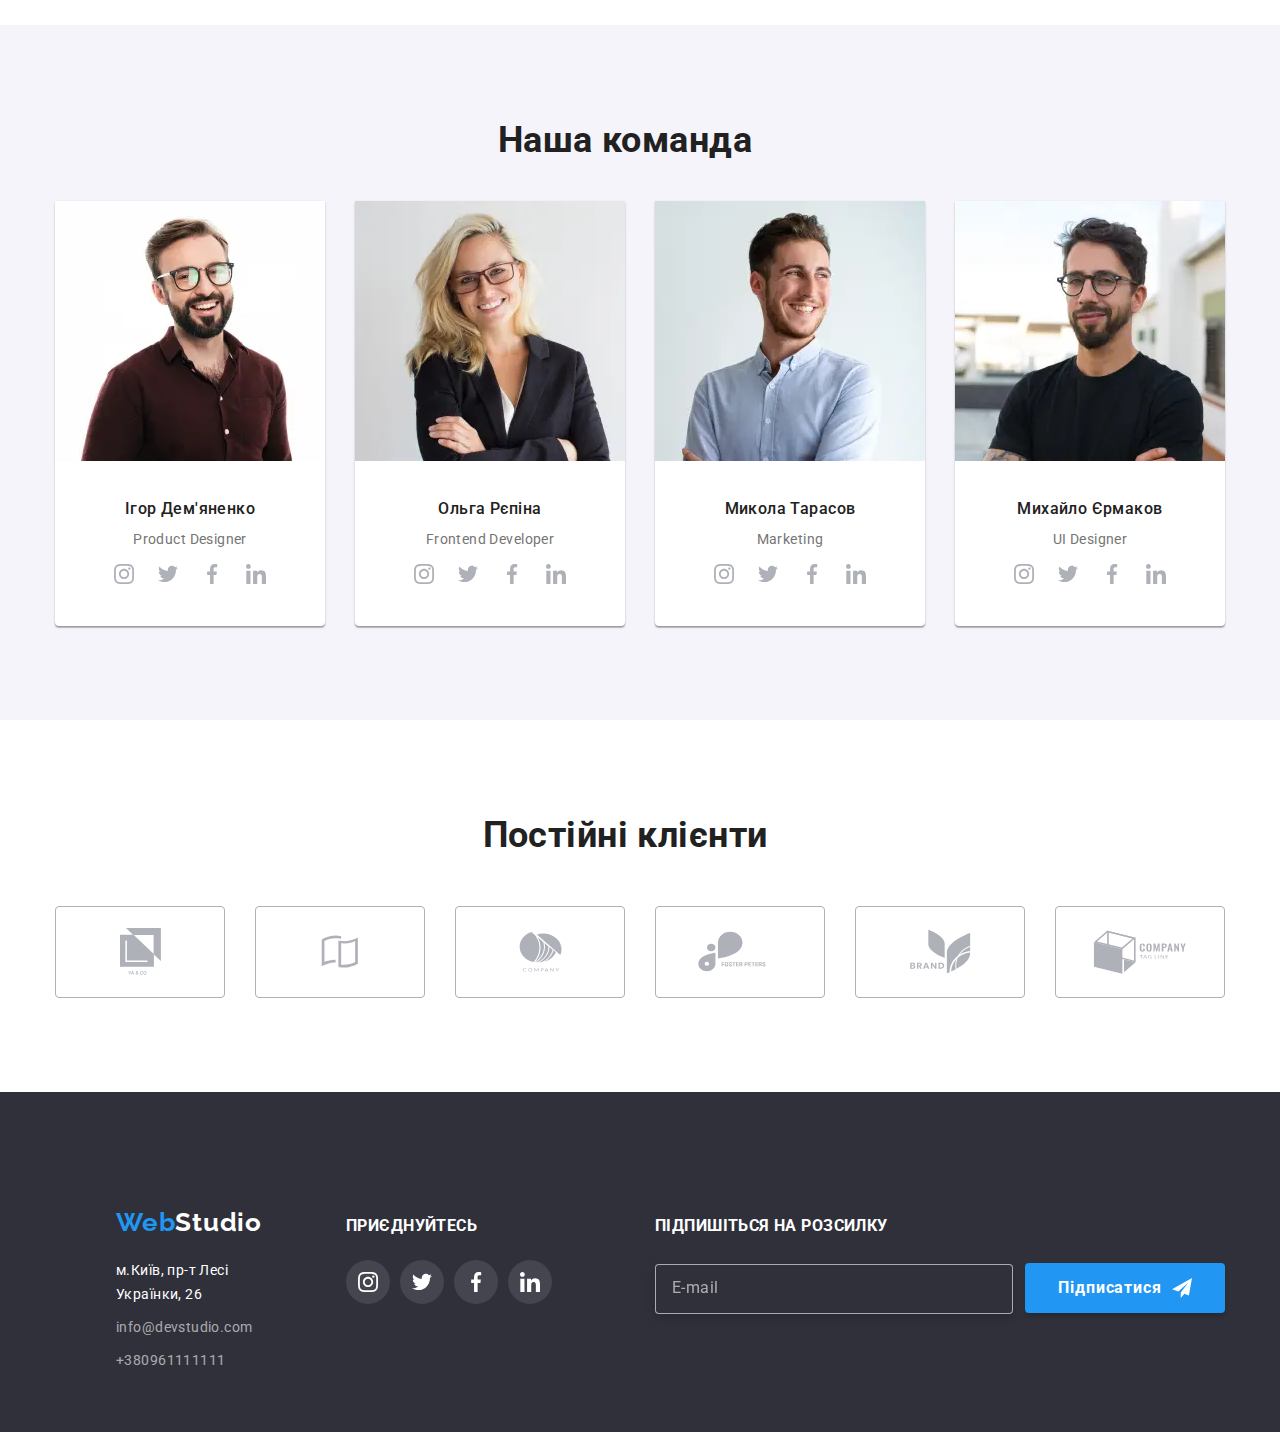
==== commit 7ef231e0: "дз 8 с исправлениями" ====
--- a/index.html
+++ b/index.html
@@ -25,53 +25,63 @@
   </head>
 
   <body>
-
-<header class="header">
-
-  <!-- header-mobile -->
-
-<div class="mobile-header">
-
-   <a href="./index.html" class="logo mobile__logo">
-    Web<span class="header__logo">Studio</span></a>
-
-
-
-<button class="menu-btn js-open-menu">
-  <svg width="24px" height="16px">
-    <use class="menu-btn__menu" href="./images/icons.svg#icon-menu_mobile"></use>
-  </svg>
-  </button>
-</div> 
-
-<div class="mob-menu js-menu-container">
-
-  <div class="mob-menu__body">
-    <button class="menu-btn__close js-close-menu">
-      <svg width="24px" height="16px">
-        <use href="./images/icons.svg#icon-close_header-menu"></use>
-        </svg>
-    </button>
-    <ul>
-      <li class="mob-menu__item-current"><a href=""></a>Студія</li>
-      <li class="mob-menu__item"><a href=""></a>Портфоліо</li>
-      <li class="mob-menu__item"><a href=""></a>Контакти</li>
-    </ul>
-    <ul class="mob-menu__auth-nav">
-      <li class="mob-menu__tel"><a class="mob-menu__mob" href="tel:+380961111111">+38 096 111 11 11</a></li>
-      <li><a class="mob-menu__email" href="mailto:info@devstudio.com">info@devstudio.com</a></li>
-    </ul>
-    <ul class="mob-menu__contact">
-      <li class="mob-menu__link"><a href="" ></a>Instagram</li>
-      <li class="mob-menu__link"><a href="" ></a>Twitter</li>
-      <li class="mob-menu__link"><a href="" ></a>Facebook</li>
-      <li class="mob-menu__link"><a href="" ></a>LinkedIn</li>
-    </ul>
-  </div>
-</div>
-
-<!-- header-desctop -->
-    
+    <header class="header">
+      <!-- header-mobile -->
+
+      <div class="mobile-header">
+        <a href="./index.html" class="logo mobile__logo">
+          Web<span class="header__logo">Studio</span></a
+        >
+
+        <button class="menu-btn js-open-menu">
+          <svg width="24px" height="16px">
+            <use
+              class="menu-btn__menu"
+              href="./images/icons.svg#icon-menu_mobile"
+            ></use>
+          </svg>
+        </button>
+      </div>
+
+      <div class="mob-menu js-menu-container">
+        <div class="mob-menu__body">
+          <button class="menu-btn__close js-close-menu">
+            <svg width="24px" height="16px">
+              <use href="./images/icons.svg#icon-close_header-menu"></use>
+            </svg>
+          </button>
+
+          <ul>
+            <li class="mob-menu__item-current"><a href=""></a>Студія</li>
+            <li class="mob-menu__item"><a href=""></a>Портфоліо</li>
+            <li class="mob-menu__item"><a href=""></a>Контакти</li>
+          </ul>
+
+          <div class="mob-menu__wrap">
+            <ul class="mob-menu__auth-nav">
+              <li class="mob-menu__tel">
+                <a class="mob-menu__mob" href="tel:+380961111111"
+                  >+38 096 111 11 11</a
+                >
+              </li>
+              <li>
+                <a class="mob-menu__email" href="mailto:info@devstudio.com"
+                  >info@devstudio.com</a
+                >
+              </li>
+            </ul>
+            <ul class="mob-menu__contact">
+              <li class="mob-menu__link"><a href=""></a>Instagram</li>
+              <li class="mob-menu__link"><a href=""></a>Twitter</li>
+              <li class="mob-menu__link"><a href=""></a>Facebook</li>
+              <li class="mob-menu__link"><a href=""></a>LinkedIn</li>
+            </ul>
+          </div>
+        </div>
+      </div>
+
+      <!-- header-desctop -->
+
       <div class="container header__main-nav">
         <nav class="header__nav">
           <a href="./index.html" class="logo">
@@ -92,7 +102,8 @@
               <svg class="header__svg" width="16px" height="12px">
                 <use href="./images/icons.svg#icon-envelope"></use>
               </svg>
-              info@devstudio.com</a>
+              info@devstudio.com</a
+            >
           </li>
 
           <li class="item">
@@ -118,8 +129,6 @@
               <button data-modal-open type="button" class="button">
                 Замовити послугу
               </button>
-
-              
             </div>
           </div>
         </div>
@@ -182,7 +191,6 @@
             </li>
           </ul>
         </div>
-     
       </section>
 
       <!--Чем занимается-->
@@ -241,67 +249,68 @@
           <ul class="team__list">
             <li class="team__item">
               <div class="team__card">
-
-               <picture>
-
-               <source
-                srcset="
-                ./images/demyanenko-480.webp 1x,
-                ./images/demyanenko-480@2x.webp 2x"
-
-                type="image/webp"
-                media="(max-width: 767px)"
-                />
-
-                <source
-                srcset="
-                ./images/demyanenko-480.jpg 1x,
-                ./images/demyanenko-480@2x.jpg 2x"
-
-                type="image/jpg"
-                media="(max-width: 767px)"
-                />
-
-                <source
-                srcset="
-                ./images/demyanenko-1200.webp 1x,
-                ./images/demyanenko-1200@2x.webp 2x"
-                
-                type="image/webp"
-                media="(min-width: 1200px)"
-                />
-
-                <source
-                srcset="
-                ./images/demyanenko-1200.jpg 1x,
-                ./images/demyanenko-1200@2x.jpg 2x"
-                
-                type="image/jpg"
-                media="(min-width: 1200px)"
-                />
-
-                <source
-                srcset="
-                ./images/demyanenko-768.webp 1x,
-                ./images/demyanenko-768@2x.webp 2x"
-                
-                type="image/webp"
-                media="(min-width: 768px)"
-                />
-
-                <source
-                srcset="
-                ./images/demyanenko-768.jpg 1x,
-                ./images/demyanenko-768@2x.jpg 2x"
-                
-                type="image/jpg"
-                media="(min-width: 768px)"
-                />
-
-               <img src="./images/demyanenko-1200.jpg 1x, ./images/demyanenko-1200@2x.jpg 2x"
-                alt="">
-               </picture>
-  
+                <picture>
+                  <source
+                    srcset="
+                      ./images/demyanenko-480.webp    1x,
+                      ./images/demyanenko-480@2x.webp 2x
+                    "
+                    type="image/webp"
+                    media="(max-width: 767px)"
+                  />
+
+                  <source
+                    srcset="
+                      ./images/demyanenko-480.jpg    1x,
+                      ./images/demyanenko-480@2x.jpg 2x
+                    "
+                    type="image/jpg"
+                    media="(max-width: 767px)"
+                  />
+
+                  <source
+                    srcset="
+                      ./images/demyanenko-1200.webp    1x,
+                      ./images/demyanenko-1200@2x.webp 2x
+                    "
+                    type="image/webp"
+                    media="(min-width: 1200px)"
+                  />
+
+                  <source
+                    srcset="
+                      ./images/demyanenko-1200.jpg    1x,
+                      ./images/demyanenko-1200@2x.jpg 2x
+                    "
+                    type="image/jpg"
+                    media="(min-width: 1200px)"
+                  />
+
+                  <source
+                    srcset="
+                      ./images/demyanenko-768.webp    1x,
+                      ./images/demyanenko-768@2x.webp 2x
+                    "
+                    type="image/webp"
+                    media="(min-width: 768px)"
+                  />
+
+                  <source
+                    srcset="
+                      ./images/demyanenko-768.jpg    1x,
+                      ./images/demyanenko-768@2x.jpg 2x
+                    "
+                    type="image/jpg"
+                    media="(min-width: 768px)"
+                  />
+
+                  <img
+                    class="team__img"
+                    src="./images/demyanenko-1200.jpg1x,./images/demyanenko-1200@2x.jpg2x"
+                    alt="Дем'яненко"
+                  />
+                </picture>
+
                 <!-- <img
                   class="team__image"
                   src="./images/demyanenko.jpg"
@@ -352,67 +361,67 @@
             </li>
             <li class="team__item">
               <div class="team__card">
-
                 <picture>
-
-                  <source
-                   srcset="
-                   ./images/repina-480.webp 1x,
-                   ./images/repina-480@2x.webp 2x"
-   
-                   type="image/webp"
-                   media="(max-width: 767px)"
-                   />
-   
-                   <source
-                   srcset="
-                   ./images/repina-480.jpg 1x,
-                   ./images/repina-480@2x.jpg 2x"
-   
-                   type="image/jpg"
-                   media="(max-width: 767px)"
-                   />
-   
-                   <source
-                   srcset="
-                   ./images/repina-1200.webp 1x,
-                   ./images/repina-1200@2x.webp 2x"
-                   
-                   type="image/webp"
-                   media="(min-width: 1200px)"
-                   />
-   
-                   <source
-                   srcset="
-                   ./images/repina-1200.jpg 1x,
-                   ./images/repina-1200@2x.jpg 2x"
-                   
-                   type="image/jpg"
-                   media="(min-width: 1200px)"
-                   />
-   
-                   <source
-                   srcset="
-                   ./images/repina-768.webp 1x,
-                   ./images/repina-768@2x.webp 2x"
-                   
-                   type="image/webp"
-                   media="(min-width: 768px)"
-                   />
-   
-                   <source
-                   srcset="
-                   ./images/repina-768.jpg 1x,
-                   ./images/repina-768@2x.jpg 2x"
-                   
-                   type="image/jpg"
-                   media="(min-width: 768px)"
-                   />
-   
-                  <img src="./images/repina-1200.jpg 1x, ./images/repina-1200@2x.jpg 2x"
-                   alt="">
-                  </picture>
-
+                  <source
+                    srcset="
+                      ./images/repina-480.webp    1x,
+                      ./images/repina-480@2x.webp 2x
+                    "
+                    type="image/webp"
+                    media="(max-width: 767px)"
+                  />
+
+                  <source
+                    srcset="
+                      ./images/repina-480.jpg    1x,
+                      ./images/repina-480@2x.jpg 2x
+                    "
+                    type="image/jpg"
+                    media="(max-width: 767px)"
+                  />
+
+                  <source
+                    srcset="
+                      ./images/repina-1200.webp    1x,
+                      ./images/repina-1200@2x.webp 2x
+                    "
+                    type="image/webp"
+                    media="(min-width: 1200px)"
+                  />
+
+                  <source
+                    srcset="
+                      ./images/repina-1200.jpg    1x,
+                      ./images/repina-1200@2x.jpg 2x
+                    "
+                    type="image/jpg"
+                    media="(min-width: 1200px)"
+                  />
+
+                  <source
+                    srcset="
+                      ./images/repina-768.webp    1x,
+                      ./images/repina-768@2x.webp 2x
+                    "
+                    type="image/webp"
+                    media="(min-width: 768px)"
+                  />
+
+                  <source
+                    srcset="
+                      ./images/repina-768.jpg    1x,
+                      ./images/repina-768@2x.jpg 2x
+                    "
+                    type="image/jpg"
+                    media="(min-width: 768px)"
+                  />
+
+                  <img
+                    class="team__img"
+                    src="./images/repina-1200.jpg1x,./images/repina-1200@2x.jpg2x"
+                    alt="Рєпіна"
+                  />
+                </picture>
 
                 <!-- <img
                   class="team__image"
@@ -463,68 +472,67 @@
             </li>
             <li class="team__item">
               <div class="team__card">
-
-
                 <picture>
-
-                  <source
-                   srcset="
-                   ./images/tarasov-480.webp 1x,
-                   ./images/tarasov-480@2x.webp 2x"
-   
-                   type="image/webp"
-                   media="(max-width: 767px)"
-                   />
-   
-                   <source
-                   srcset="
-                   ./images/tarasov-480.jpg 1x,
-                   ./images/tarasov-480@2x.jpg 2x"
-   
-                   type="image/jpg"
-                   media="(max-width: 767px)"
-                   />
-   
-                   <source
-                   srcset="
-                   ./images/tarasov-1200.webp 1x,
-                   ./images/tarasov-1200@2x.webp 2x"
-                   
-                   type="image/webp"
-                   media="(min-width: 1200px)"
-                   />
-   
-                   <source
-                   srcset="
-                   ./images/tarasov-1200.jpg 1x,
-                   ./images/tarasov-1200@2x.jpg 2x"
-                   
-                   type="image/jpg"
-                   media="(min-width: 1200px)"
-                   />
-   
-                   <source
-                   srcset="
-                   ./images/tarasov-768.webp 1x,
-                   ./images/tarasov-768@2x.webp 2x"
-                   
-                   type="image/webp"
-                   media="(min-width: 768px)"
-                   />
-   
-                   <source
-                   srcset="
-                   ./images/tarasov-768.jpg 1x,
-                   ./images/tarasov-768@2x.jpg 2x"
-                   
-                   type="image/jpg"
-                   media="(min-width: 768px)"
-                   />
-   
-                  <img src="./images/tarasov-1200.jpg 1x, ./images/tarasov-1200@2x.jpg 2x"
-                   alt="">
-                  </picture>
-
+                  <source
+                    srcset="
+                      ./images/tarasov-480.webp    1x,
+                      ./images/tarasov-480@2x.webp 2x
+                    "
+                    type="image/webp"
+                    media="(max-width: 767px)"
+                  />
+
+                  <source
+                    srcset="
+                      ./images/tarasov-480.jpg    1x,
+                      ./images/tarasov-480@2x.jpg 2x
+                    "
+                    type="image/jpg"
+                    media="(max-width: 767px)"
+                  />
+
+                  <source
+                    srcset="
+                      ./images/tarasov-1200.webp    1x,
+                      ./images/tarasov-1200@2x.webp 2x
+                    "
+                    type="image/webp"
+                    media="(min-width: 1200px)"
+                  />
+
+                  <source
+                    srcset="
+                      ./images/tarasov-1200.jpg    1x,
+                      ./images/tarasov-1200@2x.jpg 2x
+                    "
+                    type="image/jpg"
+                    media="(min-width: 1200px)"
+                  />
+
+                  <source
+                    srcset="
+                      ./images/tarasov-768.webp    1x,
+                      ./images/tarasov-768@2x.webp 2x
+                    "
+                    type="image/webp"
+                    media="(min-width: 768px)"
+                  />
+
+                  <source
+                    srcset="
+                      ./images/tarasov-768.jpg    1x,
+                      ./images/tarasov-768@2x.jpg 2x
+                    "
+                    type="image/jpg"
+                    media="(min-width: 768px)"
+                  />
+
+                  <img
+                    class="team__img"
+                    src="./images/tarasov-1200.jpg1x,./images/tarasov-1200@2x.jpg2x"
+                    alt="Тарасов"
+                  />
+                </picture>
 
                 <!-- <img
                   class="team__image"
@@ -575,67 +583,67 @@
             </li>
             <li class="team__item">
               <div class="team__card">
-
                 <picture>
-
-                  <source
-                   srcset="
-                   ./images/ermakov-480.webp 1x,
-                   ./images/ermakov-480@2x.webp 2x"
-   
-                   type="image/webp"
-                   media="(max-width: 767px)"
-                   />
-   
-                   <source
-                   srcset="
-                   ./images/ermakov-480.jpg 1x,
-                   ./images/ermakov-480@2x.jpg 2x"
-   
-                   type="image/jpg"
-                   media="(max-width: 767px)"
-                   />
-   
-                   <source
-                   srcset="
-                   ./images/ermakov-1200.webp 1x,
-                   ./images/ermakov-1200@2x.webp 2x"
-                   
-                   type="image/webp"
-                   media="(min-width: 1200px)"
-                   />
-   
-                   <source
-                   srcset="
-                   ./images/ermakov-1200.jpg 1x,
-                   ./images/ermakov-1200@2x.jpg 2x"
-                   
-                   type="image/jpg"
-                   media="(min-width: 1200px)"
-                   />
-   
-                   <source
-                   srcset="
-                   ./images/ermakov-768.webp 1x,
-                   ./images/ermakov-768@2x.webp 2x"
-                   
-                   type="image/webp"
-                   media="(min-width: 768px)"
-                   />
-   
-                   <source
-                   srcset="
-                   ./images/ermakov-768.jpg 1x,
-                   ./images/ermakov-768@2x.jpg 2x"
-                   
-                   type="image/jpg"
-                   media="(min-width: 768px)"
-                   />
-   
-                  <img src="./images/ermakov-1200.jpg 1x, ./images/ermakov-1200@2x.jpg 2x"
-                   alt="">
-                  </picture>
-
+                  <source
+                    srcset="
+                      ./images/ermakov-480.webp    1x,
+                      ./images/ermakov-480@2x.webp 2x
+                    "
+                    type="image/webp"
+                    media="(max-width: 767px)"
+                  />
+
+                  <source
+                    srcset="
+                      ./images/ermakov-480.jpg    1x,
+                      ./images/ermakov-480@2x.jpg 2x
+                    "
+                    type="image/jpg"
+                    media="(max-width: 767px)"
+                  />
+
+                  <source
+                    srcset="
+                      ./images/ermakov-1200.webp    1x,
+                      ./images/ermakov-1200@2x.webp 2x
+                    "
+                    type="image/webp"
+                    media="(min-width: 1200px)"
+                  />
+
+                  <source
+                    srcset="
+                      ./images/ermakov-1200.jpg    1x,
+                      ./images/ermakov-1200@2x.jpg 2x
+                    "
+                    type="image/jpg"
+                    media="(min-width: 1200px)"
+                  />
+
+                  <source
+                    srcset="
+                      ./images/ermakov-768.webp    1x,
+                      ./images/ermakov-768@2x.webp 2x
+                    "
+                    type="image/webp"
+                    media="(min-width: 768px)"
+                  />
+
+                  <source
+                    srcset="
+                      ./images/ermakov-768.jpg    1x,
+                      ./images/ermakov-768@2x.jpg 2x
+                    "
+                    type="image/jpg"
+                    media="(min-width: 768px)"
+                  />
+
+                  <img
+                    class="team__img"
+                    src="./images/ermakov-1200.jpg1x,./images/ermakov-1200@2x.jpg2x"
+                    alt="Єрмаков"
+                  />
+                </picture>
 
                 <!-- <img
                   class="team__image"
@@ -850,7 +858,7 @@
       </div>
     </footer>
 
- <!-- бэкдроп -->
+    <!-- бэкдроп -->
     <div class="backdrop is-hidden" data-modal>
       <div class="modal">
         <button class="modal-btn" data-modal-close>
@@ -860,9 +868,7 @@
         </button>
 
         <form class="form">
-          <p class="form-title">
-            Залиште свої дані, ми вам передзвонимо
-          </p>
+          <p class="form-title">Залиште свої дані, ми вам передзвонимо</p>
 
           <label for="inputName" class="label">Ім'я</label>
           <div class="input-wrapper">
@@ -917,12 +923,7 @@
           </textarea>
 
           <label class="check-label">
-            <input
-              type="checkbox"
-              name="check"
-              class="input-check"
-              checked
-            />
+            <input type="checkbox" name="check" class="input-check" checked />
             <span class="check-wrapp">
               <svg class="check-icon" width="16" height="15">
                 <use href="./images/icons.svg#icon-icon-check"></use>
@@ -930,18 +931,13 @@
             </span>
 
             Погоджуюся з розсилкою та приймаю
-            <a href="#" target="_blank" class="check-link">
-              Умови договору
-            </a>
+            <a href="#" target="_blank" class="check-link"> Умови договору </a>
           </label>
 
-          <button class="button form-button" type="submit">
-            Відправити
-          </button>
+          <button class="button form-button" type="submit">Відправити</button>
         </form>
       </div>
     </div>
-
 
     <script src="./js/mobile-menu.js"></script>
     <script src="./js/modal.js"></script>
--- a/css/main.min.css
+++ b/css/main.min.css
@@ -1 +1 @@
-/*! modern-normalize v1.1.0 | MIT License | https://github.com/sindresorhus/modern-normalize */*,::after,::before{box-sizing:border-box}html{-moz-tab-size:4;tab-size:4}html{line-height:1.15;-webkit-text-size-adjust:100%}body{margin:0}body{font-family:system-ui,-apple-system,"Segoe UI",Roboto,Helvetica,Arial,sans-serif,"Apple Color Emoji","Segoe UI Emoji"}hr{height:0;color:inherit}abbr[title]{text-decoration:underline dotted}b,strong{font-weight:bolder}code,kbd,pre,samp{font-family:ui-monospace,SFMono-Regular,Consolas,"Liberation Mono",Menlo,monospace;font-size:1em}small{font-size:80%}sub,sup{font-size:75%;line-height:0;position:relative;vertical-align:baseline}sub{bottom:-0.25em}sup{top:-0.5em}table{text-indent:0;border-color:inherit}button,input,optgroup,select,textarea{font-family:inherit;font-size:100%;line-height:1.15;margin:0}button,select{text-transform:none}[type=button],[type=reset],[type=submit],button{-webkit-appearance:button}::-moz-focus-inner{border-style:none;padding:0}:-moz-focusring{outline:1px dotted ButtonText}:-moz-ui-invalid{box-shadow:none}legend{padding:0}progress{vertical-align:baseline}::-webkit-inner-spin-button,::-webkit-outer-spin-button{height:auto}[type=search]{-webkit-appearance:textfield;outline-offset:-2px}::-webkit-search-decoration{-webkit-appearance:none}::-webkit-file-upload-button{-webkit-appearance:button;font:inherit}summary{display:list-item}:root{--primary-text-color: #757575;--title-text-color: #212121;--accent-color: #2f303a;--blue-color: #2196f3;--white-color: #ffffff}body,h1,h2,h3,h4,h5,h6,p,ul,ol,li{margin:0;padding:0}ul,ol{list-style:none}.visually-hidden{position:absolute;white-space:nowrap;width:1px;height:1px;overflow:hidden;border:0;padding:0;clip:rect(0 0 0 0);clip-path:inset(50%);margin:-1px}body{color:var(--primary-text-color);font-family:Roboto,sans-serif;letter-spacing:.03em;font-weight:400;font-size:14px;line-height:1.71}.container{width:100%;margin-left:auto;margin-right:auto;padding-right:15px;padding-left:15px}@media screen and (min-width: 479.98px){.container{width:479.98px}}@media screen and (min-width: 767.98px){.container{width:767.98px}}@media screen and (min-width: 1199.98px){.container{width:1199.98px}}.section{padding-top:60px;padding-bottom:60px;margin:0px}@media screen and (min-width: 1199.98px){.section{padding-top:94px;padding-bottom:94px}}.section-title{color:var(--title-text-color);font-weight:700;font-size:36px;line-height:1.17;text-align:center;margin-bottom:30px;margin-right:30px}@media screen and (min-width: 767.98px){.section-title{margin-bottom:30px;margin-right:30px}}@media screen and (min-width: 1199.98px){.section-title{margin-bottom:10px;margin-right:30px}}.button{color:#fff;background-color:#2196f3;border-radius:4px;border-color:rgba(0,0,0,0);padding:10px 32px;display:inline-block;min-width:200px;min-height:50px;text-align:center;box-shadow:0px 4px 4px rgba(0,0,0,.15);letter-spacing:.06em;font-weight:700;font-size:16px;line-height:1.88;cursor:pointer;transition:background-color 250ms cubic-bezier(0.4, 0, 0.2, 1),color 250ms cubic-bezier(0.4, 0, 0.2, 1),box-shadow 250ms cubic-bezier(0.4, 0, 0.2, 1)}@media screen and (min-width: 1199.98px){.button{min-width:216px}}.button:hover,.button:focus{color:#2196f3;background-color:#fff}.header{border-bottom:1px solid #ececec}.header__main-nav{display:none}@media screen and (min-width: 767.98px){.header__main-nav{display:flex;align-items:center}}@media screen and (min-width: 1199.98px){.header__main-nav{display:flex;align-items:center}}.header__nav{display:flex;align-items:center}.header__logo{color:var(--title-text-color)}@media screen and (min-width: 767.98px){.header__site-nav{margin-left:88px}}@media screen and (min-width: 1199.98px){.header__site-nav{margin-left:93px}}.header__site-nav .item{align-self:center;position:relative}.header__site-nav .item+.item{margin-left:50px}.header__site-nav.list{display:flex}.header__site-nav .link{color:var(--title-text-color);letter-spacing:.02em;text-decoration:none;font-weight:500;font-size:14px;line-height:1.14;padding-top:32px;padding-bottom:32px;display:block;transition:color 250ms cubic-bezier(0.4, 0, 0.2, 1)}.header__site-nav .link:hover,.header__site-nav .link:focus{color:var(--blue-color)}.header__site-nav .link-current{color:var(--blue-color);font-weight:500;font-size:14px;line-height:1.14;text-decoration:none;padding-top:32px;padding-bottom:32px}.header__site-nav .link-current,.header .header__site-nav .link-portfolio{position:relative}.header__site-nav .link-current::after,.header .header__site-nav .link-portfolio::after{display:block;content:"";height:4px;width:100%;background:var(--blue-color);border-radius:2px;bottom:-3px;position:absolute}@media screen and (min-width: 767.98px){.header__auth-nav{display:block;margin-left:auto}}@media screen and (min-width: 1199.98px){.header__auth-nav{display:flex;margin-left:auto;align-items:baseline}}.header__auth-nav .item{display:flex}.header__auth-nav .item+.item{margin-left:0}@media screen and (min-width: 1199.98px){.header__auth-nav .item+.item{margin-left:50px}}@media screen and (min-width: 767.98px){.header__auth-nav .header__auth-nav list{margin-left:auto}}.header__auth-nav .link{color:#757575;letter-spacing:.02em;font-weight:500;font-size:14px;line-height:1.14;text-decoration:none;padding-top:32px;padding-bottom:32px;display:block;transition:color 250ms cubic-bezier(0.4, 0, 0.2, 1)}.header__auth-nav .link:hover,.header__auth-nav .link:focus{fill:#2196f3;color:#2196f3}@media screen and (min-width: 767.98px){.header__auth-nav .link{font-weight:500;font-size:12px;line-height:1.17;letter-spacing:.02em;padding:0;display:flex;margin:10px}}@media screen and (min-width: 1199.98px){.header__auth-nav .link{font-weight:500;font-size:14px;line-height:1.14;letter-spacing:.02em;padding:0;display:flex;margin:10px}}.header__svg{fill:currentColor;margin-right:10px;align-self:center}.logo{color:var(--blue-color);font-family:Raleway,sans-serif;letter-spacing:.03em;font-weight:700;font-size:26px;line-height:1.19;text-decoration:none}.hero{text-align:center;padding-top:0;padding-bottom:0}.hero__title{background-color:linear-gradient(rgba(47, 48, 58, 0.4), rgba(47, 48, 58, 0.4));color:var(--white-color);letter-spacing:.06em;font-weight:900;font-size:26px;line-height:1.6;text-transform:uppercase;text-align:center;margin-top:0;margin-bottom:30px}@media screen and (min-width: 767.98px){.hero__title{width:360px;margin-left:auto;margin-right:auto}}@media screen and (min-width: 1199.98px){.hero__title{width:100%;font-weight:900;font-size:44px;line-height:1.36}}.hero__main-title{max-width:700px;text-align:center;margin-left:auto;margin-right:auto}.hero__wrapper{max-width:1600px;margin-right:auto;margin-left:auto;padding-top:118px;padding-bottom:118px;background:linear-gradient(rgba(47, 48, 58, 0.4), rgba(47, 48, 58, 0.4)),url("../images/hero-480.jpg") no-repeat center/cover,var(--accent-color)}@media(min-device-pixel-ratio: 2),(min-resolution: 192dpi),(min-resolution: 2dppx){.hero__wrapper{background:linear-gradient(rgba(47, 48, 58, 0.4), rgba(47, 48, 58, 0.4)),url("../images/hero-480@2x.jpg") no-repeat center/cover,var(--accent-color)}}@media screen and (min-width: 767.98px){.hero__wrapper{background:linear-gradient(rgba(47, 48, 58, 0.4), rgba(47, 48, 58, 0.4)),url("../images/hero-768.jpg") no-repeat center/cover,var(--accent-color)}}@media screen and (min-width: 767.98px)and (min-device-pixel-ratio: 2),screen and (min-width: 767.98px)and (min-resolution: 192dpi),screen and (min-width: 767.98px)and (min-resolution: 2dppx){.hero__wrapper{background:linear-gradient(rgba(47, 48, 58, 0.4), rgba(47, 48, 58, 0.4)),url("../images/hero-768@2x.jpg") no-repeat center/cover,var(--accent-color)}}@media screen and (min-width: 1199.98px){.hero__wrapper{padding-top:200px;padding-bottom:200px;background:linear-gradient(rgba(47, 48, 58, 0.4), rgba(47, 48, 58, 0.4)),url("../images/hero-1200.jpg") no-repeat center/cover,var(--accent-color)}}@media screen and (min-width: 1199.98px)and (min-device-pixel-ratio: 2),screen and (min-width: 1199.98px)and (min-resolution: 192dpi),screen and (min-width: 1199.98px)and (min-resolution: 2dppx){.hero__wrapper{background:linear-gradient(rgba(47, 48, 58, 0.4), rgba(47, 48, 58, 0.4)),url("../images/hero-1200@2x.jpg") no-repeat center/cover,var(--accent-color)}}.backdrop{position:fixed;top:0;left:0;width:100%;height:100%;overflow-y:auto;overflow-x:hidden;background-color:rgba(0,0,0,.2);z-index:3}.backdrop.is-hidden{opacity:0;pointer-events:none;visibility:hidden}.modal{position:relative;top:50%;left:50%;transform:translate(-50%, -50%);width:450px;padding:40px;background-color:#fff;box-shadow:0px 1px 3px rgba(0,0,0,.12),0px 1px 1px rgba(0,0,0,.14),0px 2px 1px rgba(0,0,0,.2);border-radius:4px}@media screen and (min-width: 1199.98px){.modal{width:528px}}.modal-btn{position:absolute;top:8px;right:8px;display:flex;align-items:center;justify-content:center;width:30px;height:30px;border-radius:50%;background:var(--white-color);border:1px solid rgba(0,0,0,.1);cursor:pointer;padding:0;outline:none}.close{transition:fill 250ms cubic-bezier(0.4, 0, 0.2, 1)}.modal-btn:hover .close,.modal-btn:focus .close{fill:var(--blue-color)}.form-title{width:370px;margin-left:auto;margin-right:auto;margin-bottom:12px;font-weight:700;font-size:20px;line-height:1,15;text-align:center;letter-spacing:.03em;color:#212121}@media screen and (min-width: 1199.98px){.form-title{width:100%}}.label{display:block;padding-bottom:4px;font-size:12px;line-height:1,17px;letter-spacing:.01em;text-align:left;color:#757575}.input-wrapper{position:relative;margin-bottom:10px}.input-icon{position:absolute;left:12px;top:50%;transform:translateY(-50%);transition:fill 250ms cubic-bezier(0.4, 0, 0.2, 1)}.input{width:100%;height:40px;padding:12px 16px;background:var(--white-color);border:1px solid rgba(33,33,33,.2);border-radius:4px;outline:none;font-size:12px;line-height:1,17px;letter-spacing:.01em;color:#212121;transition:border-color 250ms cubic-bezier(0.4, 0, 0.2, 1)}.input:focus{border-color:#2196f3}.input ::placeholder{color:rgba(117,117,117,.5)}.input:focus+.input-icon{fill:#2196f3}.textarea{height:120px;resize:none;margin-bottom:20px}.field{padding-left:45px}.check-label{position:relative;display:flex;align-items:center;margin-bottom:20px;margin-left:7px}@media screen and (min-width: 479.98px)and (max-width: 1199px){.check-label{font-weight:400;font-size:12px;line-height:1.17;letter-spacing:.03em}}.check-wrapp{display:block;align-self:baseline;width:16px;height:15px;border:2px solid #212121;border-radius:2px;margin-right:9px}.check-icon{opacity:0}.input-check{position:absolute;left:0;bottom:0;height:0;width:0;opacity:0}.input-check:checked+.check-wrapp{border:none}.input-check:checked+.check-wrapp .check-icon{opacity:1}.check-link{margin-left:9px;color:#2196f3}.form-button{display:flex;margin:0 auto;width:200px;height:50px;left:700px;top:712px;justify-content:center;cursor:pointer;background:var(--blue-color);box-shadow:0px 4px 4px rgba(0,0,0,.15);border-radius:4px}.form-button:hover,.form-button:focus{color:var(--white-color);background-color:#188ce8;box-shadow:0px 4px 4px rgba(0,0,0,.15);border-radius:4px}.feature__list{display:block;gap:30px}@media screen and (min-width: 767.98px){.feature__list{display:flex;flex-wrap:wrap}}@media screen and (min-width: 1199.98px){.feature__list{display:flex;flex-wrap:nowrap;justify-content:space-between}}.feature__list p:not(:last-child){margin-top:10px;margin-bottom:30px}@media screen and (min-width: 1199.98px){.feature__list p:not(:last-child){margin-bottom:0}}.feature__list .title{text-align:center;color:var(--title-text-color);font-weight:700;font-size:14px;line-height:1.14;margin-bottom:10px}@media screen and (min-width: 1199.98px){.feature__list .title{text-align:left}}.feature__item{width:100%}@media screen and (max-width: 767.98px){.feature__item:not(:last-child){margin-bottom:30px}}@media screen and (min-width: 767.98px){.feature__item{flex-basis:calc((100% - 30px)/2)}}@media screen and (min-width: 1199.98px){.feature__item{margin-bottom:0;flex-basis:calc((100% - 90px)/4)}}.feature__icons{background-color:#f5f4fa;width:100%;height:120px;margin-right:30px;margin-bottom:30px;display:flex;align-self:center}.feature__icons:last-child{margin-right:0}@media screen and (min-width: 767.98px){.feature__icons{width:100%}}@media screen and (min-width: 1199.98px){.feature__icons{width:100%}}.feature__icon{margin:auto}.engage{padding-top:0;display:none}.engage__list{padding-top:50px;display:flex}.engage__img{margin-left:30px}.engage__img:first-child{margin-left:0}.engage__descr{position:absolute;bottom:7px;left:0;width:100%;height:70px;background-color:rgba(47,48,58,.8);color:#fff;display:flex;align-items:center;justify-content:center;font-weight:700;letter-spacing:.03em;text-transform:uppercase}@media screen and (min-width: 767.98px){.engage{display:none}}@media screen and (min-width: 1199.98px){.engage{display:flex}}.wrapper__image{position:relative}.team{background-color:#f5f4fa}.team__list{display:block}@media screen and (min-width: 767.98px){.team__list{display:flex;flex-wrap:wrap;justify-content:space-between}}@media screen and (min-width: 1199.98px){.team__list{display:flex;flex-wrap:nowrap}}.team .title{color:var(--title-text-color);font-weight:500;font-size:16px;line-height:1.2;margin-bottom:10px}.team__item{padding-top:30px}@media screen and (min-width: 767.98px){.team__item{flex-basis:calc((100% - 30px)/2)}}@media screen and (min-width: 1199.98px){.team__item{margin-left:30px}.team__item:first-child{margin-left:0}.team__item>.team__item{padding-top:30px}}.team__card{background-color:var(--white-color);box-shadow:0px 1px 3px rgba(0,0,0,.12),0px 1px 1px rgba(0,0,0,.14),0px 2px 1px rgba(0,0,0,.2);border-radius:0px 0px 4px 4px}.team__image{display:block;width:100%;height:auto}.team__name{text-align:center;padding-top:30px;padding-bottom:24px}@media screen and (min-width: 1199.98px){.team__name{padding-bottom:30px}}.team__contact{display:flex;justify-content:center;align-items:center}.link-svg{width:44px;height:44px;border-radius:50%;color:#afb1b8;background-color:#fff;display:flex;justify-content:center;align-items:center;transition:background-color 250ms cubic-bezier(0.4, 0, 0.2, 1),color 250ms cubic-bezier(0.4, 0, 0.2, 1)}.link-svg:hover,.link-svg:focus{background-color:#2196f3;color:#fff}.icon-symbol{fill:currentColor}.clients__list{display:flex;flex-wrap:wrap;gap:30px}@media screen and (min-width: 767.98px){.clients__list{display:flex;flex-wrap:wrap;justify-content:space-between}}@media screen and (min-width: 1199.98px){.clients__list{display:flex;flex-wrap:nowrap;margin-top:50px}}.clients__link{width:100%;height:92px;border:1px solid #afb1b8;border-radius:4px;color:#afb1b8;background-color:var(--white-color);display:flex;justify-content:center;align-items:center;transition:color 250ms cubic-bezier(0.4, 0, 0.2, 1),box-shadow 250ms cubic-bezier(0.4, 0, 0.2, 1)}.clients__link:hover,.clients__link:focus{color:#2196f3;background-color:var(--white-color);border:1px solid var(--blue-color);border-radius:4px}@media screen and (min-width: 1199.98px){.clients__link{width:170px}}.clients__icon{fill:currentColor}.clients__company{width:100%;gap:30px;flex-basis:calc((100% - 30px)/2)}@media screen and (min-width: 767.98px){.clients{flex-basis:calc((100% - 60px)/3)}}.footer{background-color:var(--accent-color);margin-top:0px;padding-top:60px;padding-bottom:60px}.footer .footer__adress{color:var(--white-color);text-decoration:none}.footer .footer__link{color:rgba(255,255,255,.6);text-decoration:none;transition:background-color 250ms cubic-bezier(0.4, 0, 0.2, 1),color 250ms cubic-bezier(0.4, 0, 0.2, 1)}.footer .footer__link:hover,.footer .footer__link:focus{color:var(--white-color)}.footer__logo{color:var(--white-color)}.footer__nav{font-style:normal;padding-left:0;padding-top:20px}.footer__auth-nav:not(:last-child){margin-bottom:8px}@media screen and (min-width: 1199.98px){.footer__auth-nav:not(:last-child){margin-bottom:9px}}.footer__info{display:block;text-align:center}@media screen and (min-width: 767.98px){.footer__info{display:flex;flex-wrap:wrap}}@media screen and (min-width: 1199.98px){.footer__info{display:flex;flex-wrap:nowrap;align-items:baseline;text-align:start}}.footer__join{margin-top:60px;margin-bottom:60px}@media screen and (min-width: 767.98px){.footer__join{margin-top:0;margin-left:165px}}@media screen and (min-width: 1199.98px){.footer__join{margin-left:70px;margin-top:0;margin-bottom:0}}.footer__title{text-transform:uppercase;color:#fff;margin-bottom:20px}.footer__contact{display:flex;justify-content:center}@media screen and (min-width: 1199.98px){.footer__contact{justify-content:flex-start}}.footer__main-link{color:#fff;background-color:rgba(255,255,255,.1);margin-right:10px}.footer__label{display:block}@media screen and (min-width: 767.98px){.footer__label{margin-left:166px;margin-top:60px}}@media screen and (min-width: 1199.98px){.footer__label{margin-left:93px}}.footer__field{width:100%;height:50px;background:#2f303a;border:1px solid rgba(255,255,255,.6);filter:drop-shadow(0px 4px 4px rgba(0, 0, 0, 0.15));border-radius:4px;color:rgba(255,255,255,.6)}@media screen and (min-width: 767.98px){.footer__field{width:450px}}@media screen and (min-width: 1199.98px){.footer__field{width:358px}}.footer__button{width:200px;height:50px;background:var(--blue-color);box-shadow:0px 4px 4px rgba(0,0,0,.15);border-radius:4px;border:none;cursor:pointer;color:var(--white-color);font-weight:700;font-size:16px;line-height:1,88;display:flex;align-items:center;text-align:center;letter-spacing:.06em;padding:10px 28px;margin-left:12px;justify-content:center}.footer__button:hover,.footer__button:focus{background-color:#188ce8}.footer__icon{margin-left:10px;fill:var(--white-color)}.footer__btn{display:flex;margin-top:20px;margin-bottom:auto;justify-content:center}@media screen and (min-width: 767.98px){.footer__btn{margin-left:auto;margin-right:auto}}@media screen and (min-width: 1199.98px){.footer__btn{justify-content:flex-start;margin-top:111px}}.footer .input::placeholder{font-weight:400;font-size:16px;line-height:1,25;align-items:center;letter-spacing:.03em;color:rgba(255,255,255,.6)}@media screen and (min-width: 767.98px){.footer__main{margin-left:61px}}@media screen and (min-width: 767.98px){.input-wrapper{margin-bottom:0}}.button__portfolio{color:var(--title-text-color);background-color:#f5f4fa;border-radius:4px;font-weight:500;font-size:16px;line-height:1.6;padding:6px 22px;display:inline-block;min-height:38px;text-align:center;border-color:rgba(0,0,0,0);margin-left:8px;cursor:pointer;transition:background-color 250ms cubic-bezier(0.4, 0, 0.2, 1),color 250ms cubic-bezier(0.4, 0, 0.2, 1),box-shadow 250ms cubic-bezier(0.4, 0, 0.2, 1)}.button__portfolio:hover,.button__portfolio:focus{color:var(--white-color);background-color:var(--blue-color);box-shadow:0px 3px 1px rgba(0,0,0,.1),0px 1px 2px rgba(0,0,0,.08),0px 2px 2px rgba(0,0,0,.12);border-radius:4px}.button__list{letter-spacing:.03em;border-radius:4px;margin-bottom:50px;display:flex;flex-wrap:wrap;width:336px}@media screen and (min-width: 767.98px){.button__list{flex-wrap:nowrap;width:100%;justify-content:center}}@media screen and (min-width: 1199.98px){.button__list{width:1200px;margin-bottom:50px;justify-content:center;text-align:center;margin-left:auto;margin-right:auto}}.portfolio__btn:nth-child(n+3){margin-bottom:15px}.portfolio__link{letter-spacing:.06em;display:inline-block;margin-bottom:20px;width:450px;margin-bottom:30px}@media screen and (min-width: 767.98px){.portfolio__link{width:354px}}.portfolio__link:nth-child(3n){margin-right:0}.portfolio__link:nth-child(n+7){margin-bottom:0}@media screen and (min-width: 767.98px){.portfolio{display:flex;flex-wrap:wrap;flex-basis:calc((100% - 30px)/2)}}@media screen and (min-width: 767.98px)and (min-width: 1199.98px){.portfolio{width:100%;flex-basis:auto;justify-content:center}}.portfolio__card{display:block;position:relative;background:var(--white-color);text-decoration:none;transition:background-color 250ms cubic-bezier(0.4, 0, 0.2, 1),color 250ms cubic-bezier(0.4, 0, 0.2, 1),box-shadow 250ms cubic-bezier(0.4, 0, 0.2, 1)}.portfolio__card:hover,.portfolio__card:focus{box-shadow:0px 1px 1px rgba(0,0,0,.12),0px 4px 4px rgba(0,0,0,.06),1px 4px 6px rgba(0,0,0,.16)}.portfolio__card:hover .portfolio-overlay,.portfolio__card:focus .portfolio-overlay{transform:translateY(0);opacity:1}@media screen and (min-width: 767.98px){.portfolio__card:nth-child(2n+1){margin-right:30px}}.portfolio__image{position:relative;overflow:hidden}.portfolio .portfolio__img{width:450px}@media screen and (min-width: 767.98px){.portfolio .portfolio__img{width:354px}}@media screen and (min-width: 1199.98px){.portfolio .portfolio__img{width:370px}}.portfolio__name{border:1px solid #eee;border-top:0}.portfolio__title{color:var(--title-text-color);font-weight:700;font-size:18px;line-height:2;margin-left:24px}.portfolio__text{color:var(--primary-text-color);font-size:16px;line-height:1.88;margin-bottom:30px;margin-top:4px;margin-left:24px}@media screen and (min-width: 1199.98px){.flex-container{display:flex;flex-wrap:wrap;width:1200px}}.portfolio-overlay{position:absolute;bottom:0;left:0;height:100%;width:100%;transform:translateY(100%);opacity:0;padding:63px 24px;background-color:rgba(33,150,243,.9);transition:transform 250ms cubic-bezier(0.4, 0, 0.2, 1)}.overlay-text{font-weight:400;font-size:18px;line-height:1,56;letter-spacing:.03em;color:var(--white-color)}.mobile-header{display:flex;justify-content:space-between;align-items:center}.menu-btn{display:flex;align-items:center;justify-content:space-between;width:40px;height:40px;background-color:var(--white-color);cursor:pointer;border:none;position:relative;z-index:2}@media screen and (min-width: 767.98px){.menu-btn{display:none}}@media screen and (min-width: 1199.98px){.menu-btn{display:none}}.menu-btn__close{display:flex;align-items:center;justify-content:center;width:30px;height:30px;border-radius:50%;background:var(--white-color);border:none;cursor:pointer;padding:0;outline:none}.menu-btn__close{position:absolute;right:0;top:0}.mobile__logo{margin-left:15px}@media screen and (min-width: 767.98px){.mobile__logo{display:none}}@media screen and (min-width: 1199.98px){.mobile__logo{display:none}}.mob-menu{position:fixed;right:0;top:0;height:100vh;background-color:var(--white-color);transform:translate(100%);width:100%;z-index:100;transition:transform 250ms cubic-bezier(0.4, 0, 0.2, 1)}.mob-menu.is-open{transform:translate(0)}.mob-menu__body{position:relative;max-width:480px;width:100%;background-color:var(--white-color);margin-right:auto;margin-left:auto;padding:48px 40px}.mob-menu__item-current{font-weight:500;font-size:40px;line-height:1.18;letter-spacing:.02em;color:#2196f3;margin-bottom:32px}.mob-menu__item{font-weight:500;font-size:40px;line-height:1.18;letter-spacing:.02em;color:var(--title-text-color);margin-bottom:32px}.mob-menu__item:last-child{padding-bottom:0}.mob-menu__item:hover,.mob-menu__item:focus{color:var(--blue-color)}.mob-menu__mob{font-weight:500;font-size:34px;line-height:1.18;letter-spacing:.02em;color:var(--blue-color);text-decoration:none}.mob-menu__tel{margin-bottom:32px}.mob-menu__email{font-weight:500;font-size:24px;line-height:1.17;letter-spacing:.02em;color:#757575;text-decoration:none}.mob-menu__contact{display:flex;padding-top:64px;color:#2196f3}.mob-menu__auth-nav{padding-top:102px}.mob-menu__link{margin-right:10px;padding-right:10px;border-right:1px solid rgba(33,33,33,.2)}.mob-menu__link:last-child{border:none}/*# sourceMappingURL=main.min.css.map */+/*! modern-normalize v1.1.0 | MIT License | https://github.com/sindresorhus/modern-normalize */*,::after,::before{box-sizing:border-box}html{-moz-tab-size:4;tab-size:4}html{line-height:1.15;-webkit-text-size-adjust:100%}body{margin:0}body{font-family:system-ui,-apple-system,"Segoe UI",Roboto,Helvetica,Arial,sans-serif,"Apple Color Emoji","Segoe UI Emoji"}hr{height:0;color:inherit}abbr[title]{text-decoration:underline dotted}b,strong{font-weight:bolder}code,kbd,pre,samp{font-family:ui-monospace,SFMono-Regular,Consolas,"Liberation Mono",Menlo,monospace;font-size:1em}small{font-size:80%}sub,sup{font-size:75%;line-height:0;position:relative;vertical-align:baseline}sub{bottom:-0.25em}sup{top:-0.5em}table{text-indent:0;border-color:inherit}button,input,optgroup,select,textarea{font-family:inherit;font-size:100%;line-height:1.15;margin:0}button,select{text-transform:none}[type=button],[type=reset],[type=submit],button{-webkit-appearance:button}::-moz-focus-inner{border-style:none;padding:0}:-moz-focusring{outline:1px dotted ButtonText}:-moz-ui-invalid{box-shadow:none}legend{padding:0}progress{vertical-align:baseline}::-webkit-inner-spin-button,::-webkit-outer-spin-button{height:auto}[type=search]{-webkit-appearance:textfield;outline-offset:-2px}::-webkit-search-decoration{-webkit-appearance:none}::-webkit-file-upload-button{-webkit-appearance:button;font:inherit}summary{display:list-item}:root{--primary-text-color: #757575;--title-text-color: #212121;--accent-color: #2f303a;--blue-color: #2196f3;--white-color: #ffffff}body,h1,h2,h3,h4,h5,h6,p,ul,ol,li{margin:0;padding:0}ul,ol{list-style:none}.visually-hidden{position:absolute;white-space:nowrap;width:1px;height:1px;overflow:hidden;border:0;padding:0;clip:rect(0 0 0 0);clip-path:inset(50%);margin:-1px}body{color:var(--primary-text-color);font-family:Roboto,sans-serif;letter-spacing:.03em;font-weight:400;font-size:14px;line-height:1.71}.container{width:100%;margin-left:auto;margin-right:auto;padding-right:15px;padding-left:15px}@media screen and (min-width: 479.98px){.container{width:479.98px}}@media screen and (min-width: 767.98px){.container{width:767.98px}}@media screen and (min-width: 1199.98px){.container{width:1199.98px}}.section{padding-top:60px;padding-bottom:60px;margin:0px}@media screen and (min-width: 1199.98px){.section{padding-top:94px;padding-bottom:94px}}.section-title{color:var(--title-text-color);font-weight:700;font-size:36px;line-height:1.17;text-align:center;margin-bottom:30px;margin-right:30px}@media screen and (min-width: 767.98px){.section-title{margin-bottom:30px;margin-right:30px}}@media screen and (min-width: 1199.98px){.section-title{margin-bottom:10px;margin-right:30px}}.button{color:#fff;background-color:#2196f3;border-radius:4px;border-color:rgba(0,0,0,0);padding:10px 32px;display:inline-block;min-width:200px;min-height:50px;text-align:center;box-shadow:0px 4px 4px rgba(0,0,0,.15);letter-spacing:.06em;font-weight:700;font-size:16px;line-height:1.88;cursor:pointer;transition:background-color 250ms cubic-bezier(0.4, 0, 0.2, 1),color 250ms cubic-bezier(0.4, 0, 0.2, 1),box-shadow 250ms cubic-bezier(0.4, 0, 0.2, 1)}@media screen and (min-width: 1199.98px){.button{min-width:216px}}.button:hover,.button:focus{color:#2196f3;background-color:#fff}.header{border-bottom:1px solid #ececec}.header__main-nav{display:none}@media screen and (min-width: 767.98px){.header__main-nav{display:flex;align-items:center}}@media screen and (min-width: 1199.98px){.header__main-nav{display:flex;align-items:center}}.header__nav{display:flex;align-items:center}.header__logo{color:var(--title-text-color)}@media screen and (min-width: 767.98px){.header__site-nav{margin-left:88px}}@media screen and (min-width: 1199.98px){.header__site-nav{margin-left:93px}}.header__site-nav .item{align-self:center;position:relative}.header__site-nav .item+.item{margin-left:50px}.header__site-nav.list{display:flex}.header__site-nav .link{color:var(--title-text-color);letter-spacing:.02em;text-decoration:none;font-weight:500;font-size:14px;line-height:1.14;padding-top:32px;padding-bottom:32px;display:block;transition:color 250ms cubic-bezier(0.4, 0, 0.2, 1)}.header__site-nav .link:hover,.header__site-nav .link:focus{color:var(--blue-color)}.header__site-nav .link-current{color:var(--blue-color);font-weight:500;font-size:14px;line-height:1.14;text-decoration:none;padding-top:32px;padding-bottom:32px}.header__site-nav .link-current,.header .header__site-nav .link-portfolio{position:relative}.header__site-nav .link-current::after,.header .header__site-nav .link-portfolio::after{display:block;content:"";height:4px;width:100%;background:var(--blue-color);border-radius:2px;bottom:-3px;position:absolute}@media screen and (min-width: 767.98px){.header__auth-nav{display:block;margin-left:auto}}@media screen and (min-width: 1199.98px){.header__auth-nav{display:flex;margin-left:auto;align-items:baseline}}.header__auth-nav .item{display:flex}.header__auth-nav .item+.item{margin-left:0}@media screen and (min-width: 1199.98px){.header__auth-nav .item+.item{margin-left:50px}}@media screen and (min-width: 767.98px){.header__auth-nav .header__auth-nav list{margin-left:auto}}.header__auth-nav .link{color:#757575;letter-spacing:.02em;font-weight:500;font-size:14px;line-height:1.14;text-decoration:none;padding-top:32px;padding-bottom:32px;display:block;transition:color 250ms cubic-bezier(0.4, 0, 0.2, 1)}.header__auth-nav .link:hover,.header__auth-nav .link:focus{fill:#2196f3;color:#2196f3}@media screen and (min-width: 767.98px){.header__auth-nav .link{font-weight:500;font-size:12px;line-height:1.17;letter-spacing:.02em;padding:0;display:flex;margin:10px}}@media screen and (min-width: 1199.98px){.header__auth-nav .link{font-weight:500;font-size:14px;line-height:1.14;letter-spacing:.02em;padding:0;display:flex;margin:10px}}.header__svg{fill:currentColor;margin-right:10px;align-self:center}.logo{color:var(--blue-color);font-family:Raleway,sans-serif;letter-spacing:.03em;font-weight:700;font-size:26px;line-height:1.19;text-decoration:none}.hero{text-align:center;padding-top:0;padding-bottom:0}.hero__title{background-color:linear-gradient(rgba(47, 48, 58, 0.4), rgba(47, 48, 58, 0.4));color:var(--white-color);letter-spacing:.06em;font-weight:900;font-size:26px;line-height:1.6;text-transform:uppercase;text-align:center;margin-top:0;margin-bottom:30px}@media screen and (min-width: 767.98px){.hero__title{width:360px;margin-left:auto;margin-right:auto}}@media screen and (min-width: 1199.98px){.hero__title{width:100%;font-weight:900;font-size:44px;line-height:1.36}}.hero__main-title{max-width:700px;text-align:center;margin-left:auto;margin-right:auto}.hero__wrapper{max-width:1600px;margin-right:auto;margin-left:auto;padding-top:118px;padding-bottom:118px;background:linear-gradient(rgba(47, 48, 58, 0.4), rgba(47, 48, 58, 0.4)),url("../images/hero-480.jpg") no-repeat center/cover,var(--accent-color)}@media(min-device-pixel-ratio: 2),(min-resolution: 192dpi),(min-resolution: 2dppx){.hero__wrapper{background:linear-gradient(rgba(47, 48, 58, 0.4), rgba(47, 48, 58, 0.4)),url("../images/hero-480@2x.jpg") no-repeat center/cover,var(--accent-color)}}@media screen and (min-width: 767.98px){.hero__wrapper{background:linear-gradient(rgba(47, 48, 58, 0.4), rgba(47, 48, 58, 0.4)),url("../images/hero-768.jpg") no-repeat center/cover,var(--accent-color)}}@media screen and (min-width: 767.98px)and (min-device-pixel-ratio: 2),screen and (min-width: 767.98px)and (min-resolution: 192dpi),screen and (min-width: 767.98px)and (min-resolution: 2dppx){.hero__wrapper{background:linear-gradient(rgba(47, 48, 58, 0.4), rgba(47, 48, 58, 0.4)),url("../images/hero-768@2x.jpg") no-repeat center/cover,var(--accent-color)}}@media screen and (min-width: 1199.98px){.hero__wrapper{padding-top:200px;padding-bottom:200px;background:linear-gradient(rgba(47, 48, 58, 0.4), rgba(47, 48, 58, 0.4)),url("../images/hero-1200.jpg") no-repeat center/cover,var(--accent-color)}}@media screen and (min-width: 1199.98px)and (min-device-pixel-ratio: 2),screen and (min-width: 1199.98px)and (min-resolution: 192dpi),screen and (min-width: 1199.98px)and (min-resolution: 2dppx){.hero__wrapper{background:linear-gradient(rgba(47, 48, 58, 0.4), rgba(47, 48, 58, 0.4)),url("../images/hero-1200@2x.jpg") no-repeat center/cover,var(--accent-color)}}.backdrop{position:fixed;top:0;left:0;width:100%;height:100%;overflow-y:auto;overflow-x:hidden;background-color:rgba(0,0,0,.2);z-index:3}.backdrop.is-hidden{opacity:0;pointer-events:none;visibility:hidden}.modal{position:relative;top:50%;left:50%;transform:translate(-50%, -50%);max-width:450px;padding:40px;background-color:#fff;box-shadow:0px 1px 3px rgba(0,0,0,.12),0px 1px 1px rgba(0,0,0,.14),0px 2px 1px rgba(0,0,0,.2);border-radius:4px}@media screen and (min-width: 1199.98px){.modal{max-width:528px}}.modal-btn{position:absolute;top:8px;right:8px;display:flex;align-items:center;justify-content:center;width:30px;height:30px;border-radius:50%;background:var(--white-color);border:1px solid rgba(0,0,0,.1);cursor:pointer;padding:0;outline:none}.close{transition:fill 250ms cubic-bezier(0.4, 0, 0.2, 1)}.modal-btn:hover .close,.modal-btn:focus .close{fill:var(--blue-color)}.form-title{width:100%;margin-left:auto;margin-right:auto;margin-bottom:12px;font-weight:700;font-size:20px;line-height:1,15;text-align:center;letter-spacing:.03em;color:#212121}@media screen and (min-width: 1199.98px){.form-title{width:100%}}.label{display:block;padding-bottom:4px;font-size:12px;line-height:1,17px;letter-spacing:.01em;text-align:left;color:#757575}.input-wrapper{position:relative;margin-bottom:10px}.input-icon{position:absolute;left:12px;top:50%;transform:translateY(-50%);transition:fill 250ms cubic-bezier(0.4, 0, 0.2, 1)}.input{width:100%;height:40px;padding:12px 16px;background:var(--white-color);border:1px solid rgba(33,33,33,.2);border-radius:4px;outline:none;font-size:12px;line-height:1,17px;letter-spacing:.01em;color:#212121;transition:border-color 250ms cubic-bezier(0.4, 0, 0.2, 1)}.input:focus{border-color:#2196f3}.input ::placeholder{color:rgba(117,117,117,.5)}.input:focus+.input-icon{fill:#2196f3}.textarea{height:120px;resize:none;margin-bottom:20px}.field{padding-left:45px}.check-label{position:relative;display:flex;align-items:center;margin-bottom:20px;margin-left:7px}@media screen and (min-width: 479.98px)and (max-width: 1199px){.check-label{font-weight:400;font-size:12px;line-height:1.17;letter-spacing:.03em}}.check-wrapp{display:block;align-self:baseline;width:16px;height:15px;border:2px solid #212121;border-radius:2px;margin-right:9px}.check-icon{opacity:0}.input-check{position:absolute;left:0;bottom:0;height:0;width:0;opacity:0}.input-check:checked+.check-wrapp{border:none}.input-check:checked+.check-wrapp .check-icon{opacity:1}.check-link{margin-left:9px;color:#2196f3}.form-button{display:flex;margin:0 auto;width:200px;height:50px;left:700px;top:712px;justify-content:center;cursor:pointer;background:var(--blue-color);box-shadow:0px 4px 4px rgba(0,0,0,.15);border-radius:4px}.form-button:hover,.form-button:focus{color:var(--white-color);background-color:#188ce8;box-shadow:0px 4px 4px rgba(0,0,0,.15);border-radius:4px}.feature__list{display:block;gap:30px}@media screen and (min-width: 767.98px){.feature__list{display:flex;flex-wrap:wrap}}@media screen and (min-width: 1199.98px){.feature__list{display:flex;flex-wrap:nowrap;justify-content:space-between}}.feature__list p:not(:last-child){margin-top:10px;margin-bottom:30px}@media screen and (min-width: 1199.98px){.feature__list p:not(:last-child){margin-bottom:0}}.feature__list .title{text-align:center;color:var(--title-text-color);font-weight:700;font-size:14px;line-height:1.14;margin-bottom:10px}@media screen and (min-width: 1199.98px){.feature__list .title{text-align:left}}.feature__item{width:100%}@media screen and (max-width: 767.98px){.feature__item:not(:last-child){margin-bottom:30px}}@media screen and (min-width: 767.98px){.feature__item{flex-basis:calc((100% - 30px)/2)}}@media screen and (min-width: 1199.98px){.feature__item{margin-bottom:0;flex-basis:calc((100% - 90px)/4)}}.feature__icons{background-color:#f5f4fa;width:100%;height:120px;margin-right:30px;margin-bottom:30px;display:flex;align-self:center}.feature__icons:last-child{margin-right:0}@media screen and (min-width: 767.98px){.feature__icons{width:100%}}@media screen and (min-width: 1199.98px){.feature__icons{width:100%}}.feature__icon{margin:auto}.engage{padding-top:0;display:none}.engage__list{padding-top:50px;display:flex}.engage__img{margin-left:30px}.engage__img:first-child{margin-left:0}.engage__descr{position:absolute;bottom:7px;left:0;width:100%;height:70px;background-color:rgba(47,48,58,.8);color:#fff;display:flex;align-items:center;justify-content:center;font-weight:700;letter-spacing:.03em;text-transform:uppercase}@media screen and (min-width: 767.98px){.engage{display:none}}@media screen and (min-width: 1199.98px){.engage{display:flex}}.wrapper__image{position:relative}.team{background-color:#f5f4fa}.team__img{max-width:100%}.team__list{display:block}@media screen and (min-width: 767.98px){.team__list{display:flex;flex-wrap:wrap;justify-content:space-between}}@media screen and (min-width: 1199.98px){.team__list{display:flex;flex-wrap:nowrap}}.team .title{color:var(--title-text-color);font-weight:500;font-size:16px;line-height:1.2;margin-bottom:10px}.team__item{padding-top:30px}@media screen and (min-width: 767.98px){.team__item{flex-basis:calc((100% - 30px)/2)}}@media screen and (min-width: 1199.98px){.team__item{margin-left:30px}.team__item:first-child{margin-left:0}.team__item>.team__item{padding-top:30px}}.team__card{background-color:var(--white-color);box-shadow:0px 1px 3px rgba(0,0,0,.12),0px 1px 1px rgba(0,0,0,.14),0px 2px 1px rgba(0,0,0,.2);border-radius:0px 0px 4px 4px}.team__image{display:block;width:100%;height:auto}.team__name{text-align:center;padding-top:30px;padding-bottom:24px}@media screen and (min-width: 1199.98px){.team__name{padding-bottom:30px}}.team__contact{display:flex;justify-content:center;align-items:center}.link-svg{width:44px;height:44px;border-radius:50%;color:#afb1b8;background-color:#fff;display:flex;justify-content:center;align-items:center;transition:background-color 250ms cubic-bezier(0.4, 0, 0.2, 1),color 250ms cubic-bezier(0.4, 0, 0.2, 1)}.link-svg:hover,.link-svg:focus{background-color:#2196f3;color:#fff}.icon-symbol{fill:currentColor}.clients__list{display:flex;flex-wrap:wrap;gap:30px}@media screen and (min-width: 767.98px){.clients__list{display:flex;flex-wrap:wrap;justify-content:space-between}}@media screen and (min-width: 1199.98px){.clients__list{display:flex;flex-wrap:nowrap;margin-top:50px}}.clients__link{width:100%;height:92px;border:1px solid #afb1b8;border-radius:4px;color:#afb1b8;background-color:var(--white-color);display:flex;justify-content:center;align-items:center;transition:color 250ms cubic-bezier(0.4, 0, 0.2, 1),box-shadow 250ms cubic-bezier(0.4, 0, 0.2, 1)}.clients__link:hover,.clients__link:focus{color:#2196f3;background-color:var(--white-color);border:1px solid var(--blue-color);border-radius:4px}@media screen and (min-width: 1199.98px){.clients__link{width:170px}}.clients__icon{fill:currentColor}.clients__company{width:100%;gap:30px;flex-basis:calc((100% - 30px)/2)}@media screen and (min-width: 767.98px){.clients{flex-basis:calc((100% - 60px)/3)}}.footer{background-color:var(--accent-color);margin-top:0px;padding-top:60px;padding-bottom:60px}.footer .footer__adress{color:var(--white-color);text-decoration:none}.footer .footer__link{color:rgba(255,255,255,.6);text-decoration:none;transition:background-color 250ms cubic-bezier(0.4, 0, 0.2, 1),color 250ms cubic-bezier(0.4, 0, 0.2, 1)}.footer .footer__link:hover,.footer .footer__link:focus{color:var(--white-color)}.footer__logo{color:var(--white-color)}.footer__nav{font-style:normal;padding-left:0;padding-top:20px}.footer__auth-nav:not(:last-child){margin-bottom:8px}@media screen and (min-width: 1199.98px){.footer__auth-nav:not(:last-child){margin-bottom:9px}}.footer__info{display:block;text-align:center}@media screen and (min-width: 767.98px){.footer__info{display:flex;flex-wrap:wrap}}@media screen and (min-width: 1199.98px){.footer__info{display:flex;flex-wrap:nowrap;align-items:baseline;text-align:start}}.footer__join{margin-top:60px;margin-bottom:60px}@media screen and (min-width: 767.98px){.footer__join{margin-top:0;margin-left:165px}}@media screen and (min-width: 1199.98px){.footer__join{margin-left:70px;margin-top:0;margin-bottom:0}}.footer__title{text-transform:uppercase;color:#fff;margin-bottom:20px}.footer__contact{display:flex;justify-content:center}@media screen and (min-width: 1199.98px){.footer__contact{justify-content:flex-start}}.footer__main-link{color:#fff;background-color:rgba(255,255,255,.1);margin-right:10px}.footer__label{display:block}@media screen and (min-width: 767.98px){.footer__label{margin-left:166px;margin-top:60px}}@media screen and (min-width: 1199.98px){.footer__label{margin-left:93px}}.footer__field{width:100%;height:50px;background:#2f303a;border:1px solid rgba(255,255,255,.6);filter:drop-shadow(0px 4px 4px rgba(0, 0, 0, 0.15));border-radius:4px;color:rgba(255,255,255,.6)}@media screen and (min-width: 767.98px){.footer__field{width:450px}}@media screen and (min-width: 1199.98px){.footer__field{width:358px}}.footer__button{width:200px;height:50px;background:var(--blue-color);box-shadow:0px 4px 4px rgba(0,0,0,.15);border-radius:4px;border:none;cursor:pointer;color:var(--white-color);font-weight:700;font-size:16px;line-height:1,88;display:flex;align-items:center;text-align:center;letter-spacing:.06em;padding:10px 28px;margin-left:12px;justify-content:center}.footer__button:hover,.footer__button:focus{background-color:#188ce8}.footer__icon{margin-left:10px;fill:var(--white-color)}.footer__btn{display:flex;margin-top:20px;margin-bottom:auto;justify-content:center}@media screen and (min-width: 767.98px){.footer__btn{margin-left:auto;margin-right:auto}}@media screen and (min-width: 1199.98px){.footer__btn{justify-content:flex-start;margin-top:111px}}.footer .input::placeholder{font-weight:400;font-size:16px;line-height:1,25;align-items:center;letter-spacing:.03em;color:rgba(255,255,255,.6)}@media screen and (min-width: 767.98px){.footer__main{margin-left:61px}}@media screen and (min-width: 767.98px){.input-wrapper{margin-bottom:0}}.button__portfolio{color:var(--title-text-color);background-color:#f5f4fa;border-radius:4px;font-weight:500;font-size:16px;line-height:1.6;padding:6px 22px;display:inline-block;min-height:38px;text-align:center;border-color:rgba(0,0,0,0);margin-left:8px;cursor:pointer;transition:background-color 250ms cubic-bezier(0.4, 0, 0.2, 1),color 250ms cubic-bezier(0.4, 0, 0.2, 1),box-shadow 250ms cubic-bezier(0.4, 0, 0.2, 1)}.button__portfolio:hover,.button__portfolio:focus{color:var(--white-color);background-color:var(--blue-color);box-shadow:0px 3px 1px rgba(0,0,0,.1),0px 1px 2px rgba(0,0,0,.08),0px 2px 2px rgba(0,0,0,.12);border-radius:4px}.button__list{letter-spacing:.03em;border-radius:4px;margin-bottom:50px;display:flex;flex-wrap:wrap;width:336px}@media screen and (min-width: 767.98px){.button__list{flex-wrap:nowrap;width:100%;justify-content:center}}@media screen and (min-width: 1199.98px){.button__list{width:1200px;margin-bottom:50px;justify-content:center;text-align:center;margin-left:auto;margin-right:auto}}.portfolio__btn:nth-child(n+3){margin-bottom:15px}.portfolio__link{letter-spacing:.06em;display:inline-block;margin-bottom:20px;width:450px;margin-bottom:30px}@media screen and (min-width: 767.98px){.portfolio__link{width:354px}}.portfolio__link:nth-child(3n){margin-right:0}.portfolio__link:nth-child(n+7){margin-bottom:0}@media screen and (min-width: 767.98px){.portfolio{display:flex;flex-wrap:wrap;flex-basis:calc((100% - 30px)/2)}}@media screen and (min-width: 767.98px)and (min-width: 1199.98px){.portfolio{width:100%;flex-basis:auto;justify-content:center}}.portfolio__card{display:block;position:relative;background:var(--white-color);text-decoration:none;transition:background-color 250ms cubic-bezier(0.4, 0, 0.2, 1),color 250ms cubic-bezier(0.4, 0, 0.2, 1),box-shadow 250ms cubic-bezier(0.4, 0, 0.2, 1)}.portfolio__card:hover,.portfolio__card:focus{box-shadow:0px 1px 1px rgba(0,0,0,.12),0px 4px 4px rgba(0,0,0,.06),1px 4px 6px rgba(0,0,0,.16)}.portfolio__card:hover .portfolio-overlay,.portfolio__card:focus .portfolio-overlay{transform:translateY(0);opacity:1}@media screen and (min-width: 767.98px){.portfolio__card:nth-child(2n+1){margin-right:30px}}.portfolio__image{position:relative;overflow:hidden}.portfolio .portfolio__img{width:450px}@media screen and (min-width: 767.98px){.portfolio .portfolio__img{width:354px}}@media screen and (min-width: 1199.98px){.portfolio .portfolio__img{width:370px}}.portfolio__name{border:1px solid #eee;border-top:0}.portfolio__title{color:var(--title-text-color);font-weight:700;font-size:18px;line-height:2;margin-left:24px}.portfolio__text{color:var(--primary-text-color);font-size:16px;line-height:1.88;margin-bottom:30px;margin-top:4px;margin-left:24px}@media screen and (min-width: 1199.98px){.flex-container{display:flex;flex-wrap:wrap;width:1200px}}.portfolio-overlay{position:absolute;bottom:0;left:0;height:100%;width:100%;transform:translateY(100%);opacity:0;padding:63px 24px;background-color:rgba(33,150,243,.9);transition:transform 250ms cubic-bezier(0.4, 0, 0.2, 1)}.overlay-text{font-weight:400;font-size:18px;line-height:1,56;letter-spacing:.03em;color:var(--white-color)}.mobile-header{display:flex;justify-content:space-between;align-items:center}.menu-btn{display:flex;align-items:center;justify-content:space-between;width:40px;height:40px;background-color:var(--white-color);cursor:pointer;border:none;position:relative;z-index:2}@media screen and (min-width: 767.98px){.menu-btn{display:none}}@media screen and (min-width: 1199.98px){.menu-btn{display:none}}.menu-btn__close{display:flex;align-items:center;justify-content:center;width:30px;height:30px;border-radius:50%;background:var(--white-color);border:none;cursor:pointer;padding:0;outline:none}.menu-btn__close{position:absolute;right:0;top:0}.mobile__logo{margin-left:15px}@media screen and (min-width: 767.98px){.mobile__logo{display:none}}@media screen and (min-width: 1199.98px){.mobile__logo{display:none}}.mob-menu{position:fixed;right:0;top:0;height:100vh;background-color:var(--white-color);transform:translate(100%);width:100%;z-index:100;transition:transform 250ms cubic-bezier(0.4, 0, 0.2, 1)}.mob-menu.is-open{transform:translate(0)}.mob-menu__body{position:relative;max-width:480px;width:100%;background-color:var(--white-color);margin-right:auto;margin-left:auto;padding:48px 40px;display:flex;flex-direction:column;justify-content:space-between;height:100%}.mob-menu__item-current{font-weight:500;font-size:40px;line-height:1.18;letter-spacing:.02em;color:#2196f3;margin-bottom:32px}.mob-menu__item{font-weight:500;font-size:40px;line-height:1.18;letter-spacing:.02em;color:var(--title-text-color);margin-bottom:32px}.mob-menu__item:last-child{padding-bottom:0}.mob-menu__item:hover,.mob-menu__item:focus{color:var(--blue-color)}.mob-menu__mob{font-weight:500;font-size:34px;line-height:1.18;letter-spacing:.02em;color:var(--blue-color);text-decoration:none}.mob-menu__tel{margin-bottom:32px}.mob-menu__email{font-weight:500;font-size:24px;line-height:1.17;letter-spacing:.02em;color:#757575;text-decoration:none}.mob-menu__contact{display:flex;padding-top:64px;color:#2196f3}.mob-menu__link{margin-right:10px;padding-right:10px;border-right:1px solid rgba(33,33,33,.2)}.mob-menu__link:last-child{border:none}/*# sourceMappingURL=main.min.css.map */